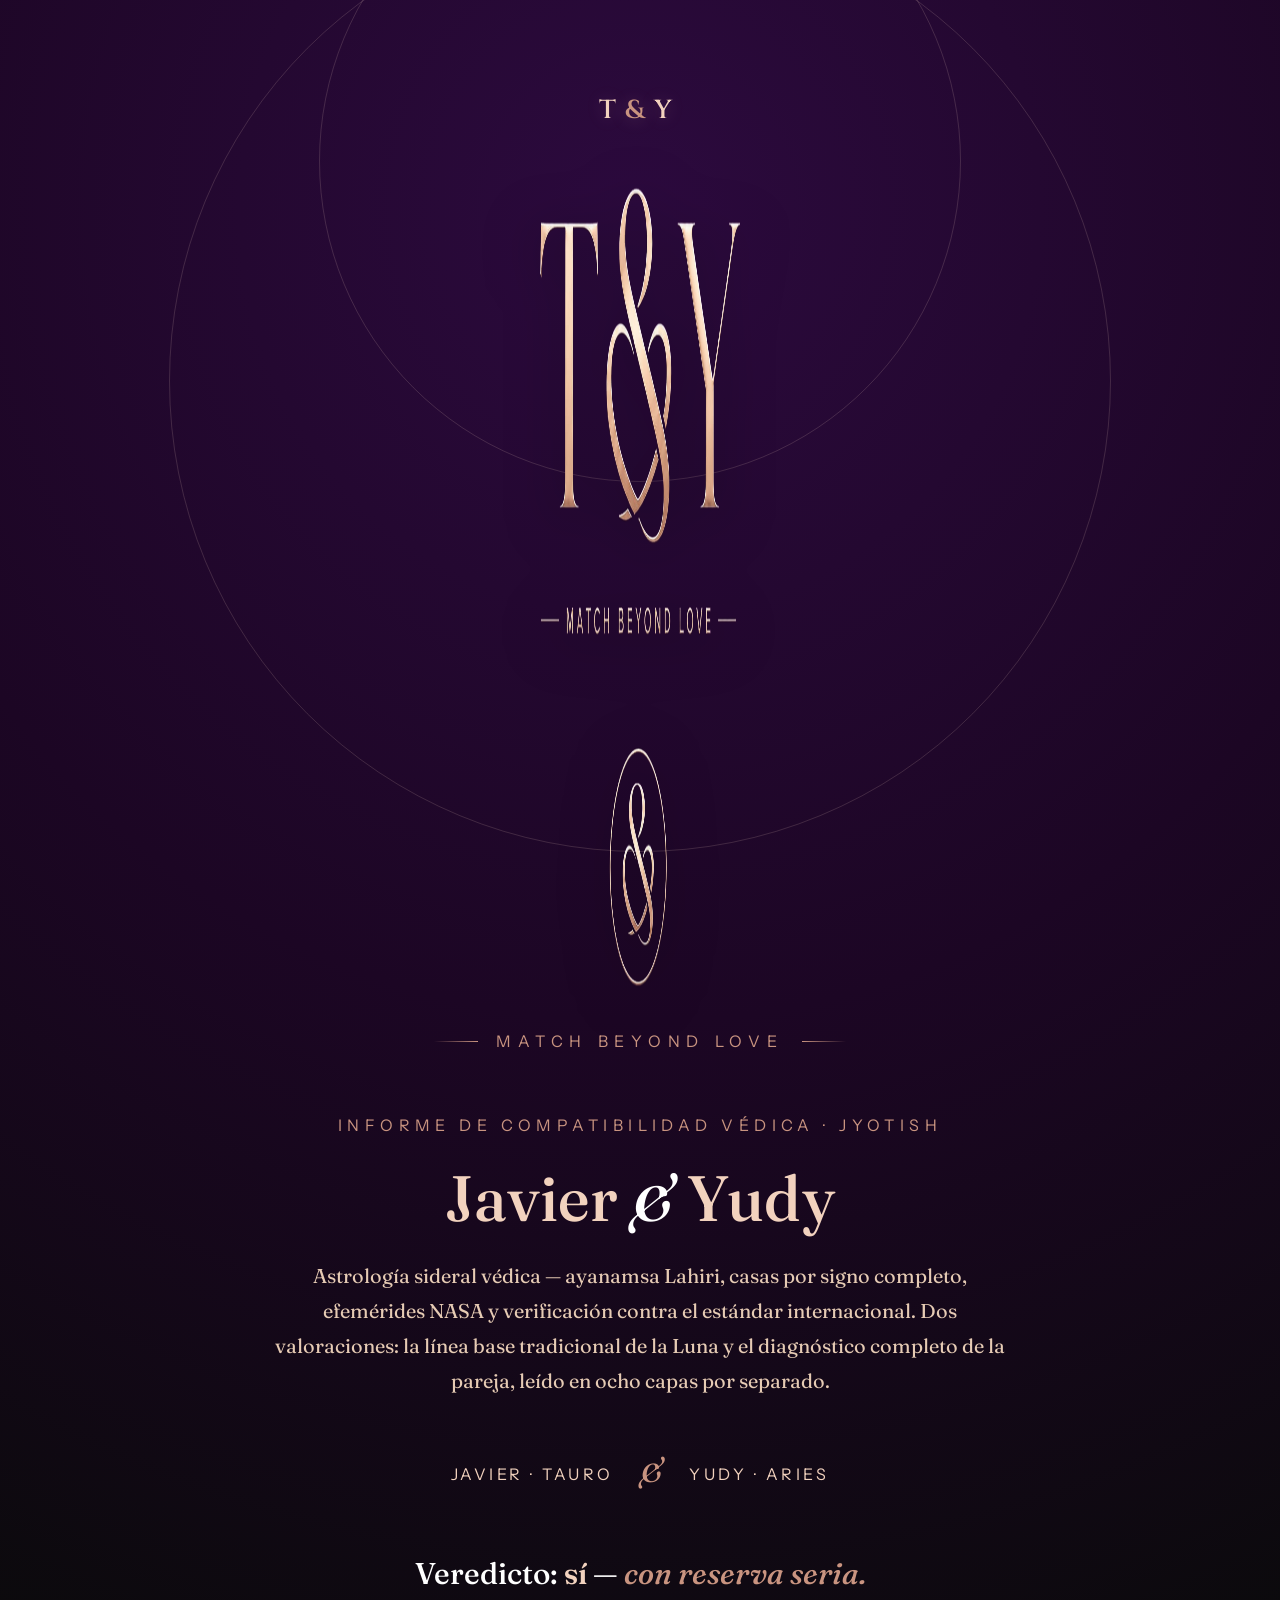
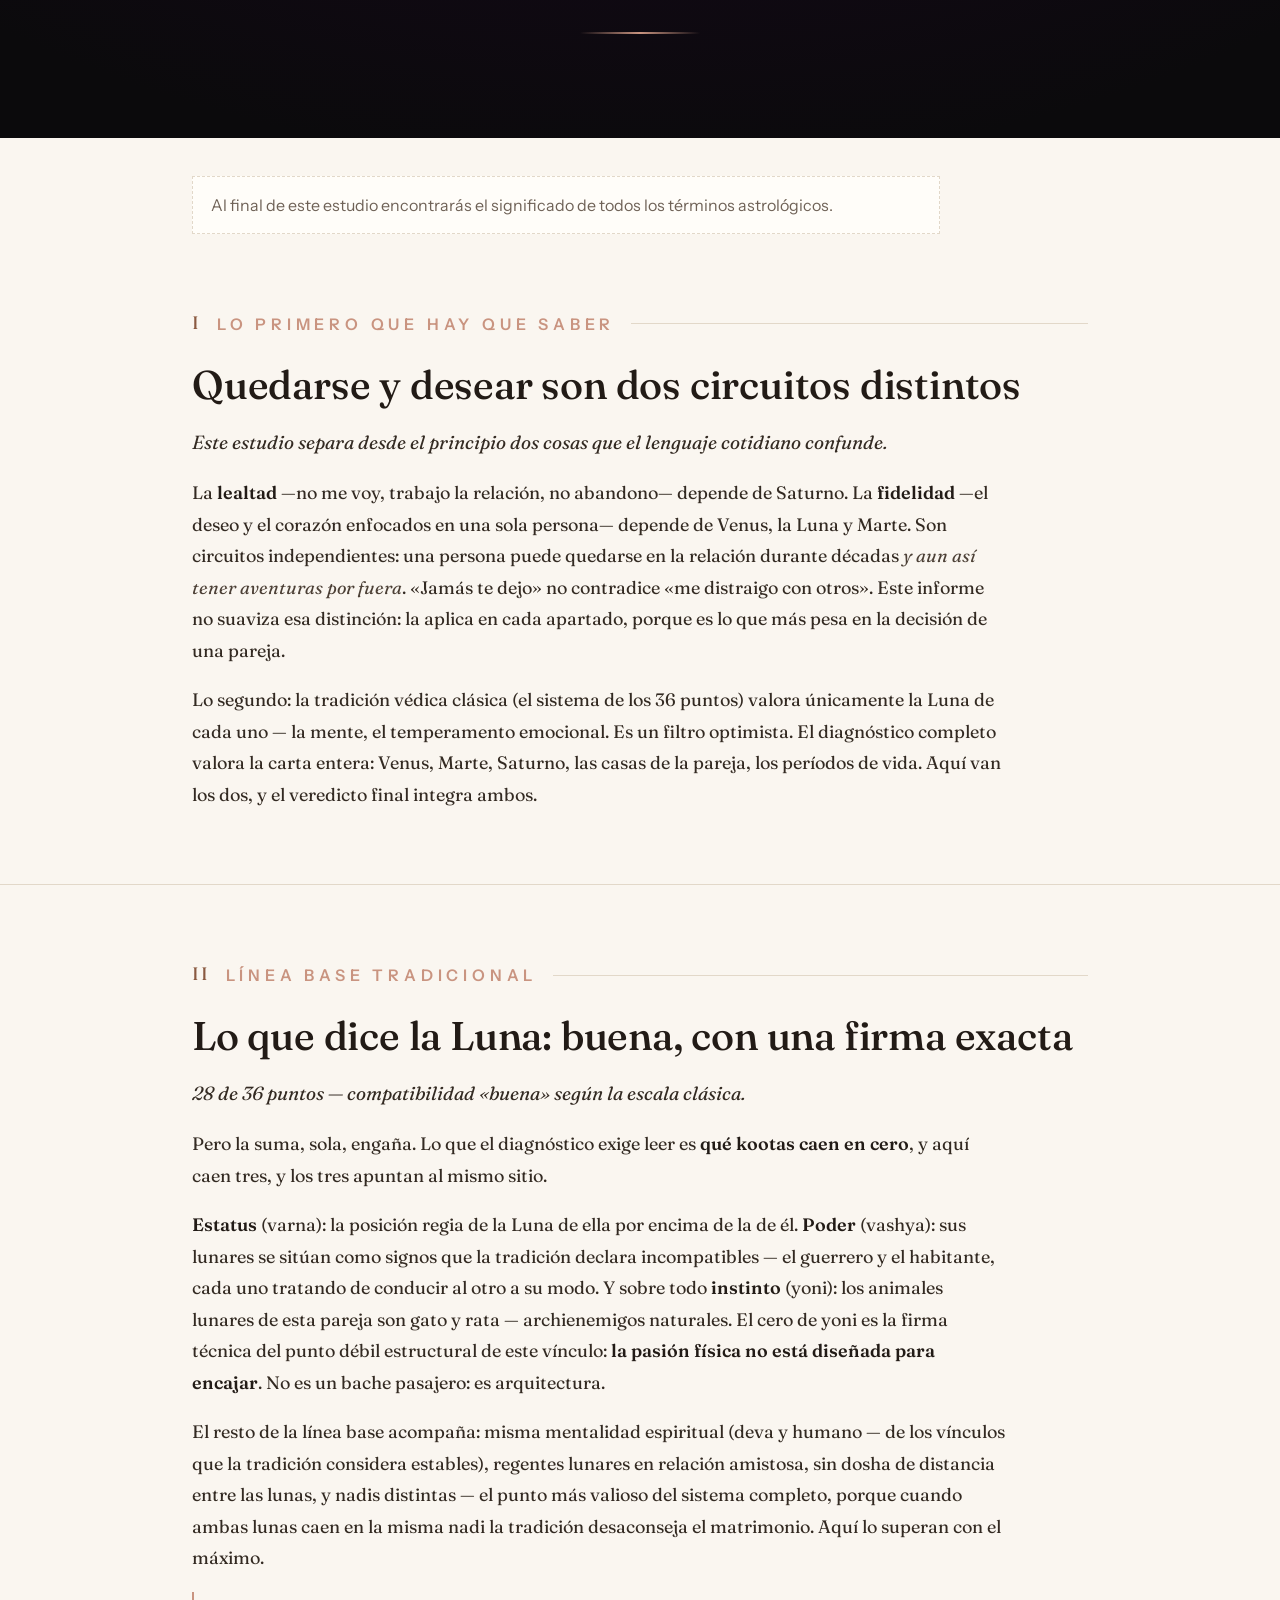
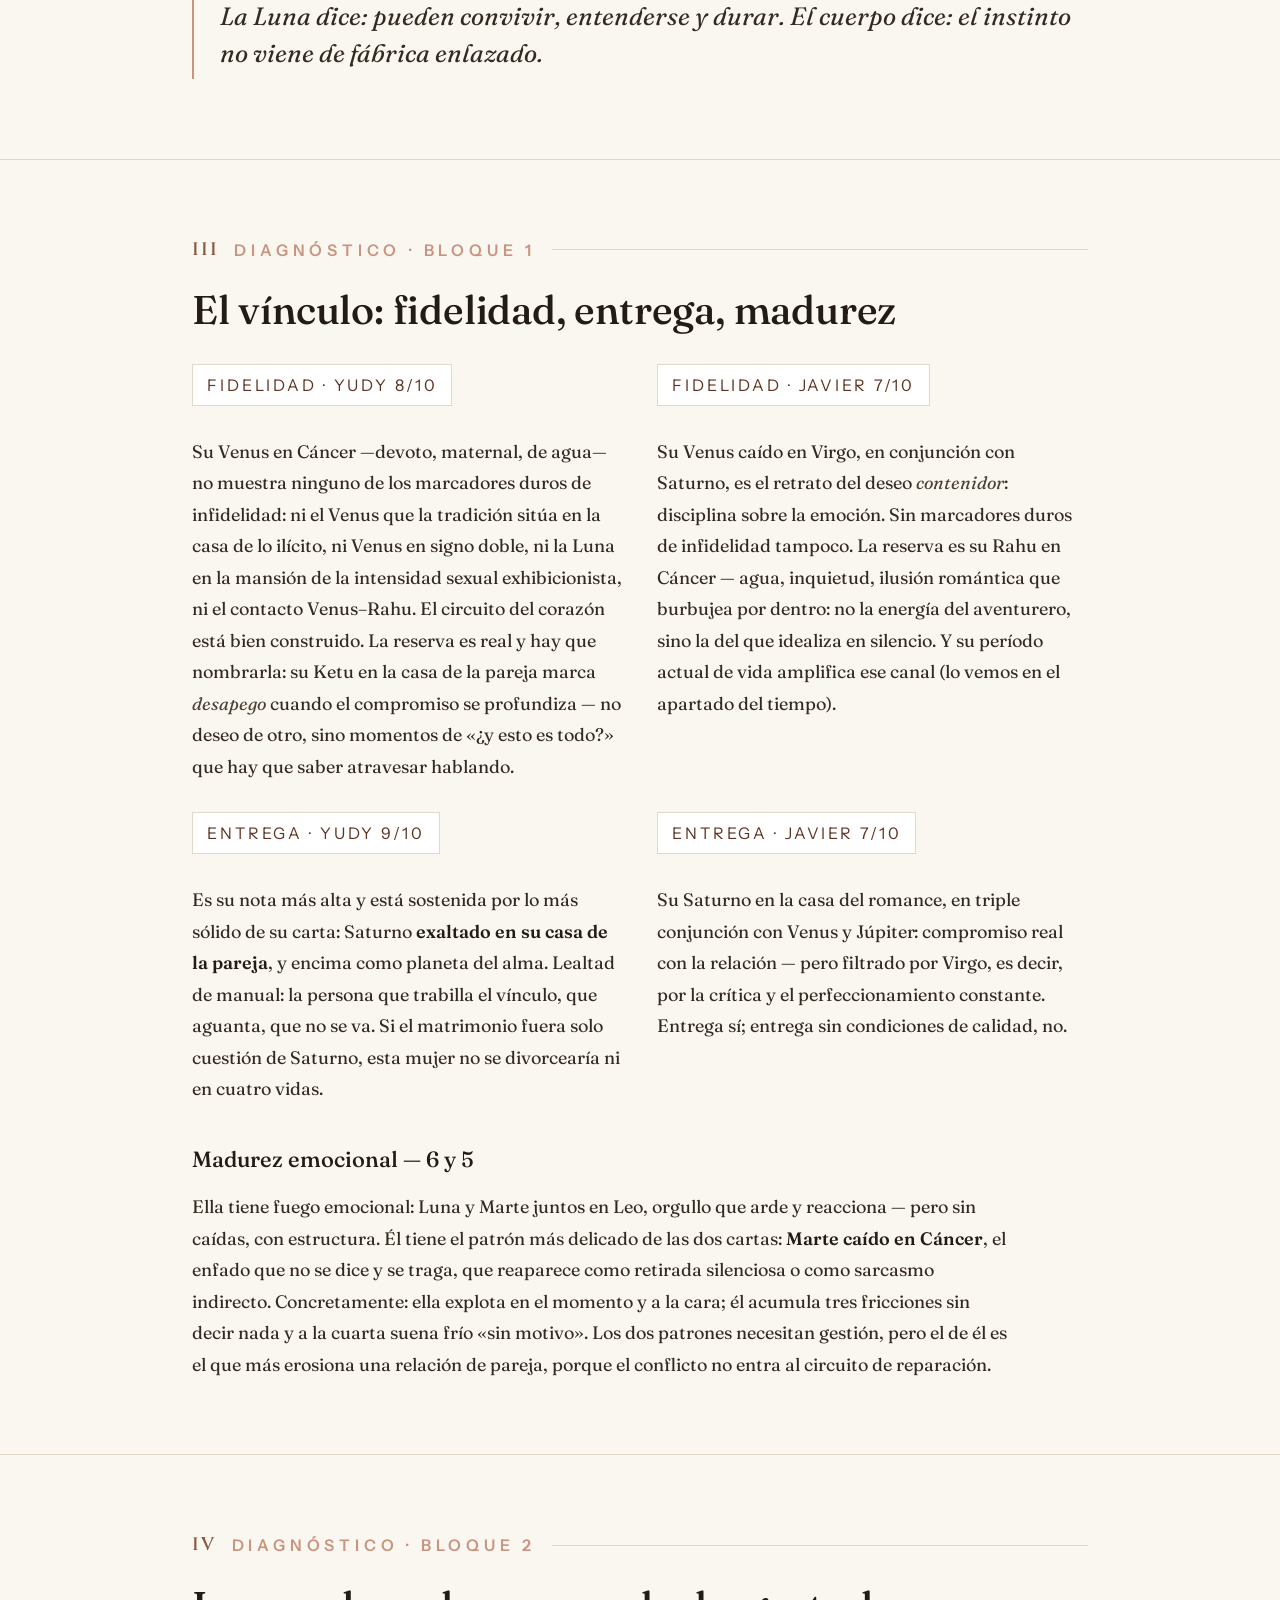
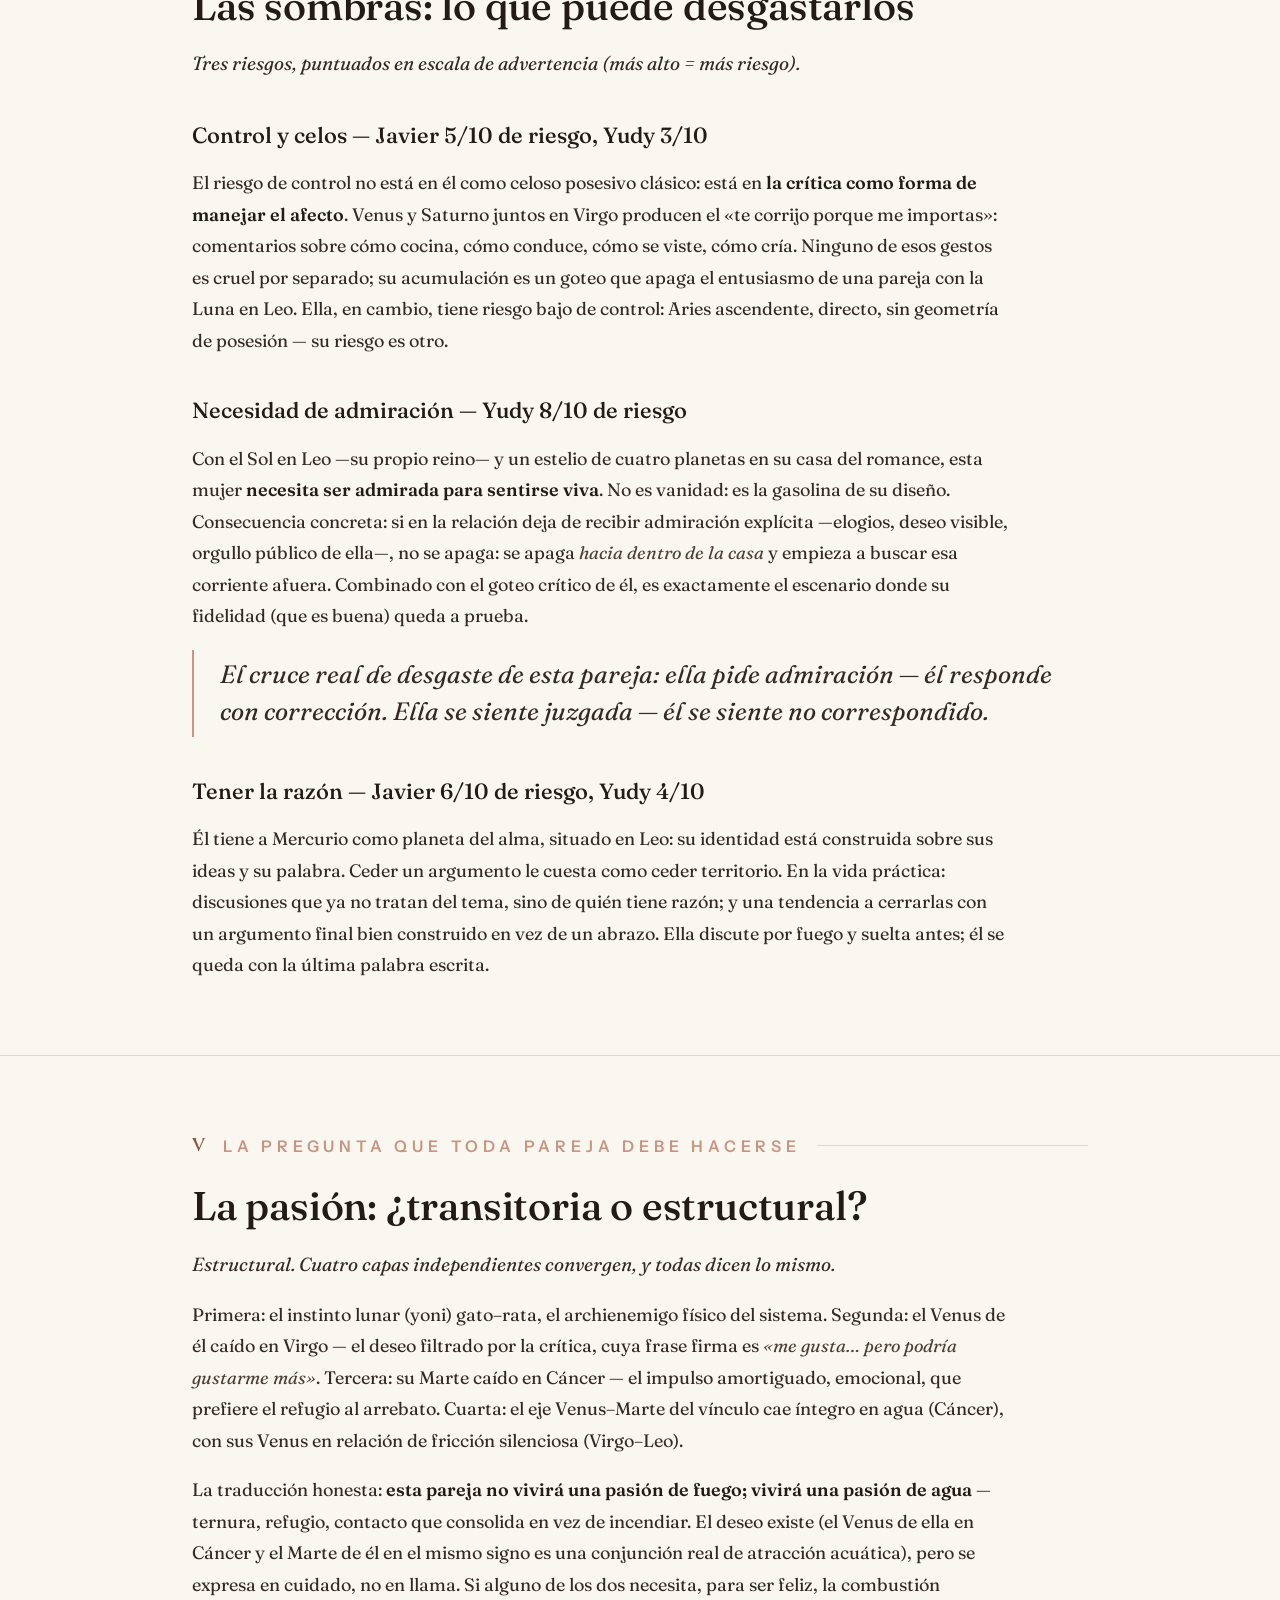
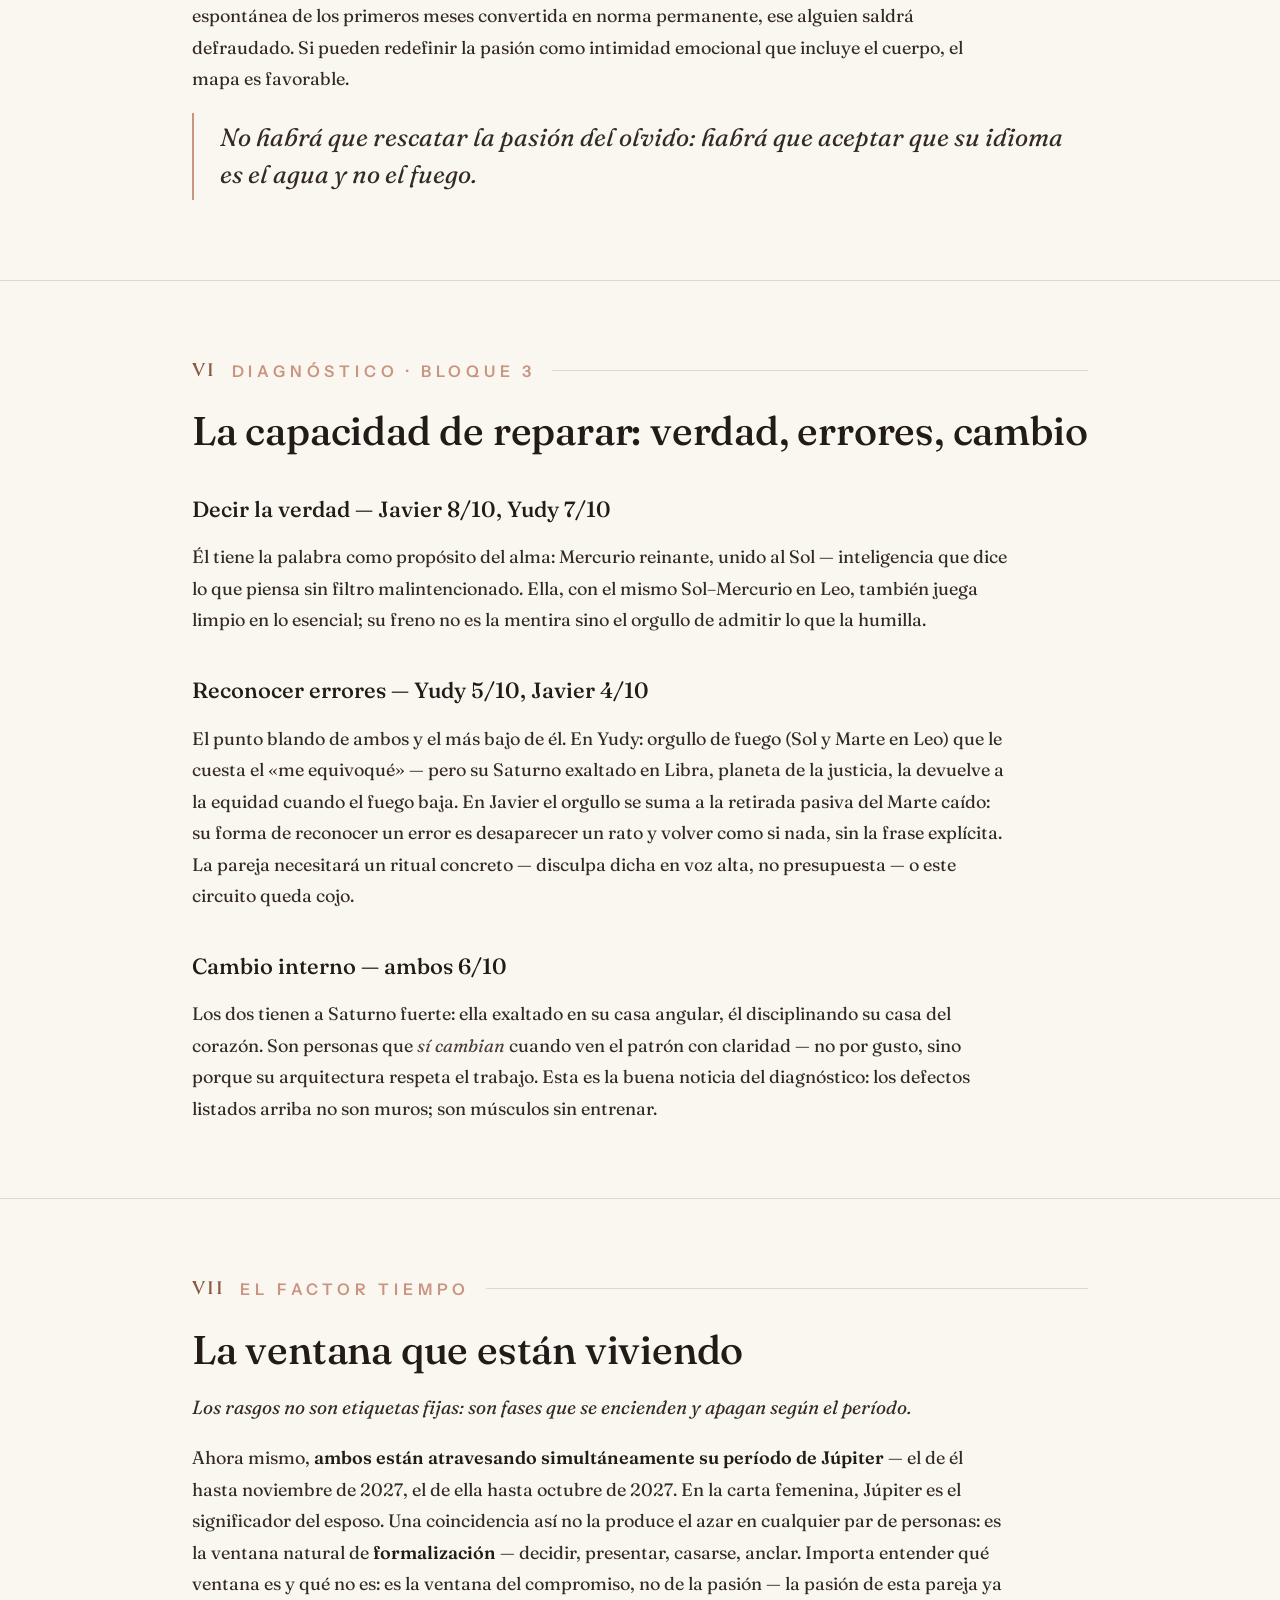
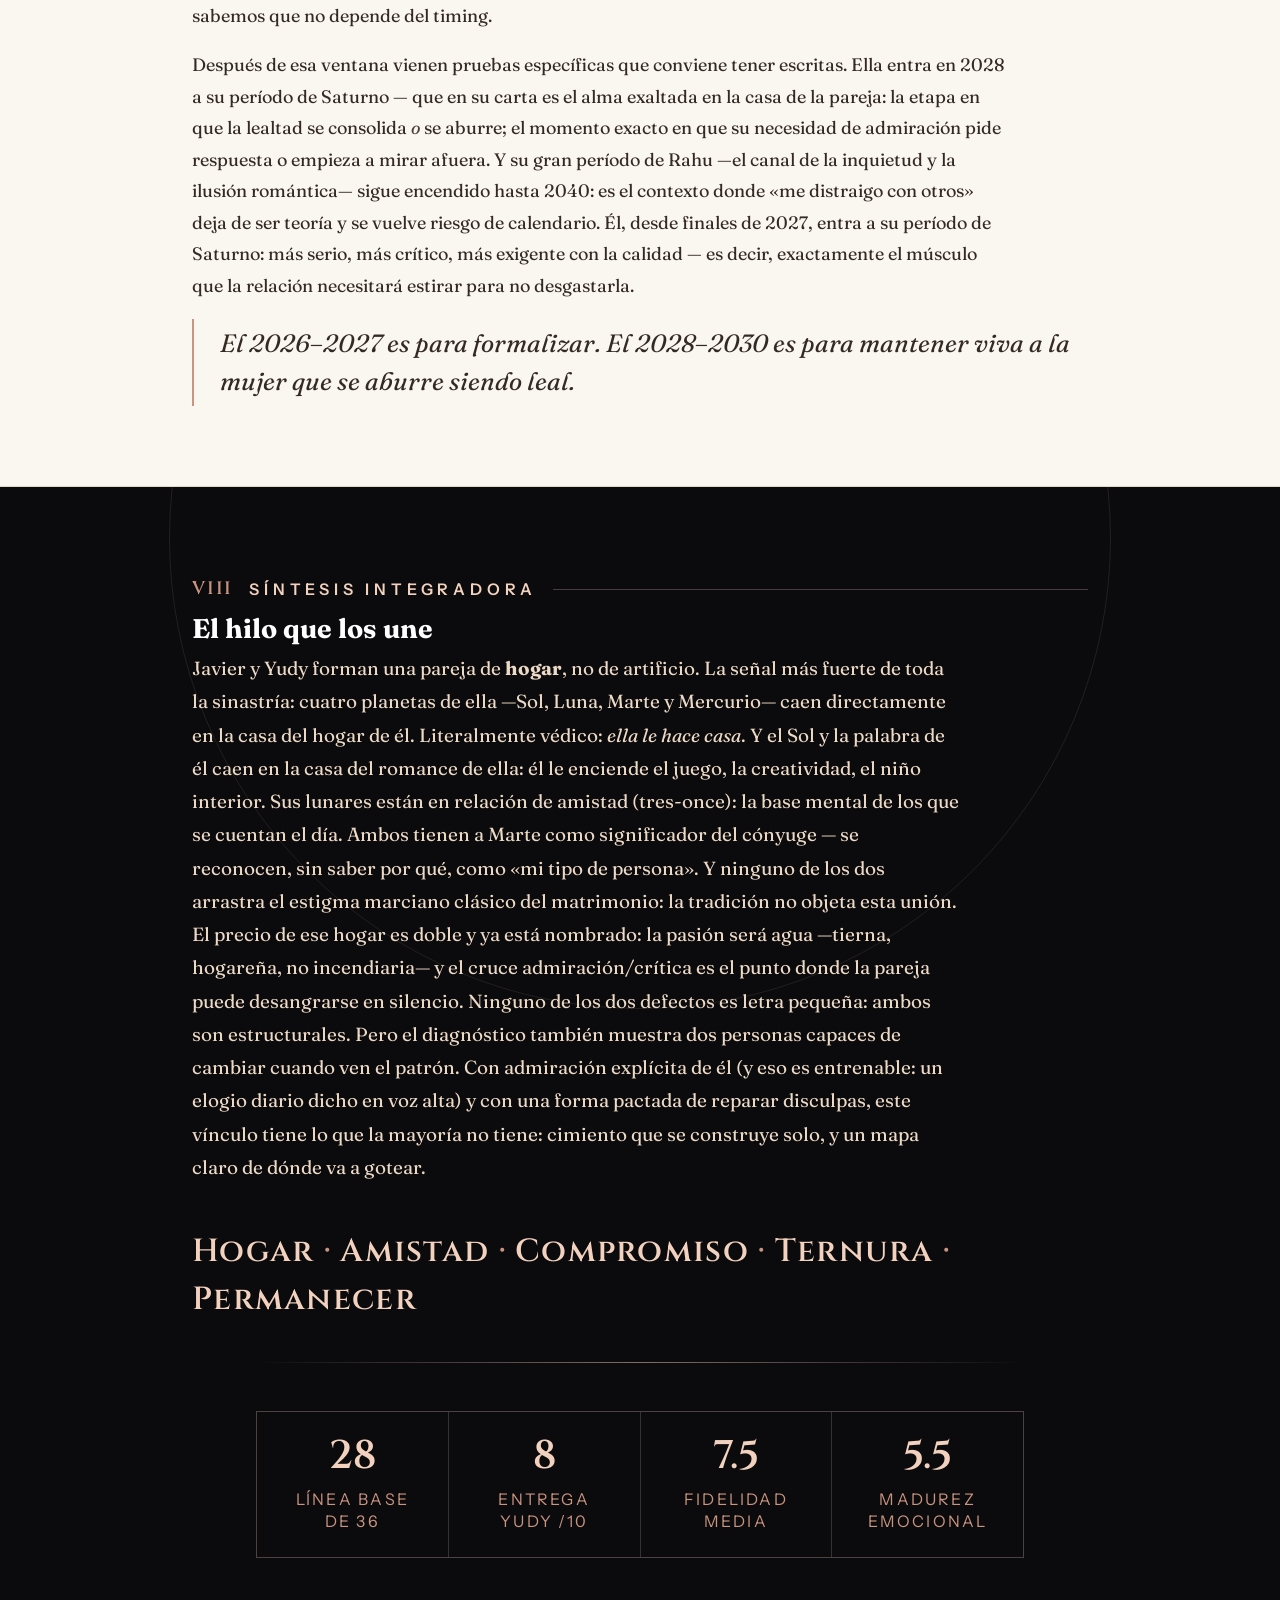
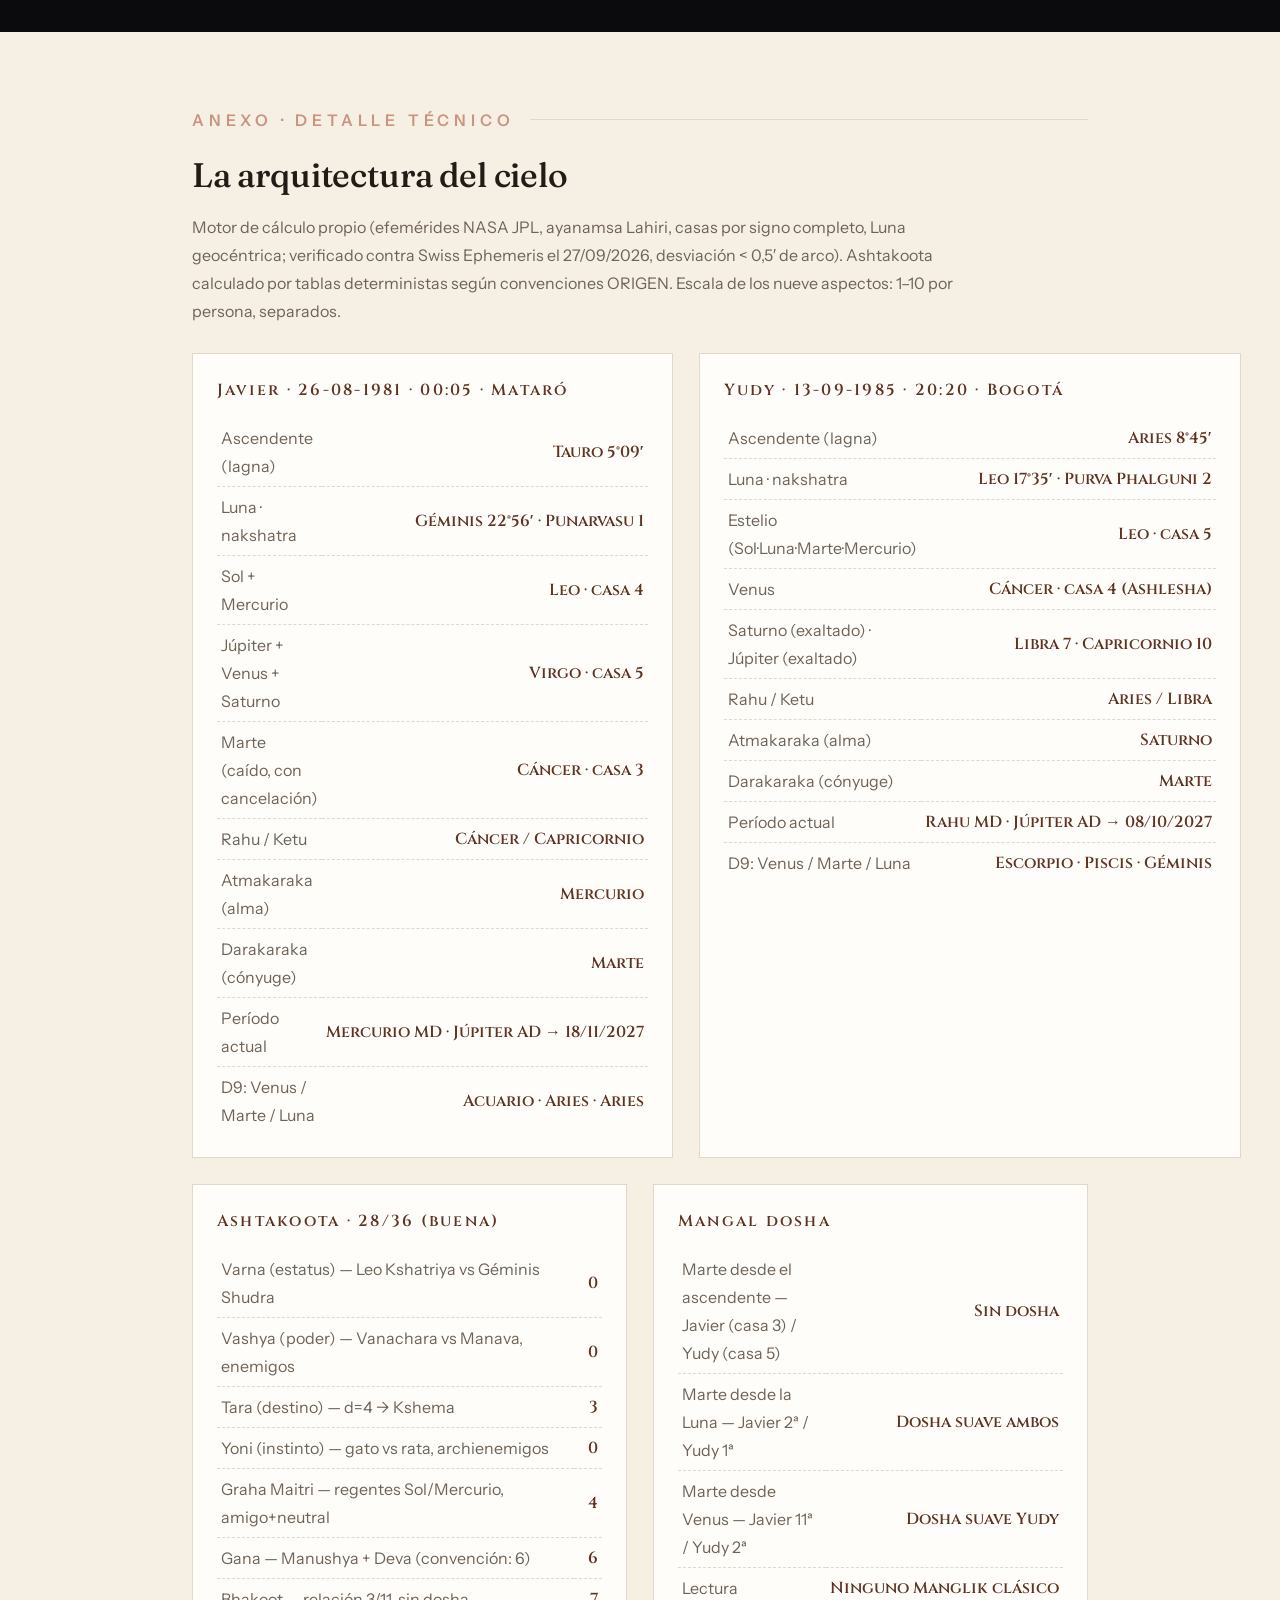
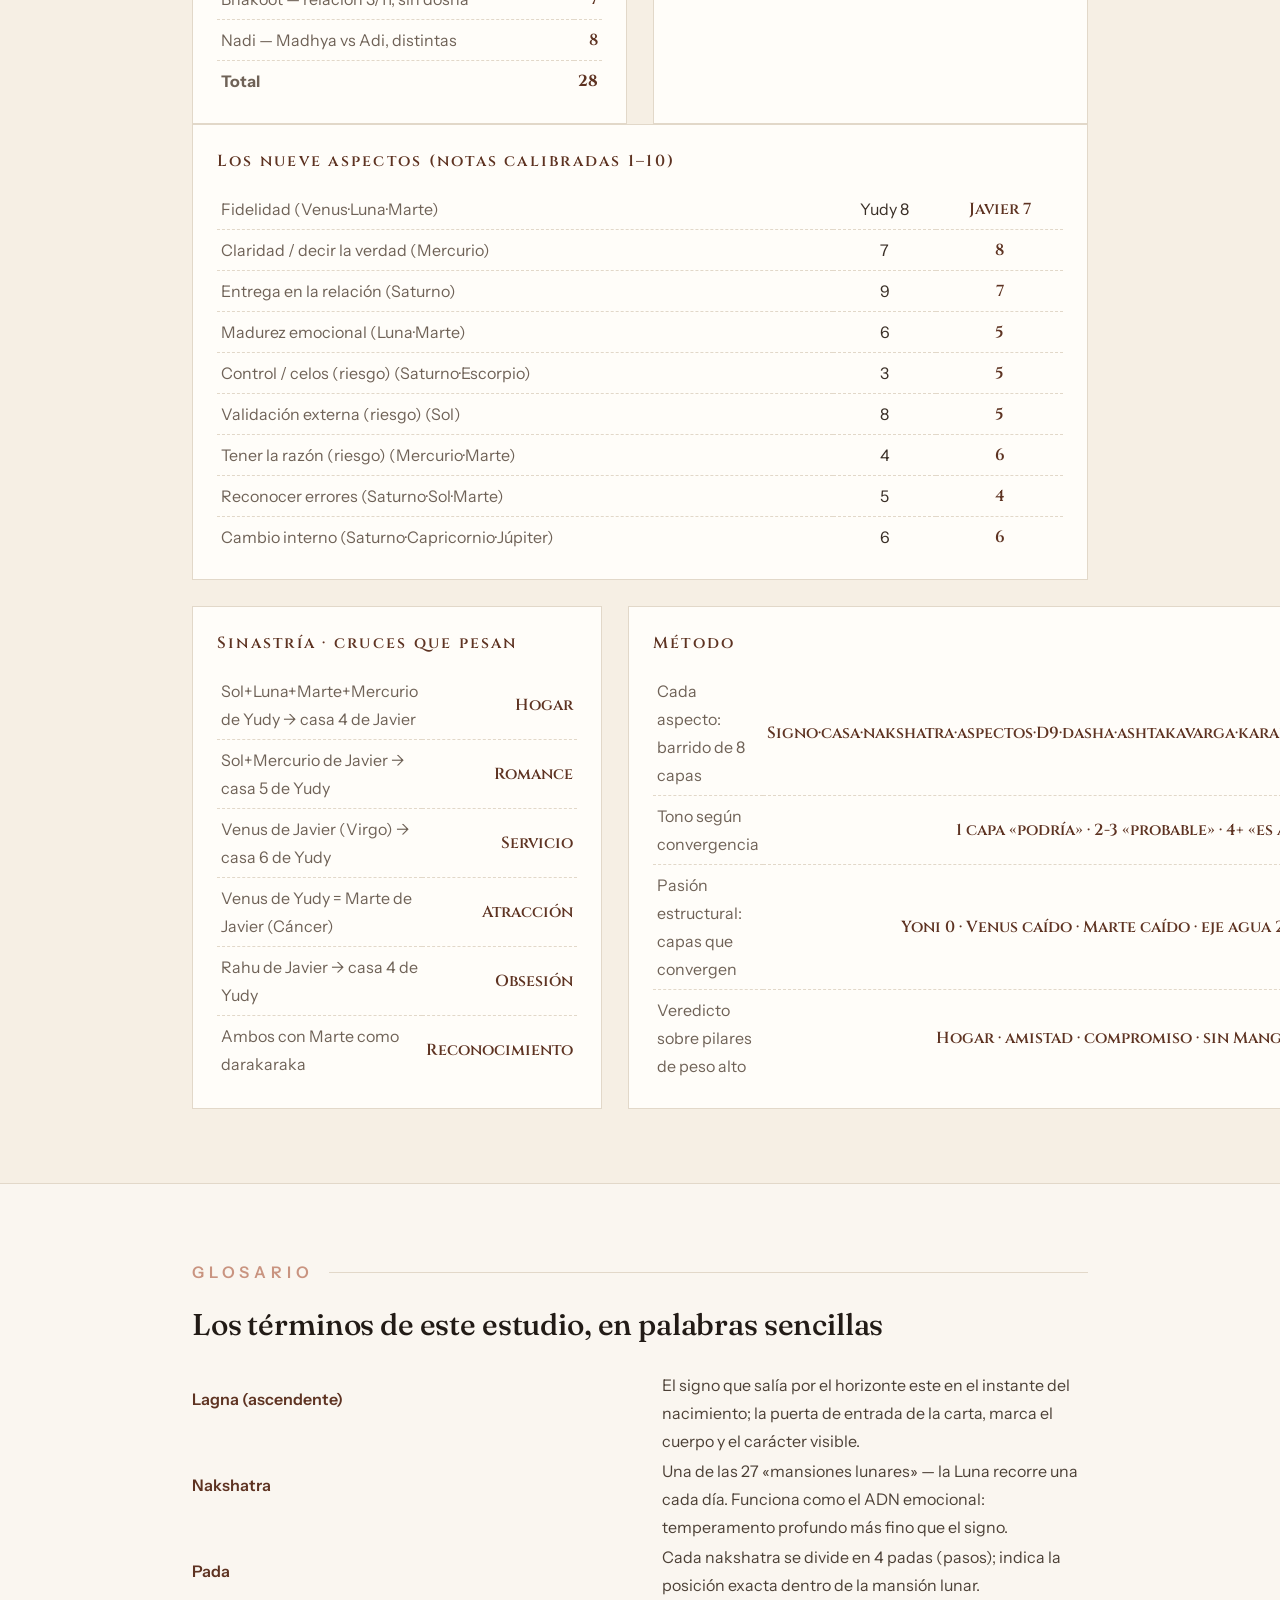
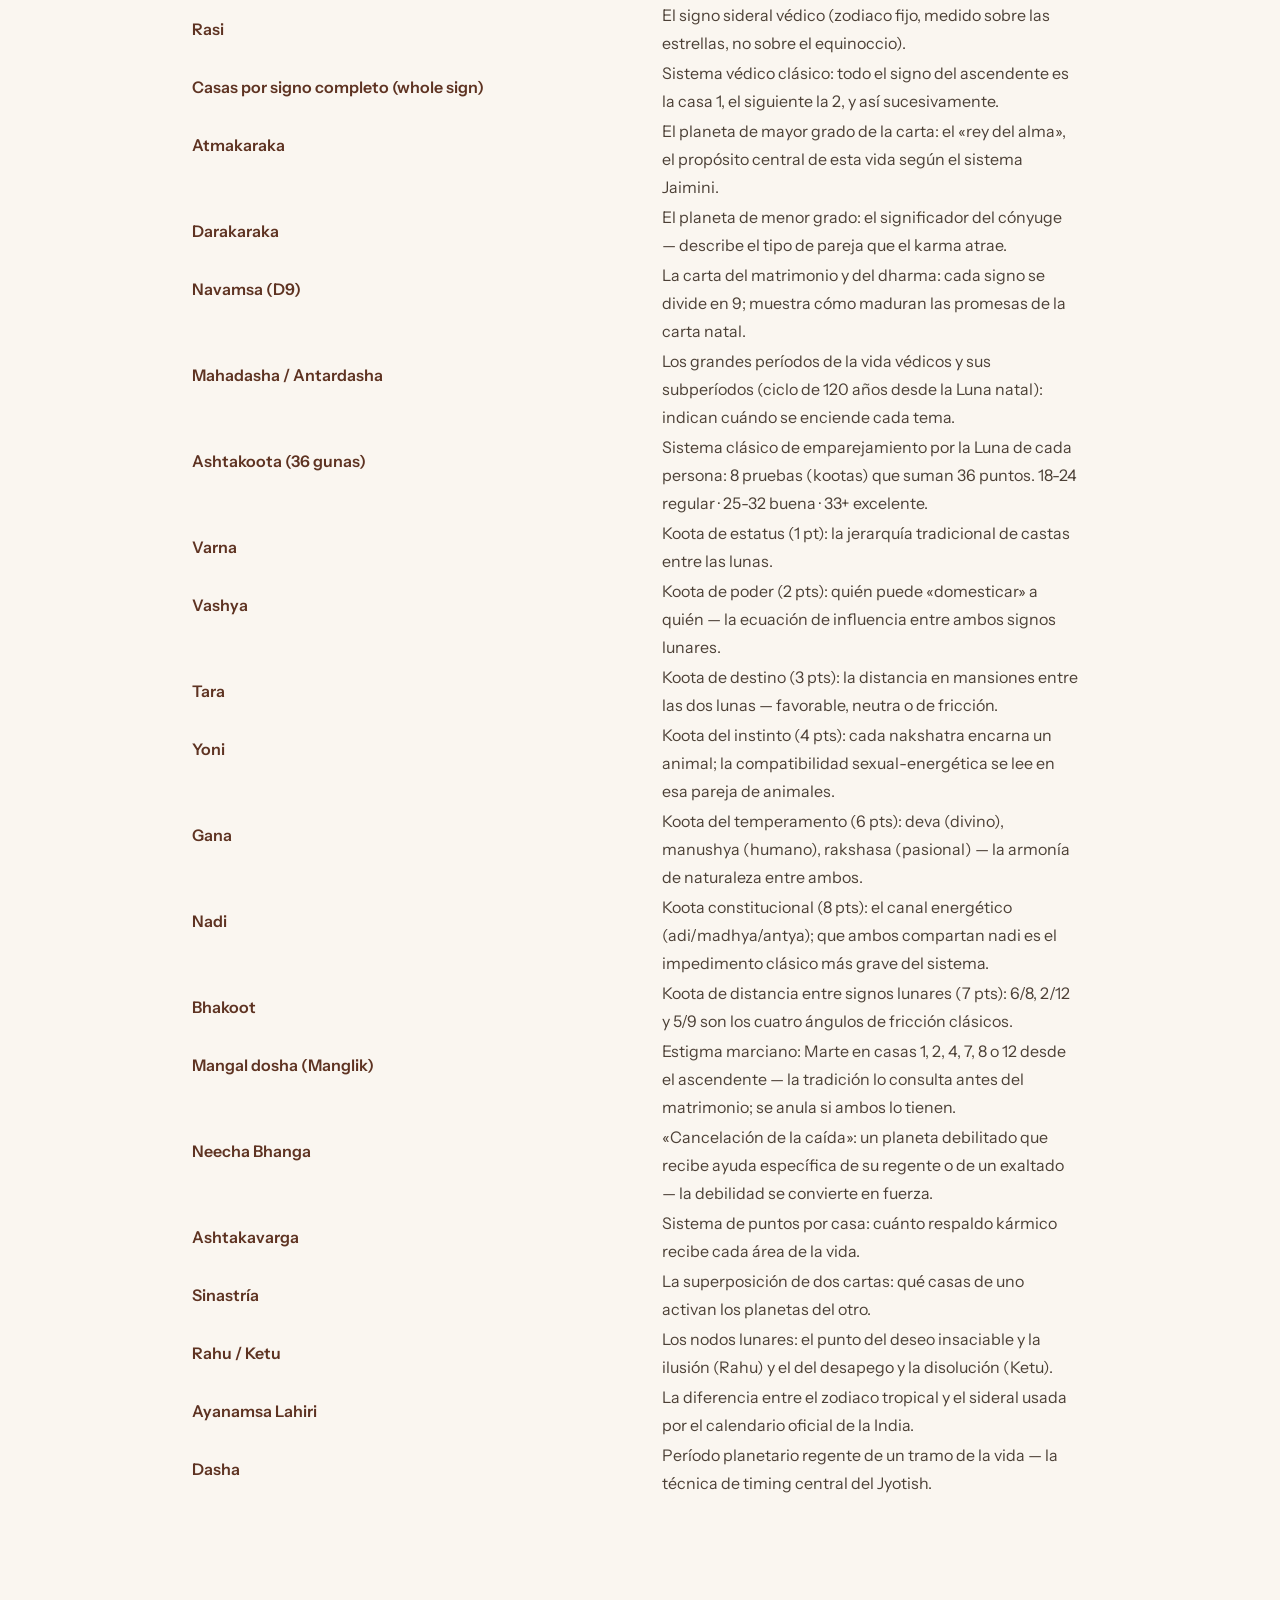
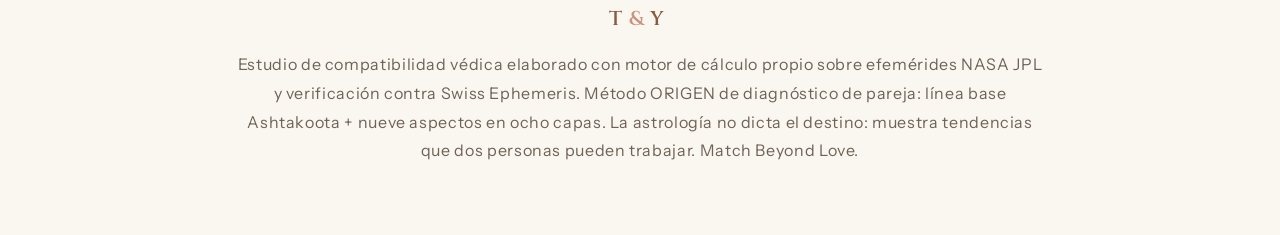
==== astrologia/index.html @ fa4f5f57 "Informe de compatibilidad védica (Jyotish) Javier & Yudy — patrón informe de pareja, ciruela" ====
<!DOCTYPE html>
<html lang="es">
<head>
<meta charset="UTF-8">
<meta name="viewport" content="width=device-width, initial-scale=1.0">
<title>T&Y — Compatibilidad védica · Javier & Yudy</title>
<meta name="description" content="Estudio de compatibilidad de pareja por astrología védica (Jyotish): Ashtakoota, nueve aspectos del vínculo, sinastría y períodos. Javier & Yudy.">
<meta property="og:title" content="T&Y — Compatibilidad védica · Javier & Yudy">
<meta property="og:description" content="Línea base védica 28/36. Diagnóstico completo de nueve aspectos, sinastría y timing de dashas.">
<meta property="og:image" content="https://clubdesarrollohumano.github.io/ty-landing/og-mujeres.png">
<meta property="twitter:card" content="summary_large_image">
<link rel="icon" href="../favicon-64.png">
<link rel="preconnect" href="https://fonts.googleapis.com">
<link rel="preconnect" href="https://fonts.gstatic.com" crossorigin>
<link href="https://fonts.googleapis.com/css2?family=Cinzel:wght@400;500;600;700&family=Fraunces:ital,opsz,wght@0,9..144,300;0,9..144,400;0,9..144,500;0,9..144,600;1,9..144,400;1,9..144,500&family=Instrument+Sans:wght@400;500;600&display=swap" rel="stylesheet">
<style>
:root{
  --plum:#2C0A3E; --plum-light:#4A0E5C; --noir:#0B0A0C;
  --champagne:#F2D2BE; --rose:#C99480; --bronze:#8A5A41; --copper:#5E3322;
  --ink:#221b16; --muted:#6f6257; --card:#fffdf9; --bg:#faf6f0;
  --line:#e2d8c9;
  --display:"Cinzel",serif; --serif:"Fraunces",Georgia,serif; --sans:"Instrument Sans",sans-serif;
}
*{margin:0;padding:0;box-sizing:border-box}
html{scroll-behavior:smooth}
body{background:var(--bg);color:var(--ink);font-family:var(--serif);font-size:18px;line-height:1.75;-webkit-font-smoothing:antialiased}
a{color:inherit}
.wrap{max-width:960px;margin:0 auto;padding:0 32px}
::selection{background:var(--rose);color:#fff}

/* ── hero ciruela ── */
.plum-hero{position:relative;color:var(--champagne);overflow:hidden;
  background:radial-gradient(ellipse 120% 90% at 50% 12%, var(--plum) 0%, #1c0624 52%, var(--noir) 100%);
  padding:88px 0 104px;text-align:center}
.plum-hero::before,.plum-hero::after{content:"";position:absolute;border-radius:50%;border:1px solid rgba(242,210,190,.16);pointer-events:none}
.plum-hero::before{width:640px;height:640px;left:50%;top:-160px;transform:translateX(-50%)}
.plum-hero::after{width:940px;height:940px;left:50%;top:-90px;transform:translateX(-50%)}
.brand{font-family:var(--display);font-size:26px;letter-spacing:.34em;font-weight:600;color:var(--champagne);text-shadow:0 1px 18px rgba(242,210,190,.22)}
.brand .amp{color:var(--rose)}
.logo-wrap{position:relative;width:min(210px,60vw);margin:34px auto 0;display:block}
.logo-wrap .hero-logo{width:100%;filter:drop-shadow(0 10px 26px rgba(0,0,0,.5));animation:logoFloat 6.5s ease-in-out infinite}
.logo-wrap .sheen{position:absolute;inset:0;pointer-events:none;
  -webkit-mask-image:url("ty-logo-ciruela.png");mask-image:url("ty-logo-ciruela.png");
  -webkit-mask-size:100% auto;mask-size:100% auto;-webkit-mask-repeat:no-repeat;mask-repeat:no-repeat;
  -webkit-mask-position:center;mask-position:center;
  background:linear-gradient(115deg,transparent 32%,rgba(255,255,255,0) 40%,rgba(255,244,230,.85) 49%,rgba(255,255,255,0) 58%,transparent 68%);
  background-size:250% 100%;background-repeat:no-repeat;background-position:-160% 0;
  mix-blend-mode:screen;animation:logoSheen 7s ease-in-out 1.2s infinite}
@keyframes logoFloat{0%,100%{transform:translateY(0)}50%{transform:translateY(-9px)}}
@keyframes logoSheen{0%{background-position:-170% 0}55%{background-position:170% 0}100%{background-position:170% 0}}
@media (prefers-reduced-motion:reduce){.logo-wrap .hero-logo,.logo-wrap .sheen{animation:none}.logo-wrap .sheen{background:none}}
.tagline{display:inline-flex;align-items:center;gap:18px;margin-top:14px}
.tagline .filete{width:44px;height:1px;background:linear-gradient(90deg,transparent,var(--rose))}
.tagline .filete.r{background:linear-gradient(90deg,var(--rose),transparent)}
.tagline span{font-family:var(--sans);font-size:16px;letter-spacing:.42em;color:var(--rose);text-transform:uppercase}
.kicker{margin-top:56px;font-family:var(--sans);font-size:16px;letter-spacing:.34em;text-transform:uppercase;color:var(--rose)}
.plum-hero h1{font-family:var(--serif);font-weight:500;font-size:clamp(40px,7vw,64px);line-height:1.08;margin-top:24px;letter-spacing:.005em;color:var(--champagne)}
.plum-hero h1 em{font-style:italic;color:#fff}
.plum-hero .lead{margin:26px auto 0;max-width:58ch;font-size:20px;color:#e6cbb4;font-family:var(--serif)}
.rule-hero{width:120px;height:2px;margin:32px auto 0;background:linear-gradient(90deg,transparent,var(--rose),transparent)}
.pair-badge{display:inline-flex;align-items:center;gap:26px;margin-top:46px}
.pair-badge .p{font-family:var(--sans);font-size:16px;letter-spacing:.22em;color:var(--champagne);text-transform:uppercase}
.pair-badge .heart{font-family:var(--serif);font-style:italic;font-size:34px;color:var(--rose);transform:translateY(-3px)}
.verdict-hero{margin-top:44px;font-family:var(--serif);font-size:clamp(22px,3.2vw,30px);font-weight:500;color:#fff}
.verdict-hero strong{font-weight:600;color:var(--champagne)}
.verdict-hero .res{font-style:italic;color:var(--rose)}

/* ── secciones editoriales ── */
main{padding:0 0 30px}
.section{padding:74px 0;border-bottom:1px solid var(--line)}
.sec-eyebrow{font-family:var(--sans);font-size:16px;letter-spacing:.3em;text-transform:uppercase;color:var(--rose);font-weight:600;display:flex;align-items:center;gap:16px}
.sec-eyebrow .roman{font-family:var(--display);font-size:18px;color:var(--bronze);letter-spacing:.1em}
.sec-eyebrow::after{content:"";flex:1;height:1px;background:var(--line)}
.section h2{font-family:var(--serif);font-weight:500;font-size:clamp(28px,4vw,40px);line-height:1.16;margin-top:22px;letter-spacing:-.005em}
.section h3{font-family:var(--serif);font-weight:500;font-size:22px;margin-top:40px;line-height:1.3}
.lead-p{margin-top:18px;font-size:19px;color:#4c4036;font-style:italic}
.section p{margin-top:18px;max-width:68ch;color:#332a22}
.section p strong{font-weight:600;color:var(--ink)}
.section p em{color:#4c4036}
.pull{margin:38px 0 6px;padding:6px 0 6px 26px;border-left:2px solid var(--rose);font-style:italic;font-size:clamp(20px,2.6vw,25px);line-height:1.5;color:var(--bronze);max-width:60ch}
.two-col{display:grid;grid-template-columns:1fr 1fr;gap:34px;margin-top:30px}
.two-col h3{margin-top:0}
.mini-tag{display:inline-block;font-family:var(--sans);font-size:16px;letter-spacing:.18em;text-transform:uppercase;color:var(--copper);border:1px solid var(--line);padding:6px 14px;margin-bottom:12px;background:#fff}
.glosa-note{margin-top:26px;font-family:var(--sans);font-size:16px;color:var(--muted);border:1px dashed var(--line);padding:14px 18px;background:#fffdf9;max-width:68ch}

/* ── síntesis ── */
.sintesis{background:var(--noir);color:var(--champagne);padding:86px 0 74px;border-bottom:none;position:relative;overflow:hidden}
.sintesis::after{content:"";position:absolute;width:940px;height:940px;border-radius:50%;border:1px solid rgba(242,210,190,.1);left:50%;top:-420px;transform:translateX(-50%);pointer-events:none}
.sintesis .sec-eyebrow{color:var(--champagne)}
.sintesis .sec-eyebrow::after{background:rgba(242,210,190,.25)}
.sintesis .sec-eyebrow .roman{color:var(--rose)}
.sintesis h2{color:#fff}
.sintesis p{color:#ecd9c6;max-width:64ch;font-size:19px}
.sintesis .big-chain{margin-top:44px;font-family:var(--display);font-size:clamp(20px,3.4vw,32px);font-weight:600;letter-spacing:.04em;color:var(--champagne);line-height:1.5}
.sintesis .big-chain span{color:var(--rose)}
.chain-rule{width:100%;max-width:64ch;height:1px;margin:38px auto 0;background:linear-gradient(90deg,transparent,rgba(242,210,190,.5),transparent)}
.score-band{margin-top:48px;display:flex;max-width:64ch;margin-left:auto;margin-right:auto;border:1px solid rgba(242,210,190,.28)}
.score-band>div{flex:1;padding:24px 12px;text-align:center;border-right:1px solid rgba(242,210,190,.2)}
.score-band>div:last-child{border-right:none}
.score-band .s-v{font-family:var(--display);font-size:40px;font-weight:600;color:var(--champagne);line-height:1}
.score-band .s-l{font-family:var(--sans);font-size:16px;letter-spacing:.14em;text-transform:uppercase;color:var(--rose);margin-top:12px;line-height:1.4}

/* ── anexo técnico ── */
.annex{background:#f6efe4}
.annex h2{font-family:var(--serif);font-weight:500;font-size:clamp(26px,3.4vw,34px);margin:22px 0 8px;color:var(--ink)}
.annex .note{font-family:var(--sans);font-size:16px;color:var(--muted);margin-bottom:28px;max-width:72ch}
.grid2{display:grid;grid-template-columns:1fr 1fr;gap:26px;margin-top:26px}
.an-card{border:1px solid var(--line);background:var(--card);padding:22px 24px}
.an-card h4{font-family:var(--display);font-size:16px;letter-spacing:.14em;font-weight:600;color:var(--copper);margin-bottom:14px}
.an-card table{width:100%;border-collapse:collapse;font-family:var(--sans);font-size:16px}
.an-card td{padding:6px 4px;border-bottom:1px dashed var(--line);color:#3a2f27}
.an-card td:last-child{text-align:right;font-family:var(--display);font-weight:600;color:var(--copper);white-space:nowrap}
.an-card tr:last-child td{border-bottom:none}
.an-card td.row{text-align:left;color:var(--muted)}
.an-card td.c{text-align:center}
.an-card.couple{max-width:calc(50% - 13px)}
@media (max-width:760px){.grid2{grid-template-columns:1fr}.an-card.couple{max-width:none}.two-col{grid-template-columns:1fr}}
.mono-note{margin-top:38px;font-family:var(--sans);font-size:16px;color:var(--muted);max-width:74ch;line-height:1.7}

/* ── glosario ── */
.glosario{display:grid;grid-template-columns:1fr 1fr;gap:0 44px;margin-top:26px}
@media (max-width:760px){.glosario{grid-template-columns:1fr}}
.glosario dt{font-family:var(--sans);font-weight:600;font-size:16px;color:var(--copper);margin-top:16px}
.glosario dd{font-family:var(--sans);font-size:16px;color:#4c4036;margin-top:2px;padding-right:10px}

/* ── footer ── */
.footer{border-top:none;padding:54px 0 70px;background:var(--bg);text-align:center}
.footer .brand{color:var(--bronze);font-size:20px;text-shadow:none}
.footer .foot-line{font-family:var(--sans);font-size:16px;color:var(--muted);letter-spacing:.04em;margin-top:14px;max-width:74ch;line-height:1.8;margin-left:auto;margin-right:auto}
</style>
</head>
<body>

<!-- ============ PORTADA ============ -->
<header class="plum-hero">
  <div class="wrap">
    <div class="brand">T<span class="amp">&amp;</span>Y</div>
    <div class="logo-wrap">
      <img class="hero-logo" src="ty-logo-ciruela.png" alt="T&amp;Y · Match Beyond Love" width="842" height="836">
      <div class="sheen"></div>
    </div>
    <div class="tagline"><span class="filete"></span><span>Match Beyond Love</span><span class="filete r"></span></div>
    <div class="kicker">Informe de compatibilidad védica · Jyotish</div>
    <h1>Javier <em>&amp;</em> Yudy</h1>
    <p class="lead">Astrología sideral védica — ayanamsa Lahiri, casas por signo completo, efemérides NASA y verificación contra el estándar internacional. Dos valoraciones: la línea base tradicional de la Luna y el diagnóstico completo de la pareja, leído en ocho capas por separado.</p>
    <div class="pair-badge">
      <span class="p">Javier · Tauro</span>
      <span class="heart">&amp;</span>
      <span class="p">Yudy · Aries</span>
    </div>
    <div class="verdict-hero">Veredicto: <strong>sí</strong> — <span class="res">con reserva seria.</span></div>
    <div class="rule-hero"></div>
  </div>
</header>

<main>
<div class="wrap">
  <p class="glosa-note" style="margin-top:38px">Al final de este estudio encontrarás el significado de todos los términos astrológicos.</p>
</div>

<!-- ============ I · PRINCIPIO CERO ============ -->
<section class="section">
  <div class="wrap">
    <div class="sec-eyebrow"><span class="roman">I</span> Lo primero que hay que saber</div>
    <h2>Quedarse y desear son dos circuitos distintos</h2>
    <p class="lead-p">Este estudio separa desde el principio dos cosas que el lenguaje cotidiano confunde.</p>
    <p>La <strong>lealtad</strong> —no me voy, trabajo la relación, no abandono— depende de Saturno. La <strong>fidelidad</strong> —el deseo y el corazón enfocados en una sola persona— depende de Venus, la Luna y Marte. Son circuitos independientes: una persona puede quedarse en la relación durante décadas <em>y aun así tener aventuras por fuera</em>. «Jamás te dejo» no contradice «me distraigo con otros». Este informe no suaviza esa distinción: la aplica en cada apartado, porque es lo que más pesa en la decisión de una pareja.</p>
    <p>Lo segundo: la tradición védica clásica (el sistema de los 36 puntos) valora únicamente la Luna de cada uno — la mente, el temperamento emocional. Es un filtro optimista. El diagnóstico completo valora la carta entera: Venus, Marte, Saturno, las casas de la pareja, los períodos de vida. Aquí van los dos, y el veredicto final integra ambos.</p>
  </div>
</section>

<!-- ============ II · EL VEREDICTO DE LA TRADICIÓN ============ -->
<section class="section">
  <div class="wrap">
    <div class="sec-eyebrow"><span class="roman">II</span> Línea base tradicional</div>
    <h2>Lo que dice la Luna: buena, con una firma exacta</h2>
    <p class="lead-p">28 de 36 puntos — compatibilidad «buena» según la escala clásica.</p>
    <p>Pero la suma, sola, engaña. Lo que el diagnóstico exige leer es <strong>qué kootas caen en cero</strong>, y aquí caen tres, y los tres apuntan al mismo sitio.</p>
    <p><strong>Estatus</strong> (varna): la posición regia de la Luna de ella por encima de la de él. <strong>Poder</strong> (vashya): sus lunares se sitúan como signos que la tradición declara incompatibles — el guerrero y el habitante, cada uno tratando de conducir al otro a su modo. Y sobre todo <strong>instinto</strong> (yoni): los animales lunares de esta pareja son gato y rata — archienemigos naturales. El cero de yoni es la firma técnica del punto débil estructural de este vínculo: <strong>la pasión física no está diseñada para encajar</strong>. No es un bache pasajero: es arquitectura.</p>
    <p>El resto de la línea base acompaña: misma mentalidad espiritual (deva y humano — de los vínculos que la tradición considera estables), regentes lunares en relación amistosa, sin dosha de distancia entre las lunas, y nadis distintas — el punto más valioso del sistema completo, porque cuando ambas lunas caen en la misma nadi la tradición desaconseja el matrimonio. Aquí lo superan con el máximo.</p>
    <p class="pull">La Luna dice: pueden convivir, entenderse y durar. El cuerpo dice: el instinto no viene de fábrica enlazado.</p>
  </div>
</section>

<!-- ============ III · EL VÍNCULO ============ -->
<section class="section">
  <div class="wrap">
    <div class="sec-eyebrow"><span class="roman">III</span> Diagnóstico · Bloque 1</div>
    <h2>El vínculo: fidelidad, entrega, madurez</h2>
    <div class="two-col">
      <div>
        <span class="mini-tag">Fidelidad · Yudy 8/10</span>
        <p>Su Venus en Cáncer —devoto, maternal, de agua— no muestra ninguno de los marcadores duros de infidelidad: ni el Venus que la tradición sitúa en la casa de lo ilícito, ni Venus en signo doble, ni la Luna en la mansión de la intensidad sexual exhibicionista, ni el contacto Venus–Rahu. El circuito del corazón está bien construido. La reserva es real y hay que nombrarla: su Ketu en la casa de la pareja marca <em>desapego</em> cuando el compromiso se profundiza — no deseo de otro, sino momentos de «¿y esto es todo?» que hay que saber atravesar hablando.</p>
      </div>
      <div>
        <span class="mini-tag">Fidelidad · Javier 7/10</span>
        <p>Su Venus caído en Virgo, en conjunción con Saturno, es el retrato del deseo <em>contenidor</em>: disciplina sobre la emoción. Sin marcadores duros de infidelidad tampoco. La reserva es su Rahu en Cáncer — agua, inquietud, ilusión romántica que burbujea por dentro: no la energía del aventurero, sino la del que idealiza en silencio. Y su período actual de vida amplifica ese canal (lo vemos en el apartado del tiempo).</p>
      </div>
    </div>
    <div class="two-col">
      <div>
        <span class="mini-tag">Entrega · Yudy 9/10</span>
        <p>Es su nota más alta y está sostenida por lo más sólido de su carta: Saturno <strong>exaltado en su casa de la pareja</strong>, y encima como planeta del alma. Lealtad de manual: la persona que trabilla el vínculo, que aguanta, que no se va. Si el matrimonio fuera solo cuestión de Saturno, esta mujer no se divorcearía ni en cuatro vidas.</p>
      </div>
      <div>
        <span class="mini-tag">Entrega · Javier 7/10</span>
        <p>Su Saturno en la casa del romance, en triple conjunción con Venus y Júpiter: compromiso real con la relación — pero filtrado por Virgo, es decir, por la crítica y el perfeccionamiento constante. Entrega sí; entrega sin condiciones de calidad, no.</p>
      </div>
    </div>
    <h3>Madurez emocional — 6 y 5</h3>
    <p>Ella tiene fuego emocional: Luna y Marte juntos en Leo, orgullo que arde y reacciona — pero sin caídas, con estructura. Él tiene el patrón más delicado de las dos cartas: <strong>Marte caído en Cáncer</strong>, el enfado que no se dice y se traga, que reaparece como retirada silenciosa o como sarcasmo indirecto. Concretamente: ella explota en el momento y a la cara; él acumula tres fricciones sin decir nada y a la cuarta suena frío «sin motivo». Los dos patrones necesitan gestión, pero el de él es el que más erosiona una relación de pareja, porque el conflicto no entra al circuito de reparación.</p>
  </div>
</section>

<!-- ============ IV · LAS SOMBRAS ============ -->
<section class="section">
  <div class="wrap">
    <div class="sec-eyebrow"><span class="roman">IV</span> Diagnóstico · Bloque 2</div>
    <h2>Las sombras: lo que puede desgastarlos</h2>
    <p class="lead-p">Tres riesgos, puntuados en escala de advertencia (más alto = más riesgo).</p>
    <h3>Control y celos — Javier 5/10 de riesgo, Yudy 3/10</h3>
    <p>El riesgo de control no está en él como celoso posesivo clásico: está en <strong>la crítica como forma de manejar el afecto</strong>. Venus y Saturno juntos en Virgo producen el «te corrijo porque me importas»: comentarios sobre cómo cocina, cómo conduce, cómo se viste, cómo cría. Ninguno de esos gestos es cruel por separado; su acumulación es un goteo que apaga el entusiasmo de una pareja con la Luna en Leo. Ella, en cambio, tiene riesgo bajo de control: Aries ascendente, directo, sin geometría de posesión — su riesgo es otro.</p>
    <h3>Necesidad de admiración — Yudy 8/10 de riesgo</h3>
    <p>Con el Sol en Leo —su propio reino— y un estelio de cuatro planetas en su casa del romance, esta mujer <strong>necesita ser admirada para sentirse viva</strong>. No es vanidad: es la gasolina de su diseño. Consecuencia concreta: si en la relación deja de recibir admiración explícita —elogios, deseo visible, orgullo público de ella—, no se apaga: se apaga <em>hacia dentro de la casa</em> y empieza a buscar esa corriente afuera. Combinado con el goteo crítico de él, es exactamente el escenario donde su fidelidad (que es buena) queda a prueba.</p>
    <p class="pull">El cruce real de desgaste de esta pareja: ella pide admiración — él responde con corrección. Ella se siente juzgada — él se siente no correspondido.</p>
    <h3>Tener la razón — Javier 6/10 de riesgo, Yudy 4/10</h3>
    <p>Él tiene a Mercurio como planeta del alma, situado en Leo: su identidad está construida sobre sus ideas y su palabra. Ceder un argumento le cuesta como ceder territorio. En la vida práctica: discusiones que ya no tratan del tema, sino de quién tiene razón; y una tendencia a cerrarlas con un argumento final bien construido en vez de un abrazo. Ella discute por fuego y suelta antes; él se queda con la última palabra escrita.</p>
  </div>
</section>

<!-- ============ V · LA PASIÓN ============ -->
<section class="section">
  <div class="wrap">
    <div class="sec-eyebrow"><span class="roman">V</span> La pregunta que toda pareja debe hacerse</div>
    <h2>La pasión: ¿transitoria o estructural?</h2>
    <p class="lead-p">Estructural. Cuatro capas independientes convergen, y todas dicen lo mismo.</p>
    <p>Primera: el instinto lunar (yoni) gato–rata, el archienemigo físico del sistema. Segunda: el Venus de él caído en Virgo — el deseo filtrado por la crítica, cuya frase firma es <em>«me gusta… pero podría gustarme más»</em>. Tercera: su Marte caído en Cáncer — el impulso amortiguado, emocional, que prefiere el refugio al arrebato. Cuarta: el eje Venus–Marte del vínculo cae íntegro en agua (Cáncer), con sus Venus en relación de fricción silenciosa (Virgo–Leo).</p>
    <p>La traducción honesta: <strong>esta pareja no vivirá una pasión de fuego; vivirá una pasión de agua</strong> — ternura, refugio, contacto que consolida en vez de incendiar. El deseo existe (el Venus de ella en Cáncer y el Marte de él en el mismo signo es una conjunción real de atracción acuática), pero se expresa en cuidado, no en llama. Si alguno de los dos necesita, para ser feliz, la combustión espontánea de los primeros meses convertida en norma permanente, ese alguien saldrá defraudado. Si pueden redefinir la pasión como intimidad emocional que incluye el cuerpo, el mapa es favorable.</p>
    <p class="pull">No habrá que rescatar la pasión del olvido: habrá que aceptar que su idioma es el agua y no el fuego.</p>
  </div>
</section>

<!-- ============ VI · LA REPARACIÓN ============ -->
<section class="section">
  <div class="wrap">
    <div class="sec-eyebrow"><span class="roman">VI</span> Diagnóstico · Bloque 3</div>
    <h2>La capacidad de reparar: verdad, errores, cambio</h2>
    <h3>Decir la verdad — Javier 8/10, Yudy 7/10</h3>
    <p>Él tiene la palabra como propósito del alma: Mercurio reinante, unido al Sol — inteligencia que dice lo que piensa sin filtro malintencionado. Ella, con el mismo Sol–Mercurio en Leo, también juega limpio en lo esencial; su freno no es la mentira sino el orgullo de admitir lo que la humilla.</p>
    <h3>Reconocer errores — Yudy 5/10, Javier 4/10</h3>
    <p>El punto blando de ambos y el más bajo de él. En Yudy: orgullo de fuego (Sol y Marte en Leo) que le cuesta el «me equivoqué» — pero su Saturno exaltado en Libra, planeta de la justicia, la devuelve a la equidad cuando el fuego baja. En Javier el orgullo se suma a la retirada pasiva del Marte caído: su forma de reconocer un error es desaparecer un rato y volver como si nada, sin la frase explícita. La pareja necesitará un ritual concreto — disculpa dicha en voz alta, no presupuesta — o este circuito queda cojo.</p>
    <h3>Cambio interno — ambos 6/10</h3>
    <p>Los dos tienen a Saturno fuerte: ella exaltado en su casa angular, él disciplinando su casa del corazón. Son personas que <em>sí cambian</em> cuando ven el patrón con claridad — no por gusto, sino porque su arquitectura respeta el trabajo. Esta es la buena noticia del diagnóstico: los defectos listados arriba no son muros; son músculos sin entrenar.</p>
  </div>
</section>

<!-- ============ VII · EL TIEMPO ============ -->
<section class="section">
  <div class="wrap">
    <div class="sec-eyebrow"><span class="roman">VII</span> El factor tiempo</div>
    <h2>La ventana que están viviendo</h2>
    <p class="lead-p">Los rasgos no son etiquetas fijas: son fases que se encienden y apagan según el período.</p>
    <p>Ahora mismo, <strong>ambos están atravesando simultáneamente su período de Júpiter</strong> — el de él hasta noviembre de 2027, el de ella hasta octubre de 2027. En la carta femenina, Júpiter es el significador del esposo. Una coincidencia así no la produce el azar en cualquier par de personas: es la ventana natural de <strong>formalización</strong> — decidir, presentar, casarse, anclar. Importa entender qué ventana es y qué no es: es la ventana del compromiso, no de la pasión — la pasión de esta pareja ya sabemos que no depende del timing.</p>
    <p>Después de esa ventana vienen pruebas específicas que conviene tener escritas. Ella entra en 2028 a su período de Saturno — que en su carta es el alma exaltada en la casa de la pareja: la etapa en que la lealtad se consolida <em>o</em> se aburre; el momento exacto en que su necesidad de admiración pide respuesta o empieza a mirar afuera. Y su gran período de Rahu —el canal de la inquietud y la ilusión romántica— sigue encendido hasta 2040: es el contexto donde «me distraigo con otros» deja de ser teoría y se vuelve riesgo de calendario. Él, desde finales de 2027, entra a su período de Saturno: más serio, más crítico, más exigente con la calidad — es decir, exactamente el músculo que la relación necesitará estirar para no desgastarla.</p>
    <p class="pull">El 2026–2027 es para formalizar. El 2028–2030 es para mantener viva a la mujer que se aburre siendo leal.</p>
  </div>
</section>

<!-- ============ SÍNTESIS ============ -->
<section class="sintesis">
  <div class="wrap">
    <div class="sec-eyebrow"><span class="roman">VIII</span> Síntesis integradora</div>
    <h2>El hilo que los une</h2>
    <p>Javier y Yudy forman una pareja de <strong>hogar</strong>, no de artificio. La señal más fuerte de toda la sinastría: cuatro planetas de ella —Sol, Luna, Marte y Mercurio— caen directamente en la casa del hogar de él. Literalmente védico: <em>ella le hace casa</em>. Y el Sol y la palabra de él caen en la casa del romance de ella: él le enciende el juego, la creatividad, el niño interior. Sus lunares están en relación de amistad (tres-once): la base mental de los que se cuentan el día. Ambos tienen a Marte como significador del cónyuge — se reconocen, sin saber por qué, como «mi tipo de persona». Y ninguno de los dos arrastra el estigma marciano clásico del matrimonio: la tradición no objeta esta unión.</p>
    <p>El precio de ese hogar es doble y ya está nombrado: la pasión será agua —tierna, hogareña, no incendiaria— y el cruce admiración/crítica es el punto donde la pareja puede desangrarse en silencio. Ninguno de los dos defectos es letra pequeña: ambos son estructurales. Pero el diagnóstico también muestra dos personas capaces de cambiar cuando ven el patrón. Con admiración explícita de él (y eso es entrenable: un elogio diario dicho en voz alta) y con una forma pactada de reparar disculpas, este vínculo tiene lo que la mayoría no tiene: cimiento que se construye solo, y un mapa claro de dónde va a gotear.</p>
    <div class="big-chain">Hogar <span>·</span> Amistad <span>·</span> Compromiso <span>·</span> Ternura <span>·</span> Permanecer</div>
    <div class="chain-rule"></div>
    <div class="score-band">
      <div><div class="s-v">28</div><div class="s-l">Línea base<br>de 36</div></div>
      <div><div class="s-v">8</div><div class="s-l">Entrega<br>Yudy /10</div></div>
      <div><div class="s-v">7.5</div><div class="s-l">Fidelidad<br>media</div></div>
      <div><div class="s-v">5.5</div><div class="s-l">Madurez<br>emocional</div></div>
    </div>
  </div>
</section>

<!-- ============ ANEXO ============ -->
<section class="section annex">
  <div class="wrap">
    <div class="sec-eyebrow">Anexo · Detalle técnico</div>
    <h2>La arquitectura del cielo</h2>
    <p class="note">Motor de cálculo propio (efemérides NASA JPL, ayanamsa Lahiri, casas por signo completo, Luna geocéntrica; verificado contra Swiss Ephemeris el 27/09/2026, desviación &lt; 0,5′ de arco). Ashtakoota calculado por tablas deterministas según convenciones ORIGEN. Escala de los nueve aspectos: 1–10 por persona, separados.</p>

    <div class="grid2">
      <div class="an-card">
        <h4>Javier · 26-08-1981 · 00:05 · Mataró</h4>
        <table>
          <tr><td class="row">Ascendente (lagna)</td><td>Tauro 5°09′</td></tr>
          <tr><td class="row">Luna · nakshatra</td><td>Géminis 22°56′ · Punarvasu 1</td></tr>
          <tr><td class="row">Sol + Mercurio</td><td>Leo · casa 4</td></tr>
          <tr><td class="row">Júpiter + Venus + Saturno</td><td>Virgo · casa 5</td></tr>
          <tr><td class="row">Marte (caído, con cancelación)</td><td>Cáncer · casa 3</td></tr>
          <tr><td class="row">Rahu / Ketu</td><td>Cáncer / Capricornio</td></tr>
          <tr><td class="row">Atmakaraka (alma)</td><td>Mercurio</td></tr>
          <tr><td class="row">Darakaraka (cónyuge)</td><td>Marte</td></tr>
          <tr><td class="row">Período actual</td><td>Mercurio MD · Júpiter AD → 18/11/2027</td></tr>
          <tr><td class="row">D9: Venus / Marte / Luna</td><td>Acuario · Aries · Aries</td></tr>
        </table>
      </div>
      <div class="an-card">
        <h4>Yudy · 13-09-1985 · 20:20 · Bogotá</h4>
        <table>
          <tr><td class="row">Ascendente (lagna)</td><td>Aries 8°45′</td></tr>
          <tr><td class="row">Luna · nakshatra</td><td>Leo 17°35′ · Purva Phalguni 2</td></tr>
          <tr><td class="row">Estelio (Sol·Luna·Marte·Mercurio)</td><td>Leo · casa 5</td></tr>
          <tr><td class="row">Venus</td><td>Cáncer · casa 4 (Ashlesha)</td></tr>
          <tr><td class="row">Saturno (exaltado) · Júpiter (exaltado)</td><td>Libra 7 · Capricornio 10</td></tr>
          <tr><td class="row">Rahu / Ketu</td><td>Aries / Libra</td></tr>
          <tr><td class="row">Atmakaraka (alma)</td><td>Saturno</td></tr>
          <tr><td class="row">Darakaraka (cónyuge)</td><td>Marte</td></tr>
          <tr><td class="row">Período actual</td><td>Rahu MD · Júpiter AD → 08/10/2027</td></tr>
          <tr><td class="row">D9: Venus / Marte / Luna</td><td>Escorpio · Piscis · Géminis</td></tr>
        </table>
      </div>
    </div>

    <div class="grid2">
      <div class="an-card">
        <h4>Ashtakoota · 28/36 (buena)</h4>
        <table>
          <tr><td class="row">Varna (estatus) — Leo Kshatriya vs Géminis Shudra</td><td>0</td></tr>
          <tr><td class="row">Vashya (poder) — Vanachara vs Manava, enemigos</td><td>0</td></tr>
          <tr><td class="row">Tara (destino) — d=4 → Kshema</td><td>3</td></tr>
          <tr><td class="row">Yoni (instinto) — gato vs rata, archienemigos</td><td>0</td></tr>
          <tr><td class="row">Graha Maitri — regentes Sol/Mercurio, amigo+neutral</td><td>4</td></tr>
          <tr><td class="row">Gana — Manushya + Deva (convención: 6)</td><td>6</td></tr>
          <tr><td class="row">Bhakoot — relación 3/11, sin dosha</td><td>7</td></tr>
          <tr><td class="row">Nadi — Madhya vs Adi, distintas</td><td>8</td></tr>
          <tr><td class="row"><strong>Total</strong></td><td><strong>28</strong></td></tr>
        </table>
      </div>
      <div class="an-card">
        <h4>Mangal dosha</h4>
        <table>
          <tr><td class="row">Marte desde el ascendente — Javier (casa 3) / Yudy (casa 5)</td><td>Sin dosha</td></tr>
          <tr><td class="row">Marte desde la Luna — Javier 2ª / Yudy 1ª</td><td>Dosha suave ambos</td></tr>
          <tr><td class="row">Marte desde Venus — Javier 11ª / Yudy 2ª</td><td>Dosha suave Yudy</td></tr>
          <tr><td class="row">Lectura</td><td>Ninguno Manglik clásico</td></tr>
        </table>
      </div>
    </div>

    <div class="an-card couple" style="max-width:100%">
      <h4>Los nueve aspectos (notas calibradas 1–10)</h4>
      <table>
        <tr><td class="row">Fidelidad (Venus·Luna·Marte)</td><td class="c">Yudy 8</td><td class="c">Javier 7</td></tr>
        <tr><td class="row">Claridad / decir la verdad (Mercurio)</td><td class="c">7</td><td class="c">8</td></tr>
        <tr><td class="row">Entrega en la relación (Saturno)</td><td class="c">9</td><td class="c">7</td></tr>
        <tr><td class="row">Madurez emocional (Luna·Marte)</td><td class="c">6</td><td class="c">5</td></tr>
        <tr><td class="row">Control / celos (riesgo) (Saturno·Escorpio)</td><td class="c">3</td><td class="c">5</td></tr>
        <tr><td class="row">Validación externa (riesgo) (Sol)</td><td class="c">8</td><td class="c">5</td></tr>
        <tr><td class="row">Tener la razón (riesgo) (Mercurio·Marte)</td><td class="c">4</td><td class="c">6</td></tr>
        <tr><td class="row">Reconocer errores (Saturno·Sol·Marte)</td><td class="c">5</td><td class="c">4</td></tr>
        <tr><td class="row">Cambio interno (Saturno·Capricornio·Júpiter)</td><td class="c">6</td><td class="c">6</td></tr>
      </table>
    </div>

    <div class="grid2">
      <div class="an-card">
        <h4>Sinastría · cruces que pesan</h4>
        <table>
          <tr><td class="row">Sol+Luna+Marte+Mercurio de Yudy → casa 4 de Javier</td><td>Hogar</td></tr>
          <tr><td class="row">Sol+Mercurio de Javier → casa 5 de Yudy</td><td>Romance</td></tr>
          <tr><td class="row">Venus de Javier (Virgo) → casa 6 de Yudy</td><td>Servicio</td></tr>
          <tr><td class="row">Venus de Yudy = Marte de Javier (Cáncer)</td><td>Atracción</td></tr>
          <tr><td class="row">Rahu de Javier → casa 4 de Yudy</td><td>Obsesión</td></tr>
          <tr><td class="row">Ambos con Marte como darakaraka</td><td>Reconocimiento</td></tr>
        </table>
      </div>
      <div class="an-card">
        <h4>Método</h4>
        <table>
          <tr><td class="row">Cada aspecto: barrido de 8 capas</td><td>Signo·casa·nakshatra·aspectos·D9·dasha·ashtakavarga·karakas</td></tr>
          <tr><td class="row">Tono según convergencia</td><td>1 capa «podría» · 2-3 «probable» · 4+ «es así»</td></tr>
          <tr><td class="row">Pasión estructural: capas que convergen</td><td>Yoni 0 · Venus caído · Marte caído · eje agua 2/12</td></tr>
          <tr><td class="row">Veredicto sobre pilares de peso alto</td><td>Hogar · amistad · compromiso · sin Manglik</td></tr>
        </table>
      </div>
    </div>
  </div>
</section>

<!-- ============ GLOSARIO ============ -->
<section class="section" style="border-bottom:none;padding-bottom:20px">
  <div class="wrap">
    <div class="sec-eyebrow">Glosario</div>
    <h2 style="font-size:clamp(24px,3vw,30px)">Los términos de este estudio, en palabras sencillas</h2>
    <dl class="glosario">
      <dt>Lagna (ascendente)</dt><dd>El signo que salía por el horizonte este en el instante del nacimiento; la puerta de entrada de la carta, marca el cuerpo y el carácter visible.</dd>
      <dt>Nakshatra</dt><dd>Una de las 27 «mansiones lunares» — la Luna recorre una cada día. Funciona como el ADN emocional: temperamento profundo más fino que el signo.</dd>
      <dt>Pada</dt><dd>Cada nakshatra se divide en 4 padas (pasos); indica la posición exacta dentro de la mansión lunar.</dd>
      <dt>Rasi</dt><dd>El signo sideral védico (zodiaco fijo, medido sobre las estrellas, no sobre el equinoccio).</dd>
      <dt>Casas por signo completo (whole sign)</dt><dd>Sistema védico clásico: todo el signo del ascendente es la casa 1, el siguiente la 2, y así sucesivamente.</dd>
      <dt>Atmakaraka</dt><dd>El planeta de mayor grado de la carta: el «rey del alma», el propósito central de esta vida según el sistema Jaimini.</dd>
      <dt>Darakaraka</dt><dd>El planeta de menor grado: el significador del cónyuge — describe el tipo de pareja que el karma atrae.</dd>
      <dt>Navamsa (D9)</dt><dd>La carta del matrimonio y del dharma: cada signo se divide en 9; muestra cómo maduran las promesas de la carta natal.</dd>
      <dt>Mahadasha / Antardasha</dt><dd>Los grandes períodos de la vida védicos y sus subperíodos (ciclo de 120 años desde la Luna natal): indican cuándo se enciende cada tema.</dd>
      <dt>Ashtakoota (36 gunas)</dt><dd>Sistema clásico de emparejamiento por la Luna de cada persona: 8 pruebas (kootas) que suman 36 puntos. 18-24 regular · 25-32 buena · 33+ excelente.</dd>
      <dt>Varna</dt><dd>Koota de estatus (1 pt): la jerarquía tradicional de castas entre las lunas.</dd>
      <dt>Vashya</dt><dd>Koota de poder (2 pts): quién puede «domesticar» a quién — la ecuación de influencia entre ambos signos lunares.</dd>
      <dt>Tara</dt><dd>Koota de destino (3 pts): la distancia en mansiones entre las dos lunas — favorable, neutra o de fricción.</dd>
      <dt>Yoni</dt><dd>Koota del instinto (4 pts): cada nakshatra encarna un animal; la compatibilidad sexual-energética se lee en esa pareja de animales.</dd>
      <dt>Gana</dt><dd>Koota del temperamento (6 pts): deva (divino), manushya (humano), rakshasa (pasional) — la armonía de naturaleza entre ambos.</dd>
      <dt>Nadi</dt><dd>Koota constitucional (8 pts): el canal energético (adi/madhya/antya); que ambos compartan nadi es el impedimento clásico más grave del sistema.</dd>
      <dt>Bhakoot</dt><dd>Koota de distancia entre signos lunares (7 pts): 6/8, 2/12 y 5/9 son los cuatro ángulos de fricción clásicos.</dd>
      <dt>Mangal dosha (Manglik)</dt><dd>Estigma marciano: Marte en casas 1, 2, 4, 7, 8 o 12 desde el ascendente — la tradición lo consulta antes del matrimonio; se anula si ambos lo tienen.</dd>
      <dt>Neecha Bhanga</dt><dd>«Cancelación de la caída»: un planeta debilitado que recibe ayuda específica de su regente o de un exaltado — la debilidad se convierte en fuerza.</dd>
      <dt>Ashtakavarga</dt><dd>Sistema de puntos por casa: cuánto respaldo kármico recibe cada área de la vida.</dd>
      <dt>Sinastría</dt><dd>La superposición de dos cartas: qué casas de uno activan los planetas del otro.</dd>
      <dt>Rahu / Ketu</dt><dd>Los nodos lunares: el punto del deseo insaciable y la ilusión (Rahu) y el del desapego y la disolución (Ketu).</dd>
      <dt>Ayanamsa Lahiri</dt><dd>La diferencia entre el zodiaco tropical y el sideral usada por el calendario oficial de la India.</dd>
      <dt>Dasha</dt><dd>Período planetario regente de un tramo de la vida — la técnica de timing central del Jyotish.</dd>
    </dl>
  </div>
</section>

</main>

<!-- ============ FOOTER ============ -->
<footer class="footer">
  <div class="wrap">
    <div class="brand">T<span class="amp">&amp;</span>Y</div>
    <p class="foot-line">Estudio de compatibilidad védica elaborado con motor de cálculo propio sobre efemérides NASA JPL y verificación contra Swiss Ephemeris. Método ORIGEN de diagnóstico de pareja: línea base Ashtakoota + nueve aspectos en ocho capas. La astrología no dicta el destino: muestra tendencias que dos personas pueden trabajar. Match Beyond Love.</p>
  </div>
</footer>

</body>
</html>
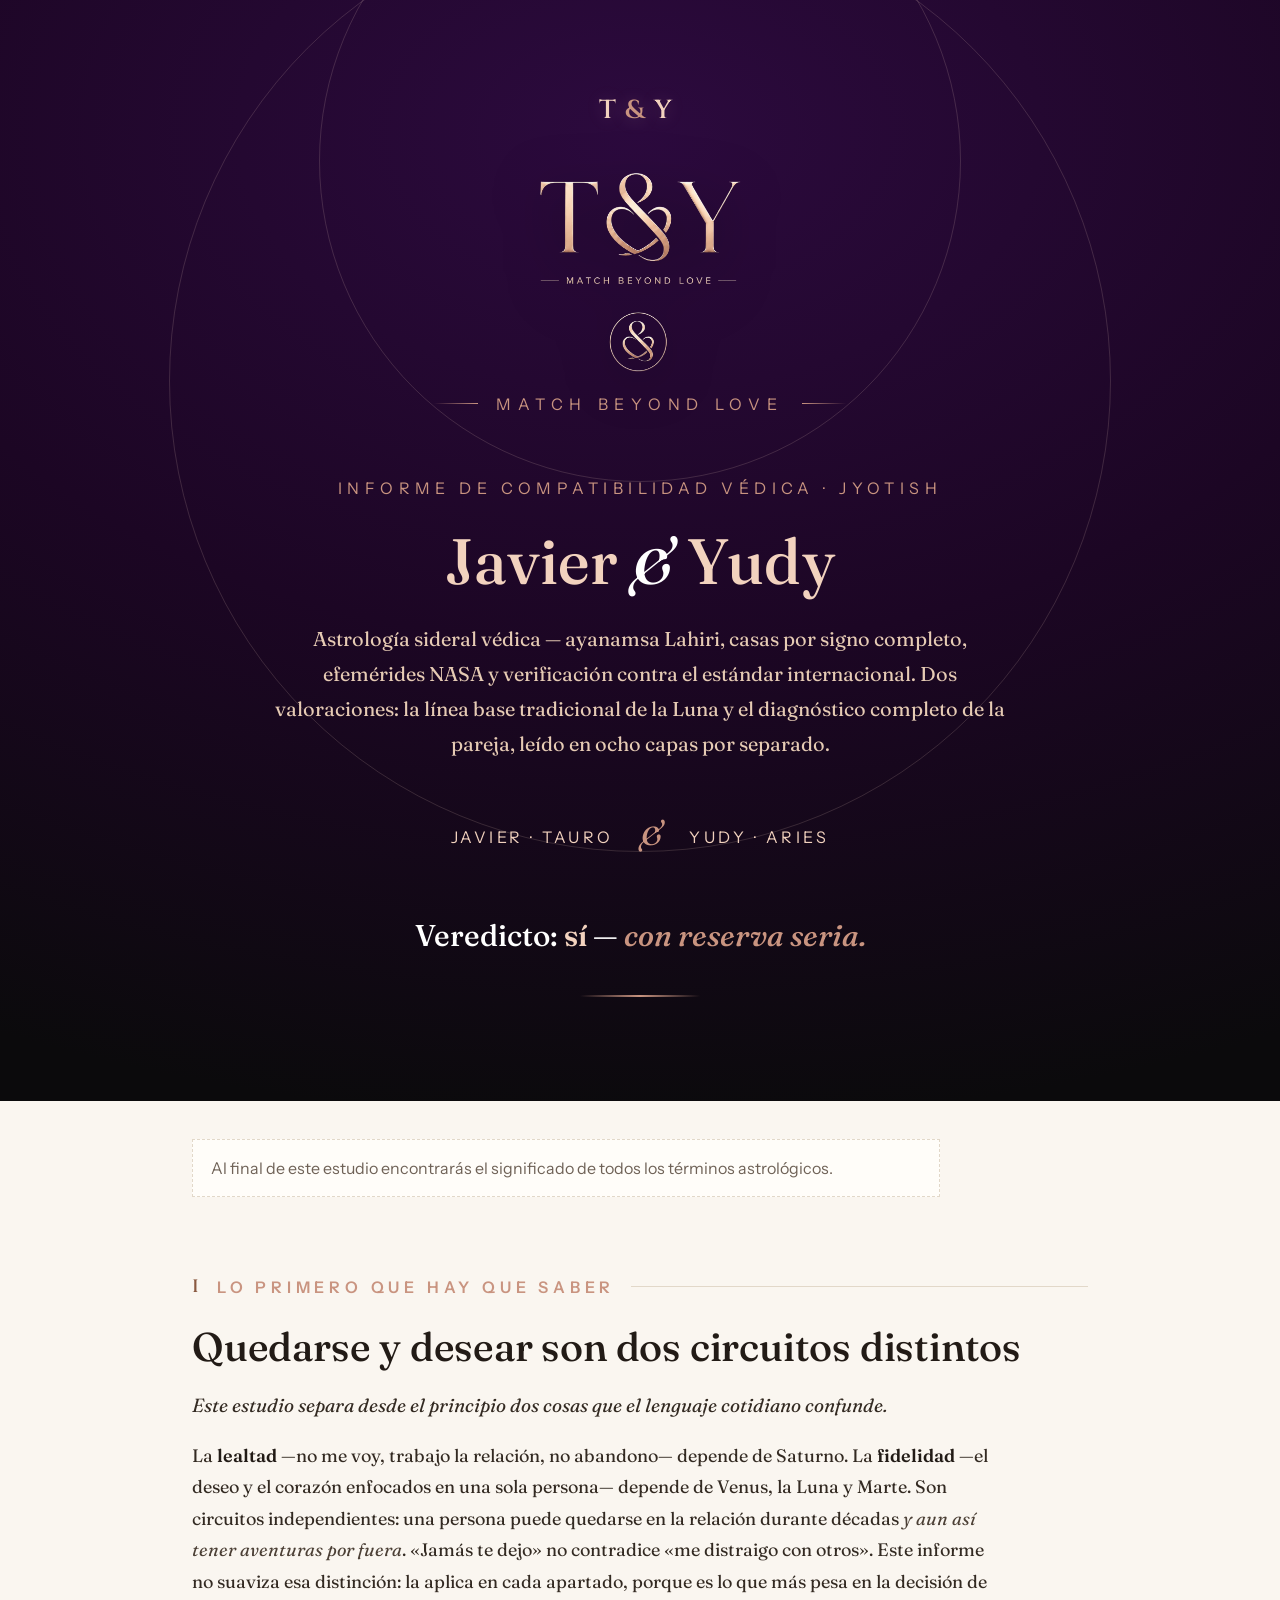
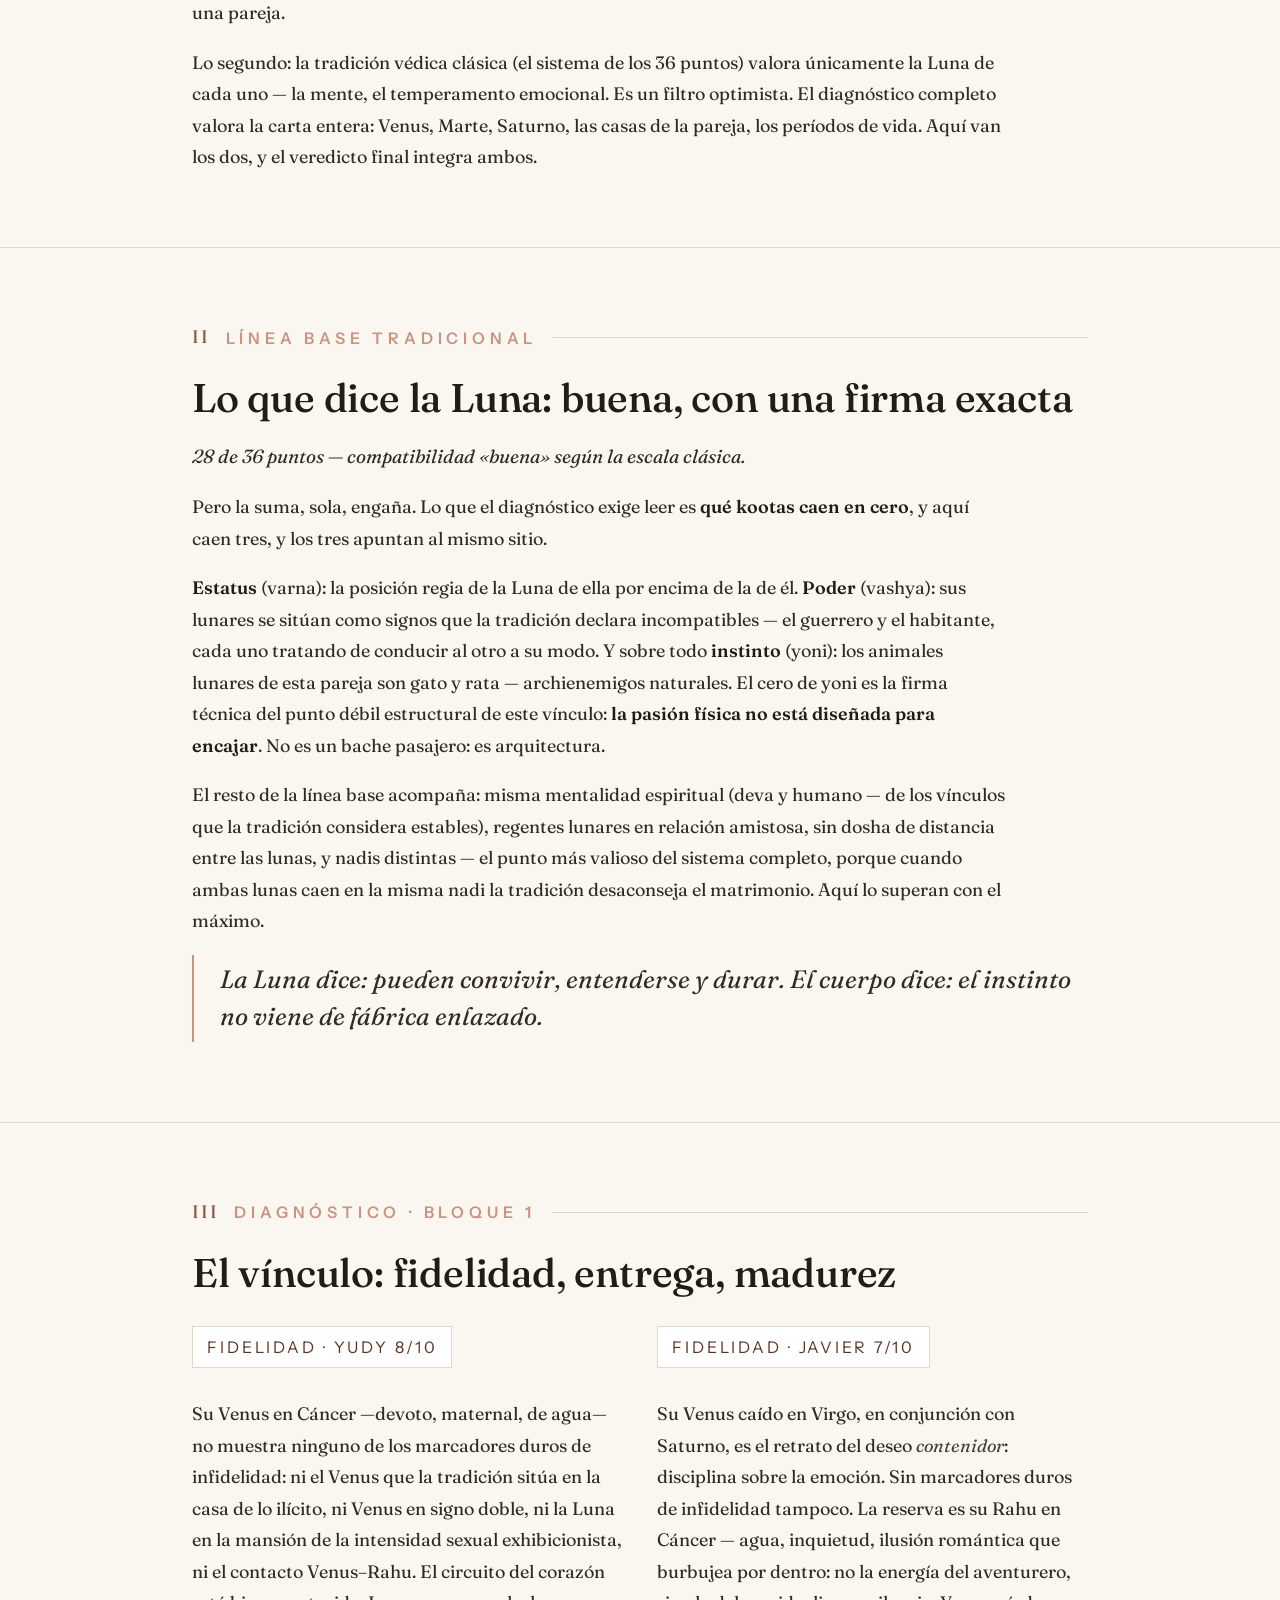
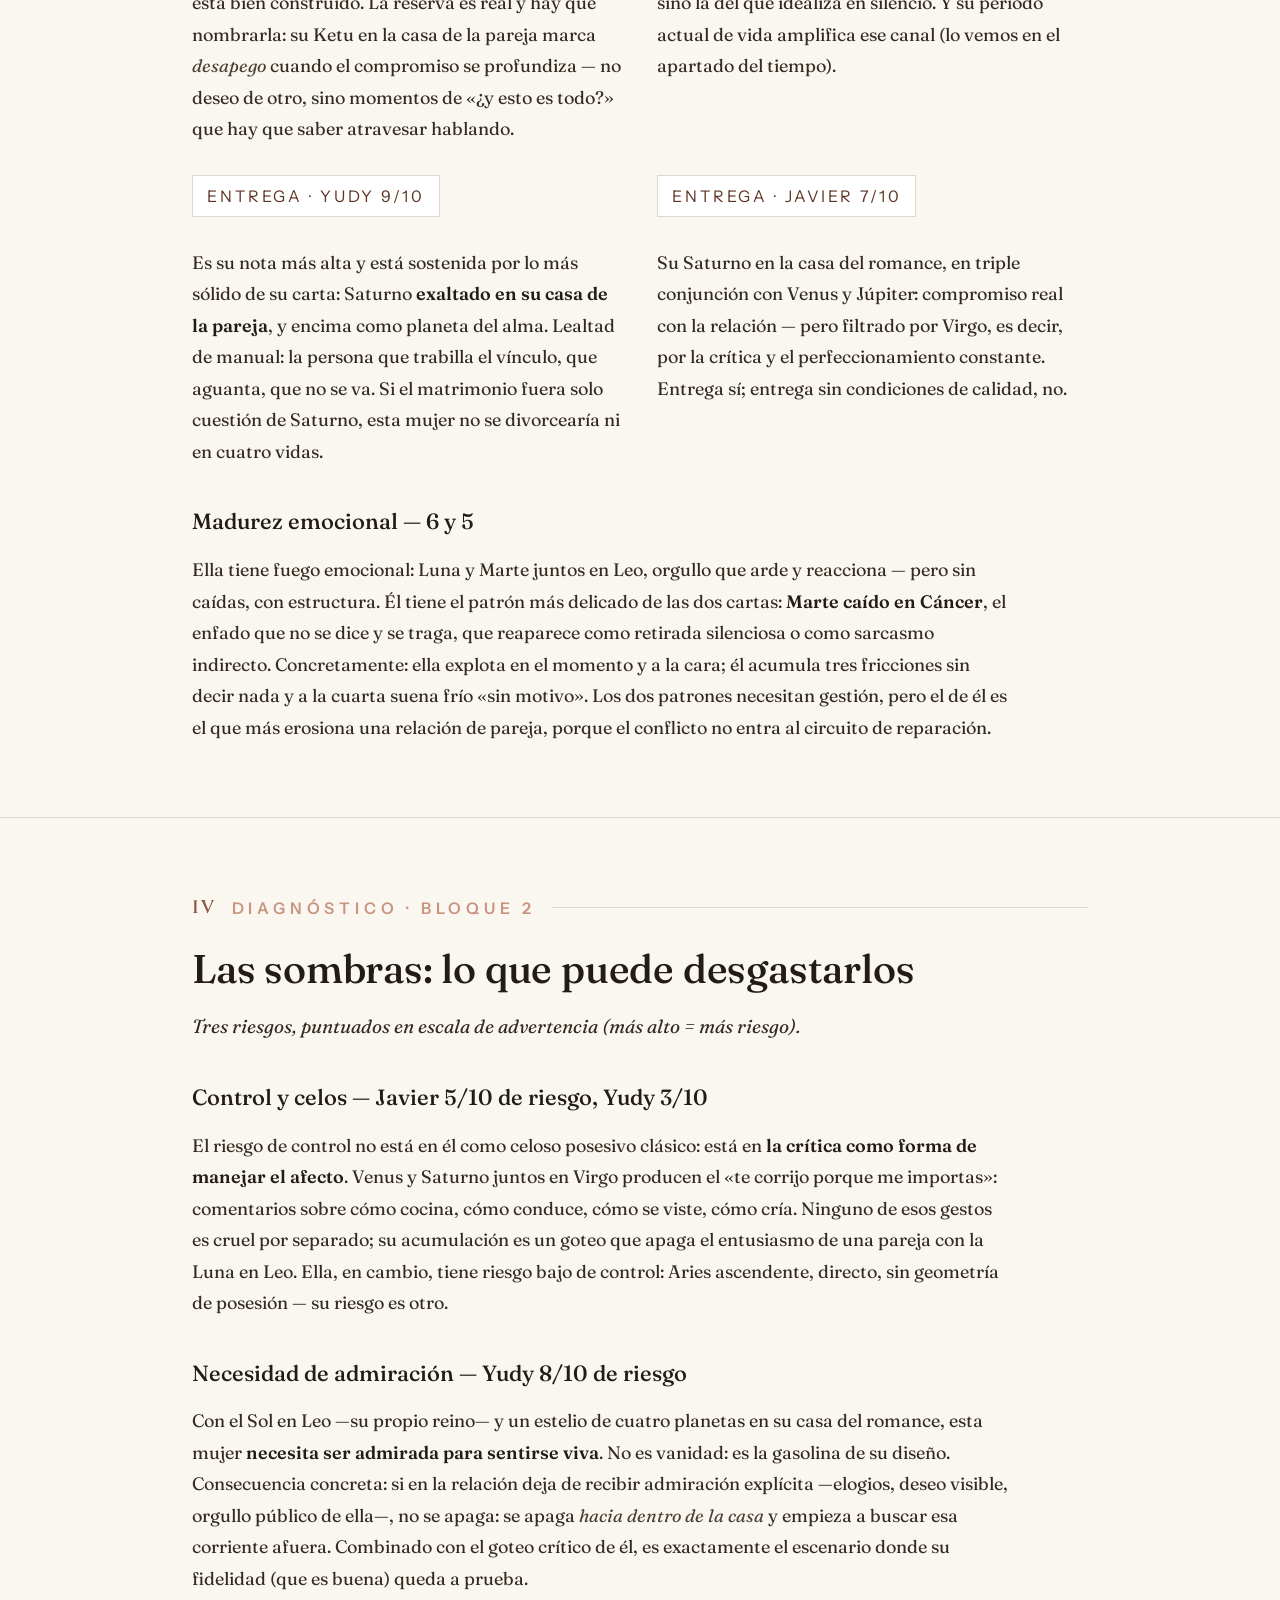
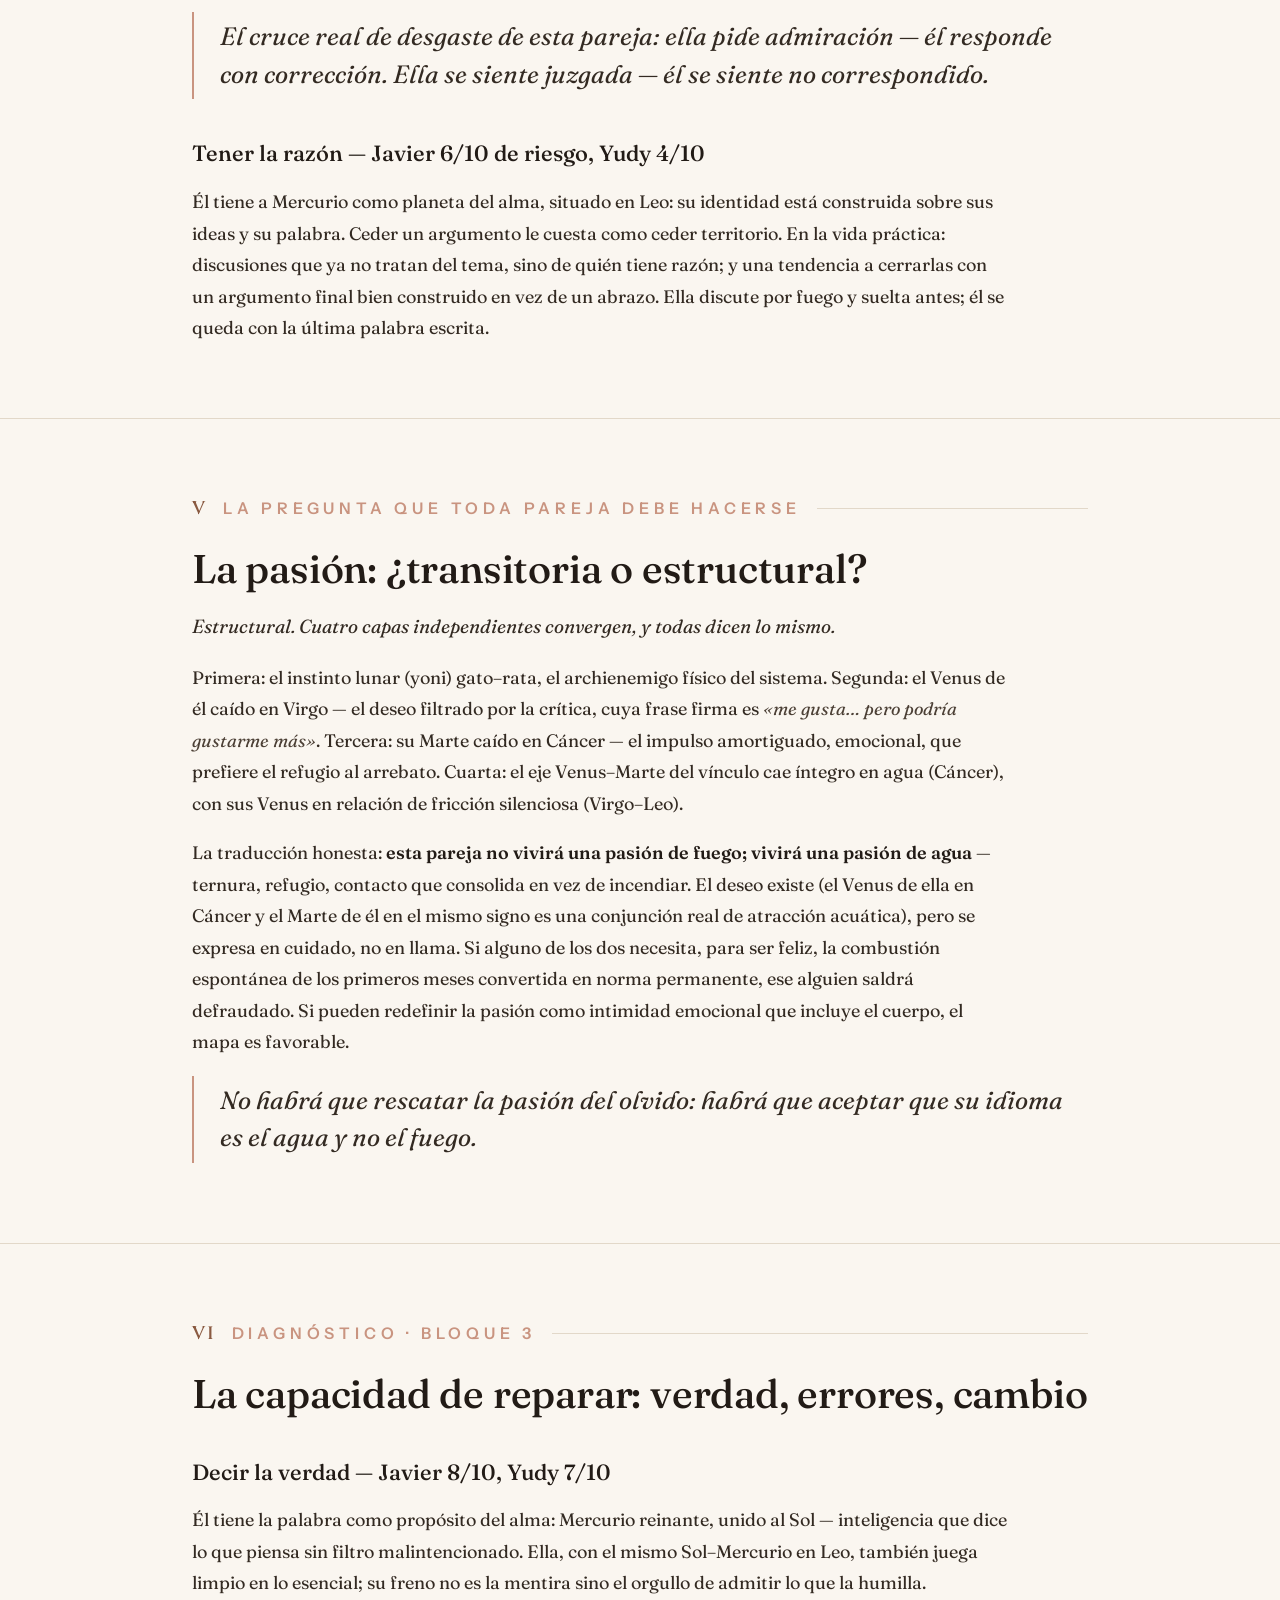
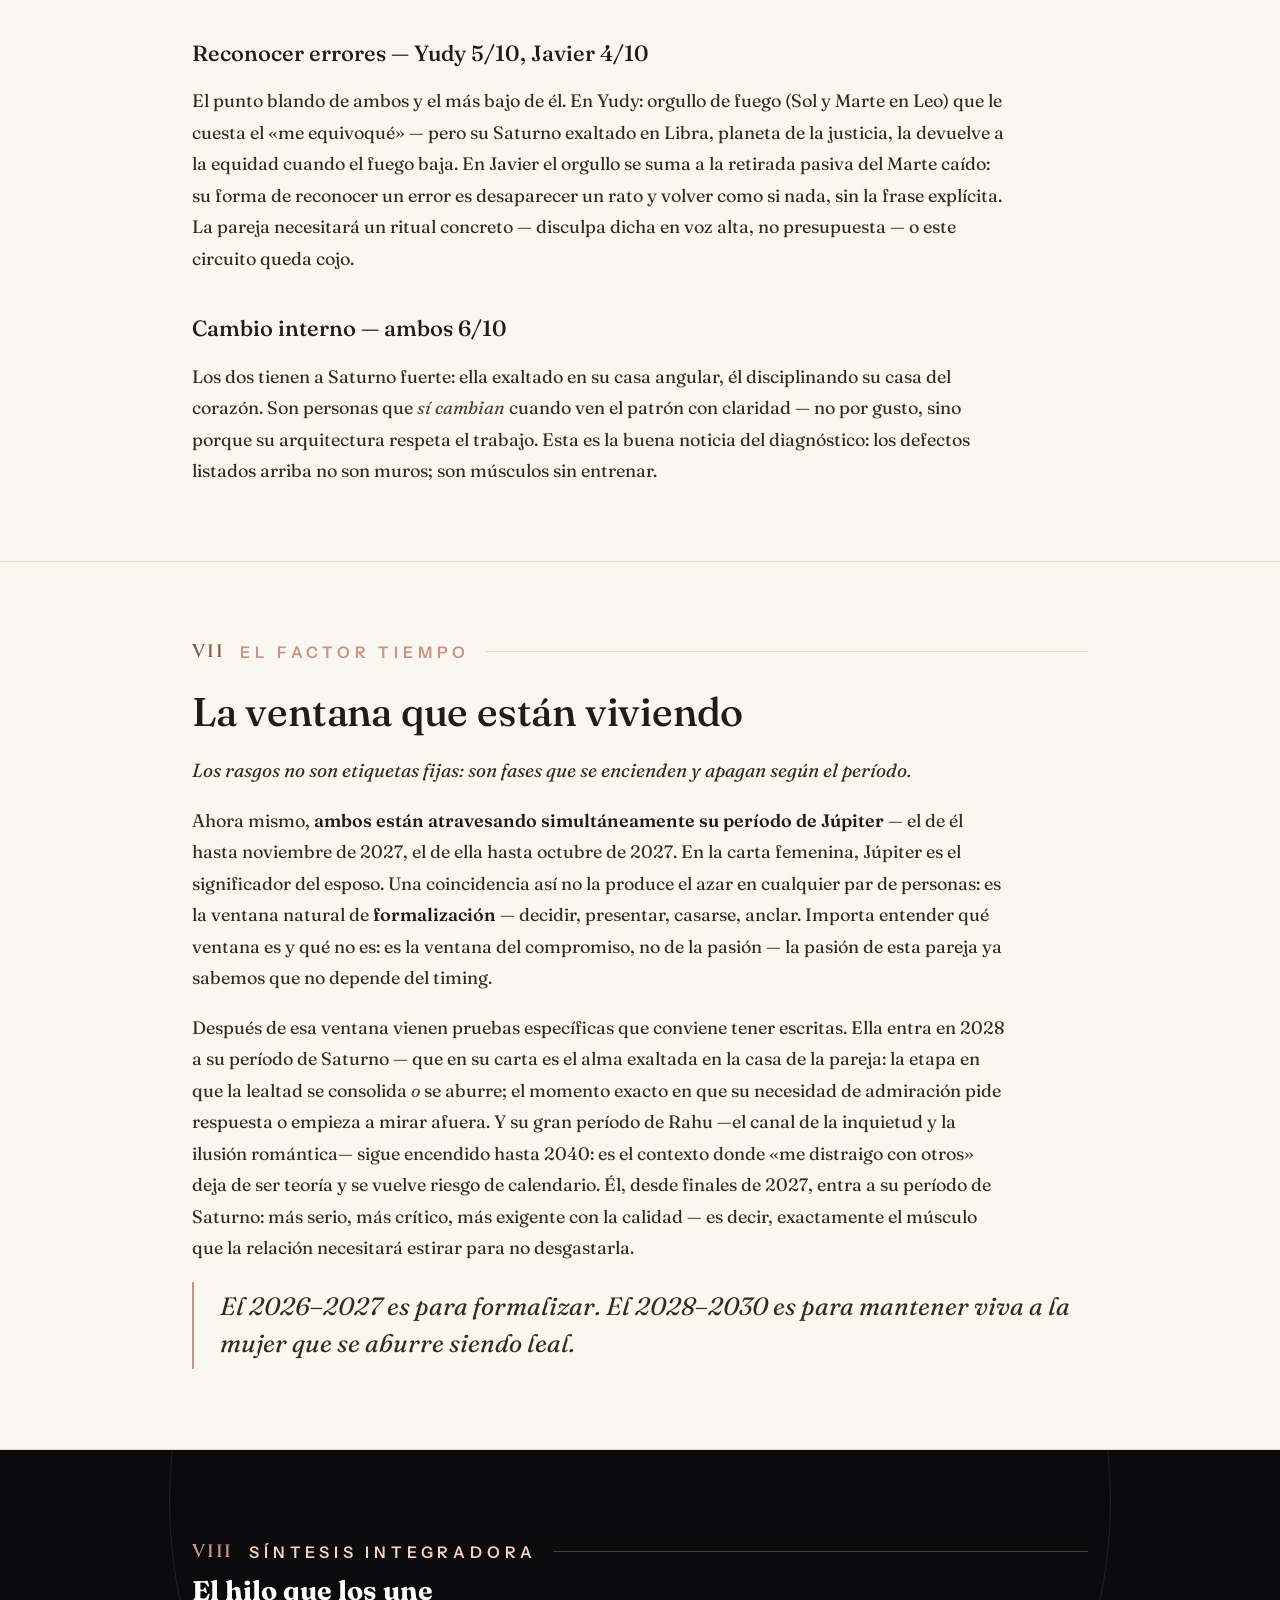
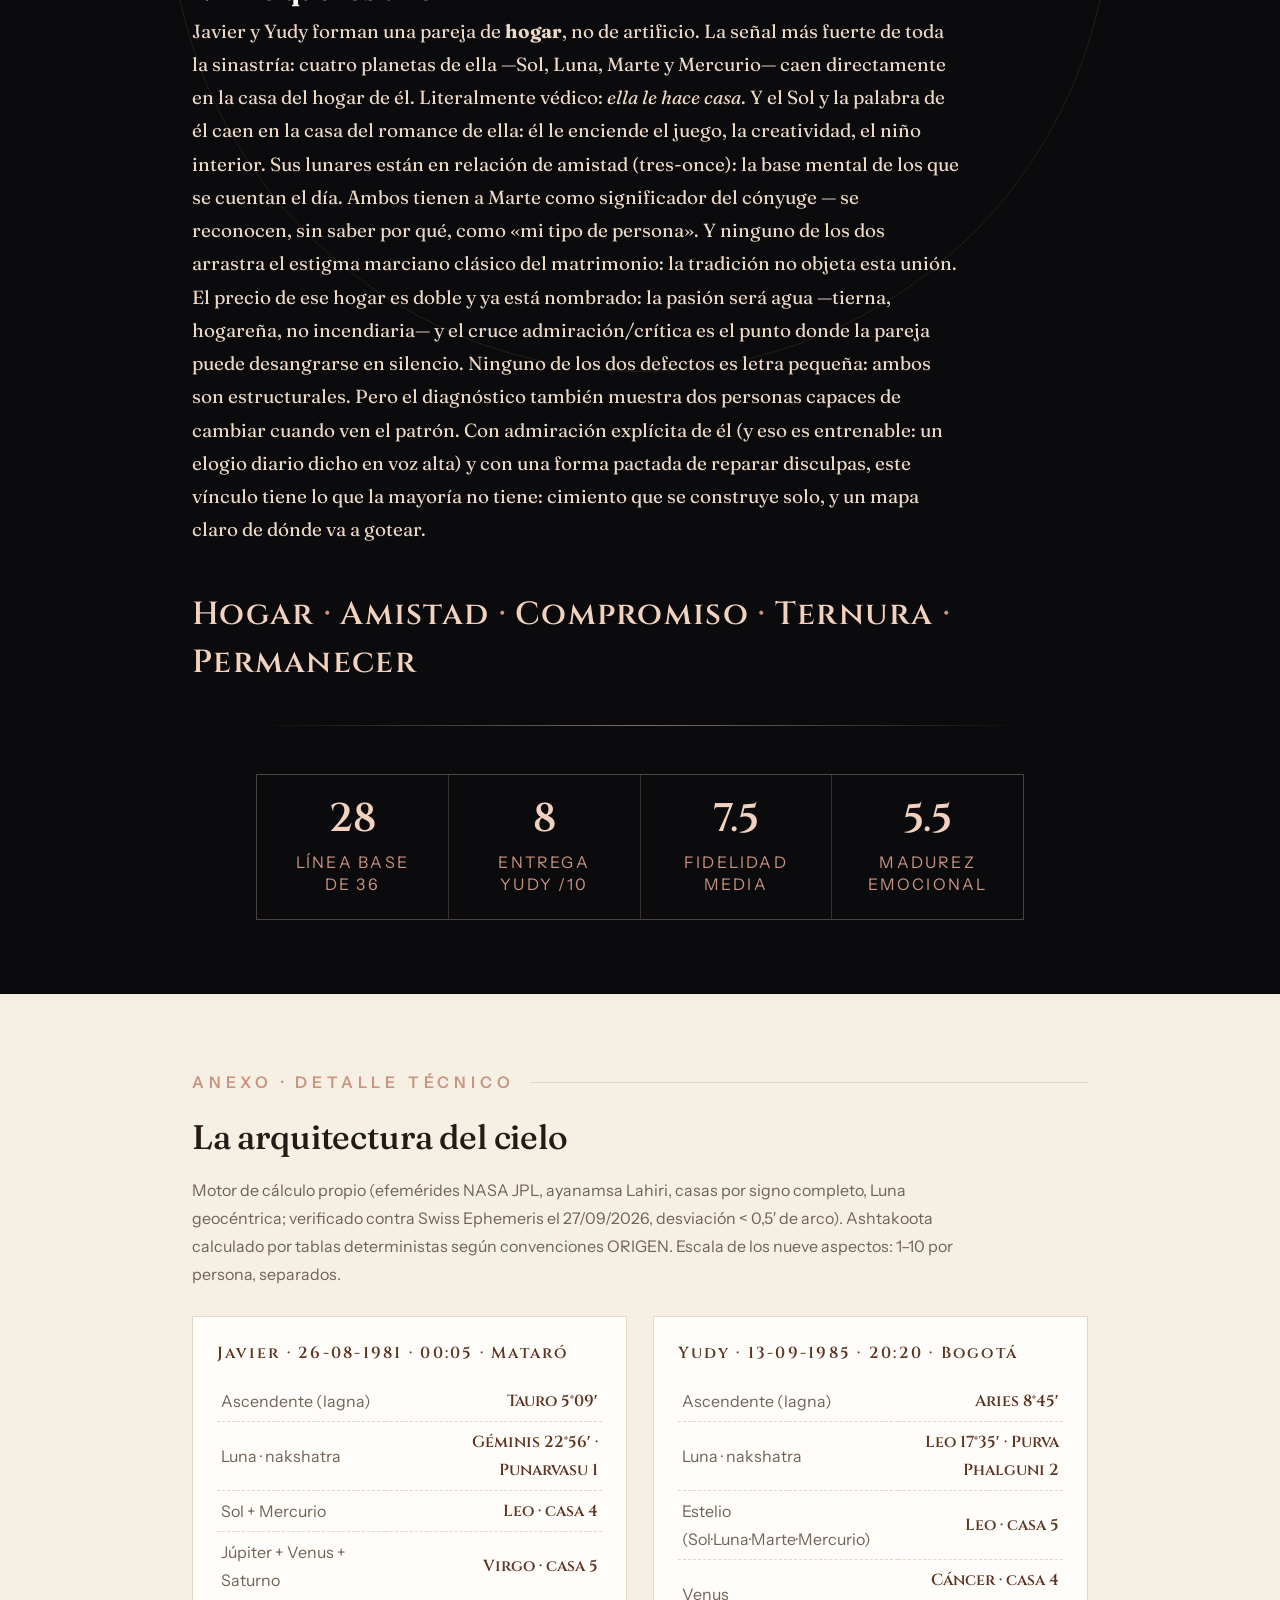
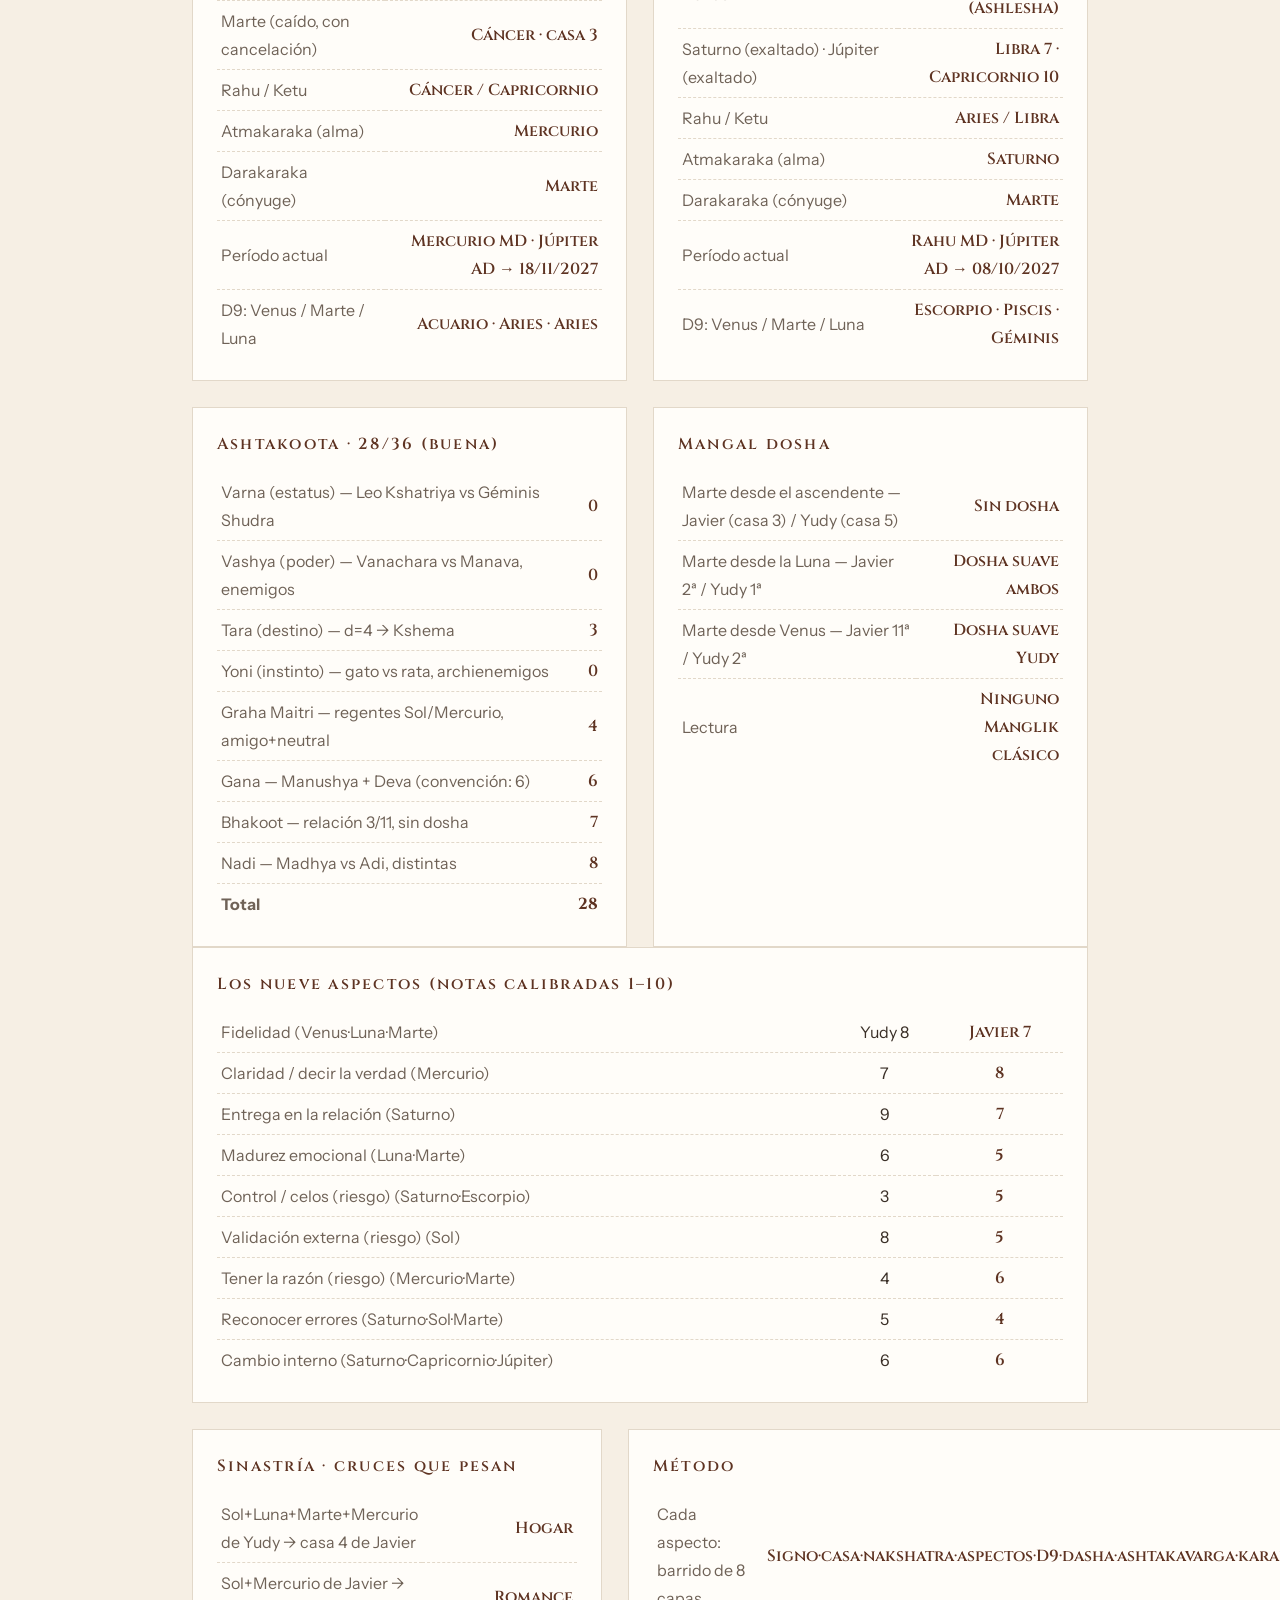
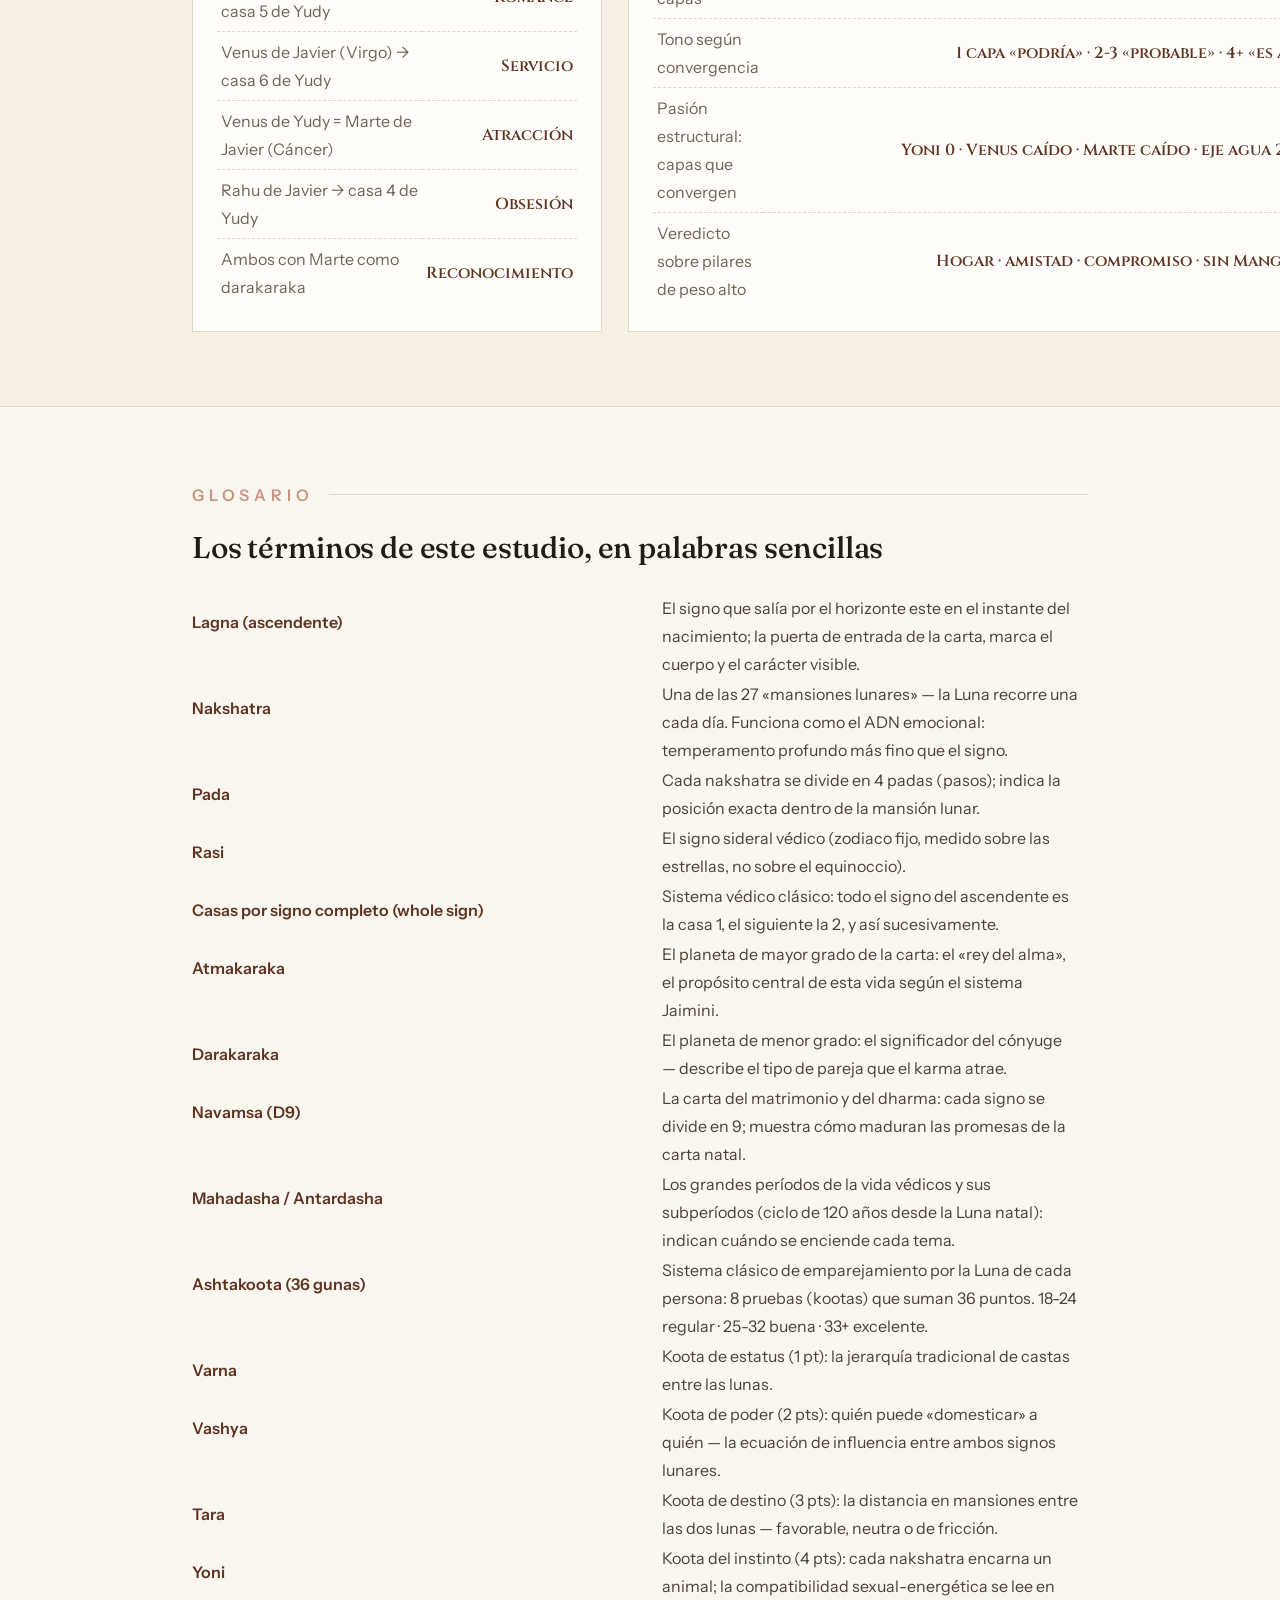
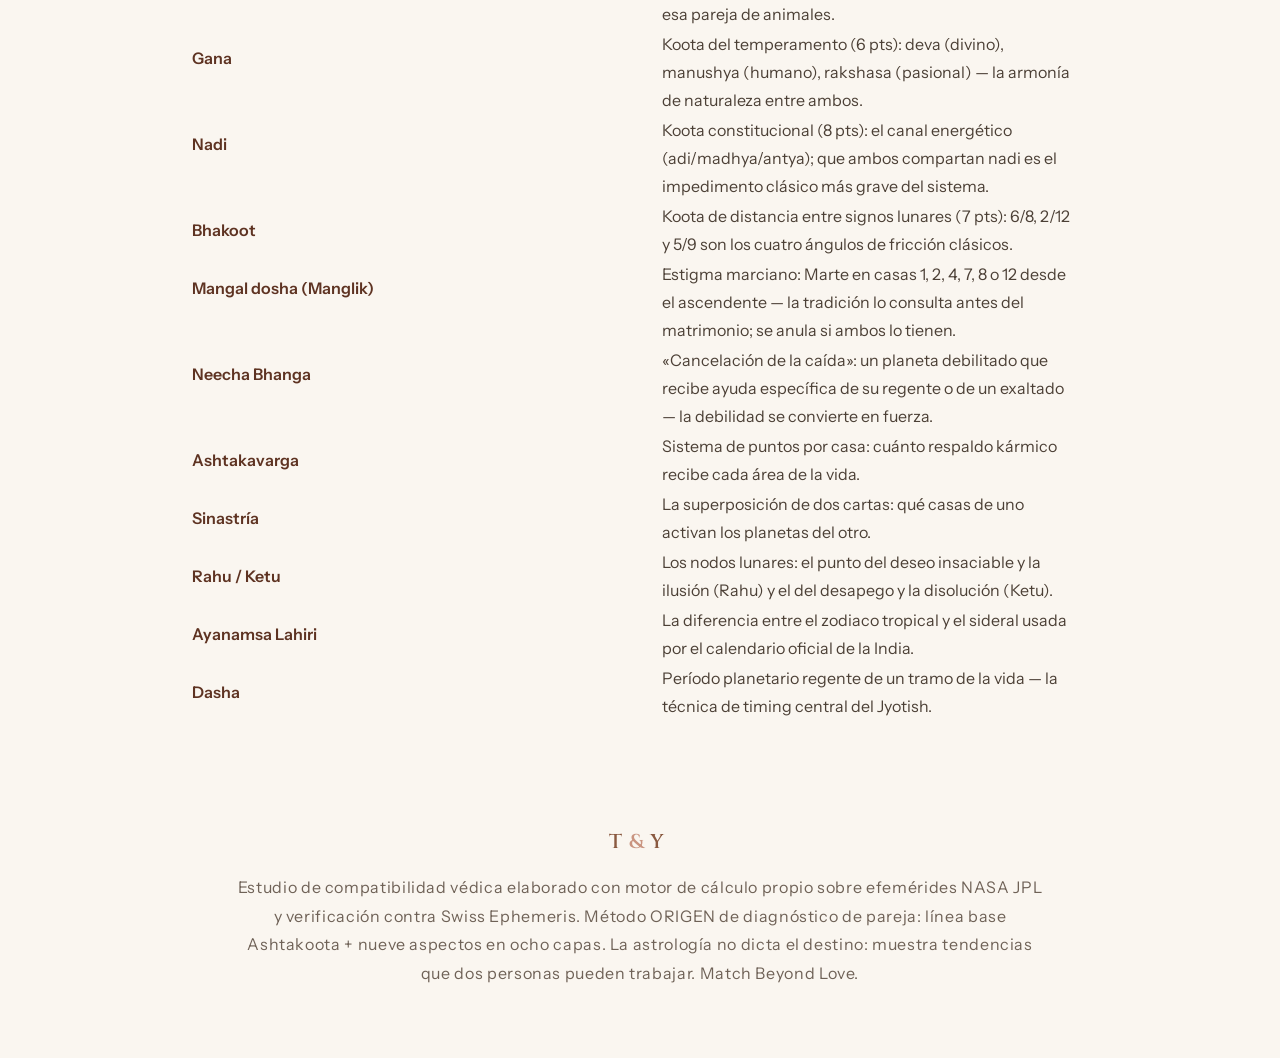
==== commit 720eac70: "Astrología: fix logo deformado (height auto) y overflow por nowrap en anexo" ====
--- a/astrologia/index.html
+++ b/astrologia/index.html
@@ -38,7 +38,7 @@
 .brand{font-family:var(--display);font-size:26px;letter-spacing:.34em;font-weight:600;color:var(--champagne);text-shadow:0 1px 18px rgba(242,210,190,.22)}
 .brand .amp{color:var(--rose)}
 .logo-wrap{position:relative;width:min(210px,60vw);margin:34px auto 0;display:block}
-.logo-wrap .hero-logo{width:100%;filter:drop-shadow(0 10px 26px rgba(0,0,0,.5));animation:logoFloat 6.5s ease-in-out infinite}
+.logo-wrap .hero-logo{width:100%;height:auto;display:block;filter:drop-shadow(0 10px 26px rgba(0,0,0,.5));animation:logoFloat 6.5s ease-in-out infinite}
 .logo-wrap .sheen{position:absolute;inset:0;pointer-events:none;
   -webkit-mask-image:url("ty-logo-ciruela.png");mask-image:url("ty-logo-ciruela.png");
   -webkit-mask-size:100% auto;mask-size:100% auto;-webkit-mask-repeat:no-repeat;mask-repeat:no-repeat;
@@ -109,7 +109,7 @@
 .an-card h4{font-family:var(--display);font-size:16px;letter-spacing:.14em;font-weight:600;color:var(--copper);margin-bottom:14px}
 .an-card table{width:100%;border-collapse:collapse;font-family:var(--sans);font-size:16px}
 .an-card td{padding:6px 4px;border-bottom:1px dashed var(--line);color:#3a2f27}
-.an-card td:last-child{text-align:right;font-family:var(--display);font-weight:600;color:var(--copper);white-space:nowrap}
+.an-card td:last-child{text-align:right;font-family:var(--display);font-weight:600;color:var(--copper)}
 .an-card tr:last-child td{border-bottom:none}
 .an-card td.row{text-align:left;color:var(--muted)}
 .an-card td.c{text-align:center}
@@ -136,7 +136,7 @@
   <div class="wrap">
     <div class="brand">T<span class="amp">&amp;</span>Y</div>
     <div class="logo-wrap">
-      <img class="hero-logo" src="ty-logo-ciruela.png" alt="T&amp;Y · Match Beyond Love" width="842" height="836">
+      <img class="hero-logo" src="ty-logo-ciruela.png" alt="T&amp;Y · Match Beyond Love">
       <div class="sheen"></div>
     </div>
     <div class="tagline"><span class="filete"></span><span>Match Beyond Love</span><span class="filete r"></span></div>
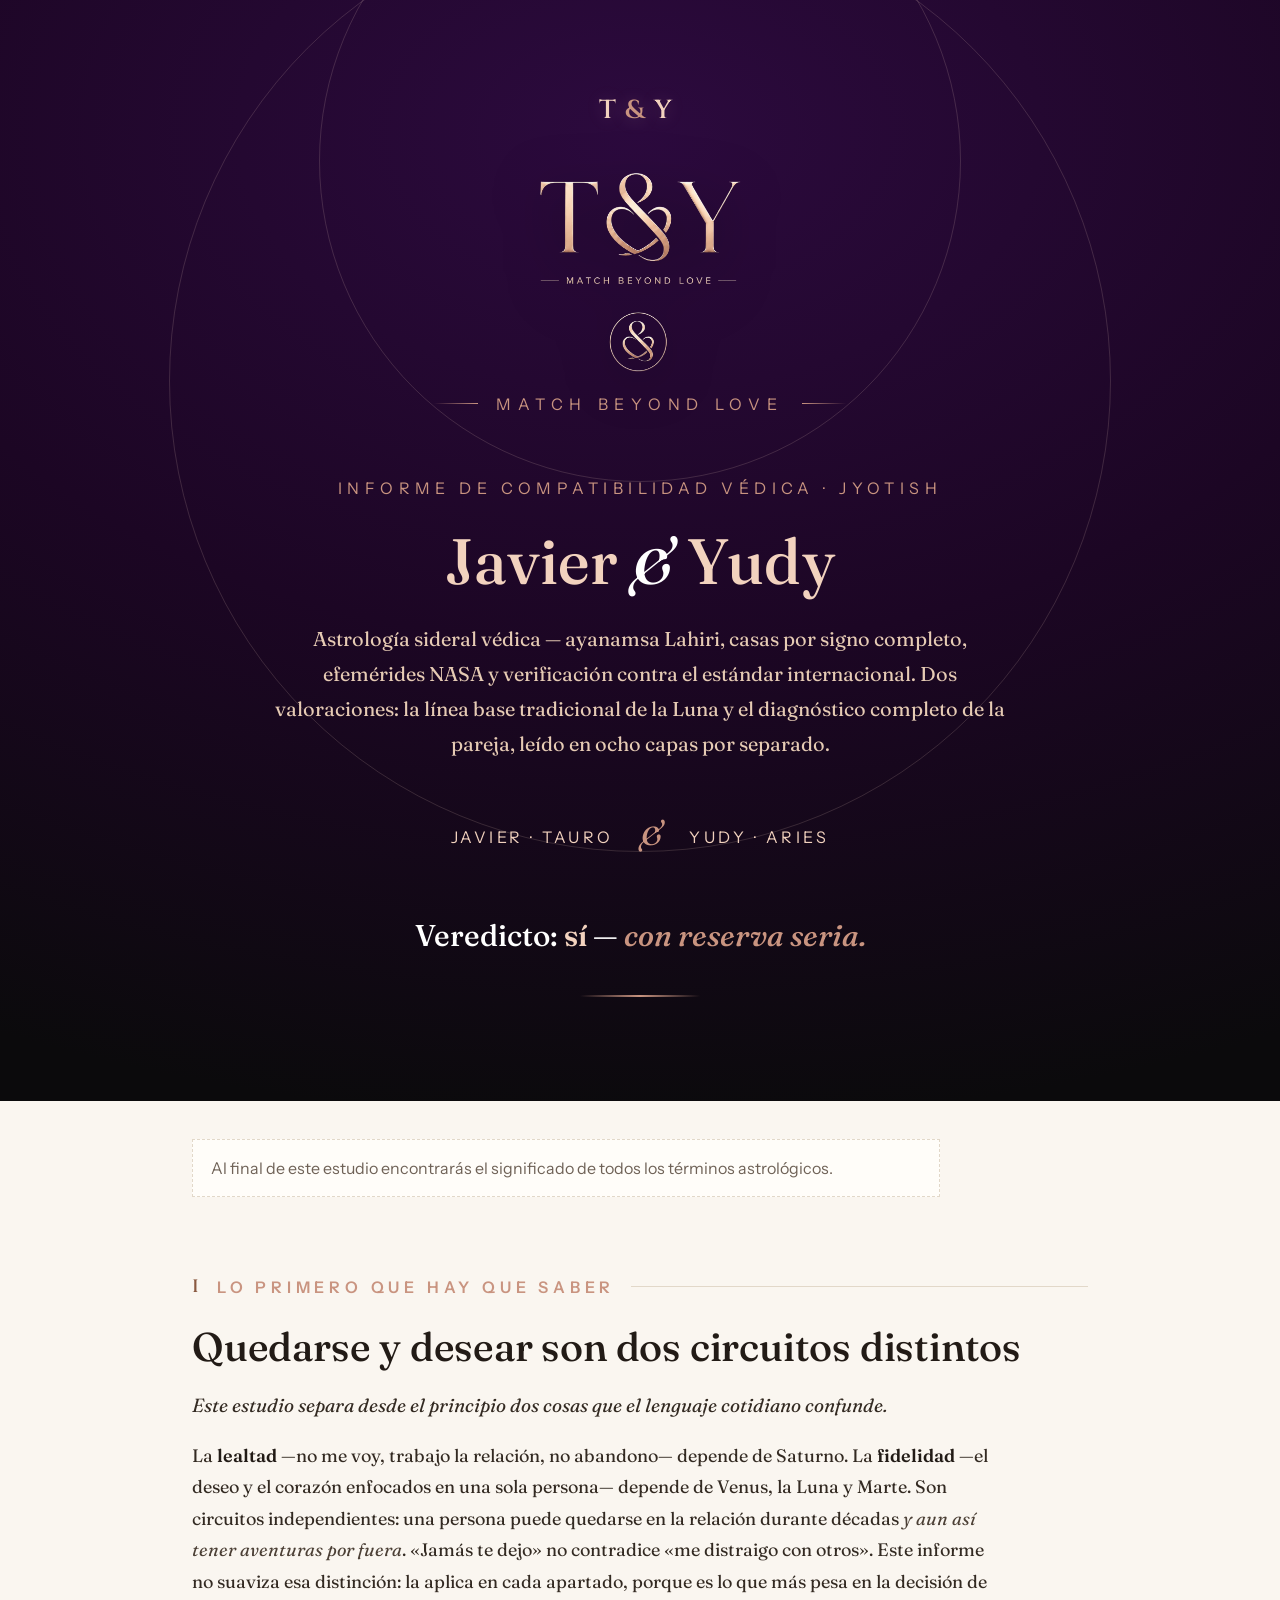
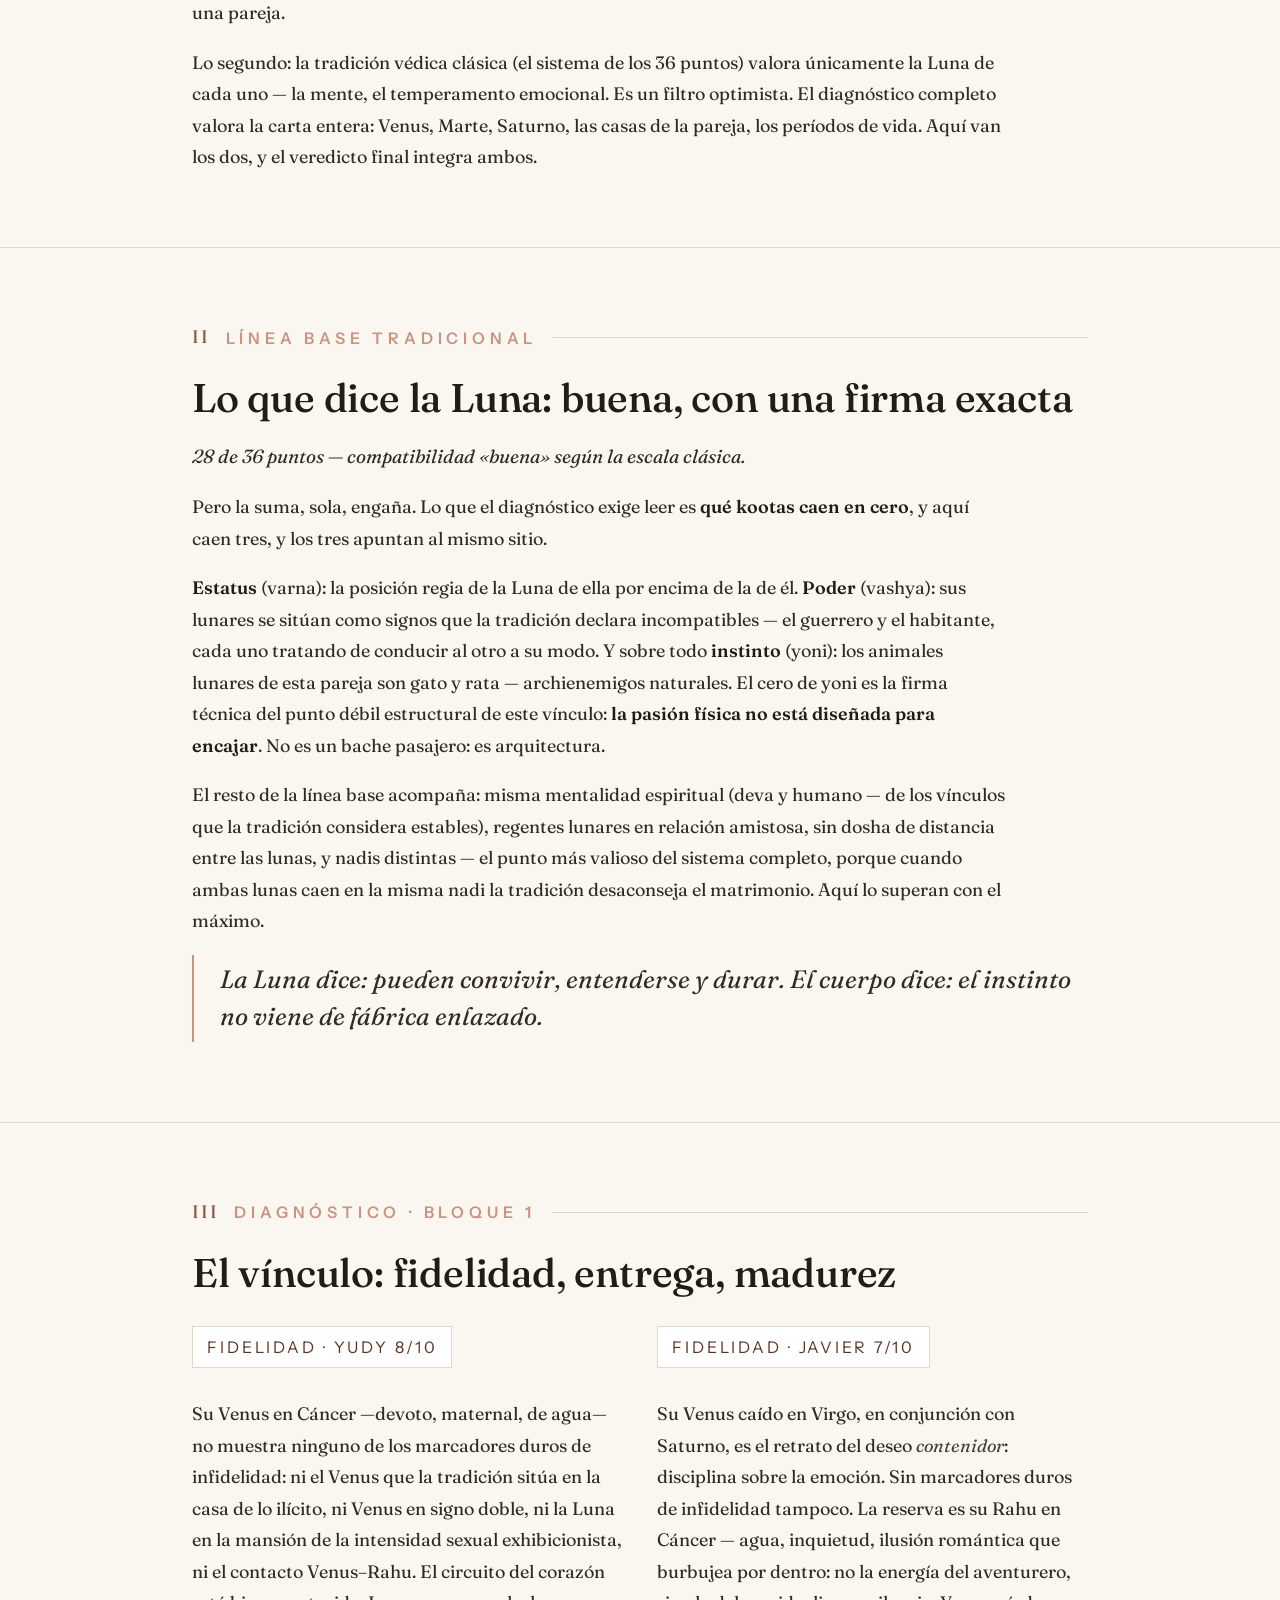
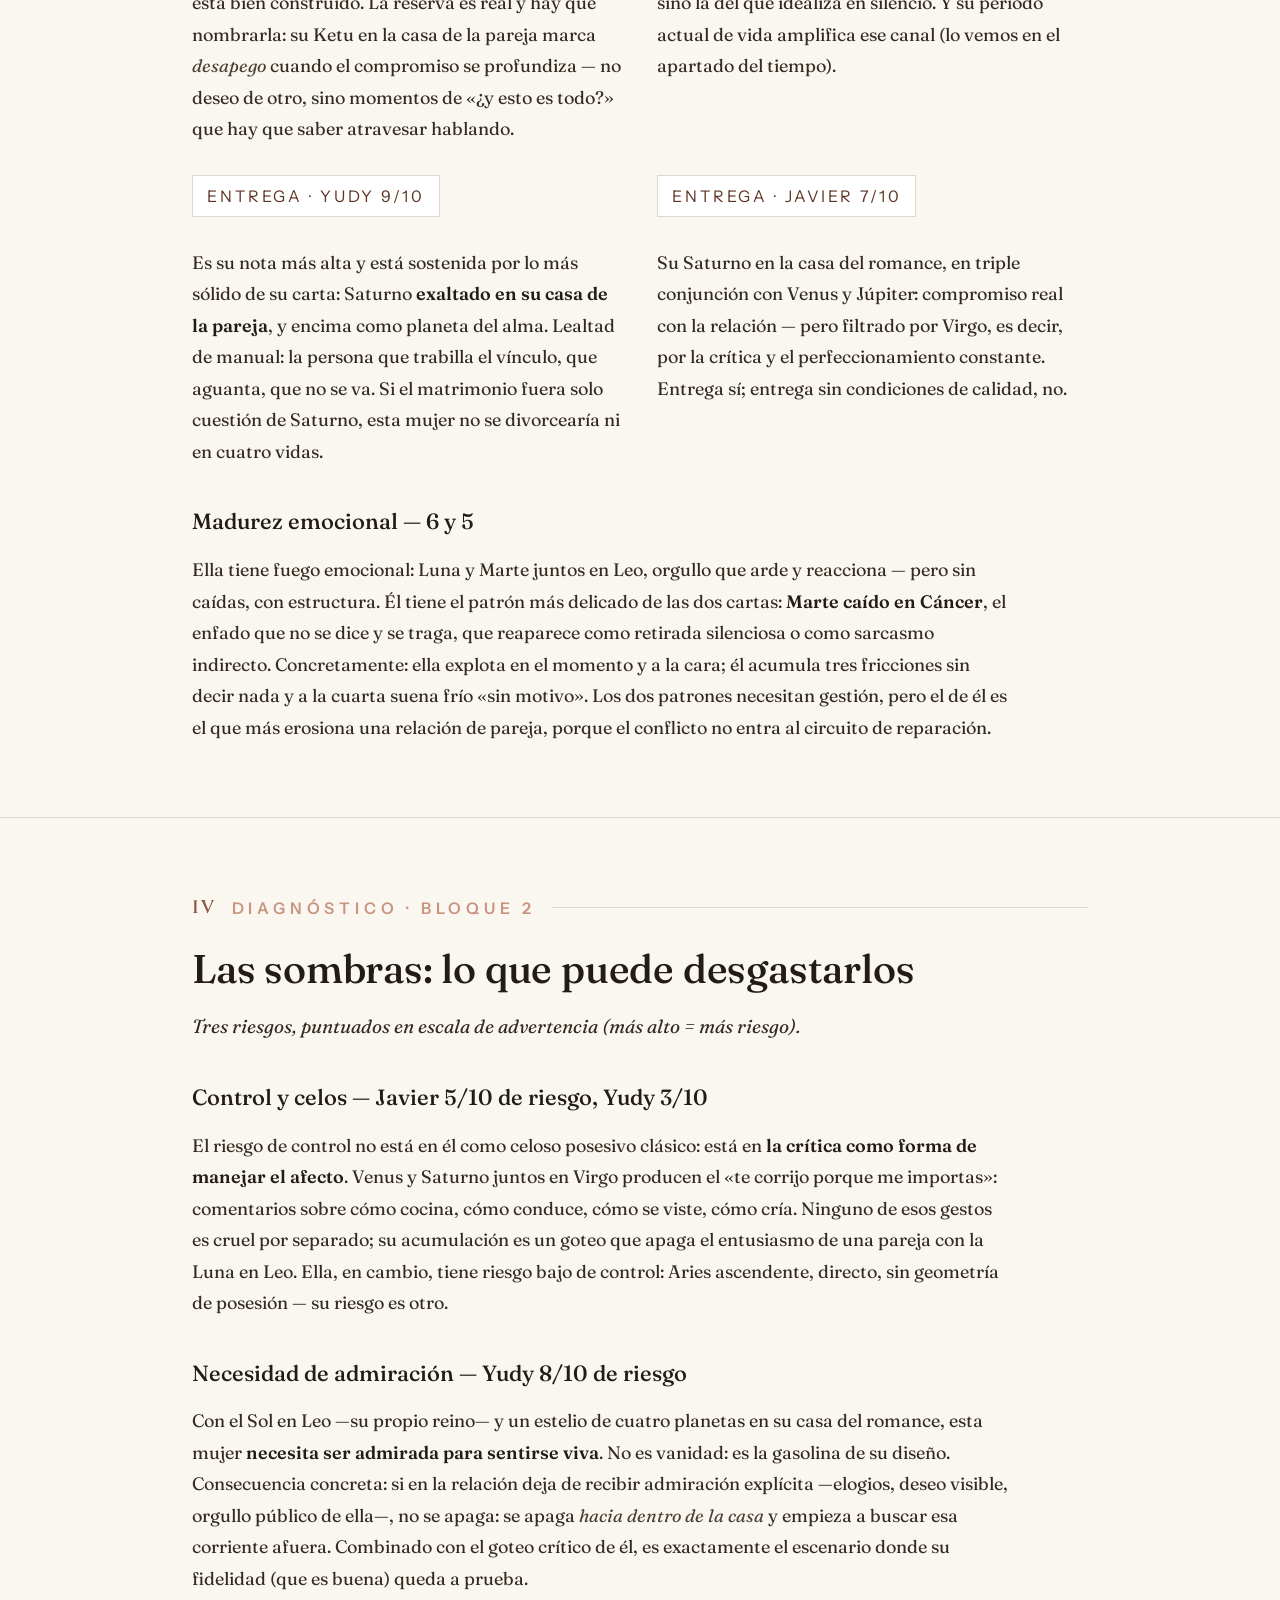
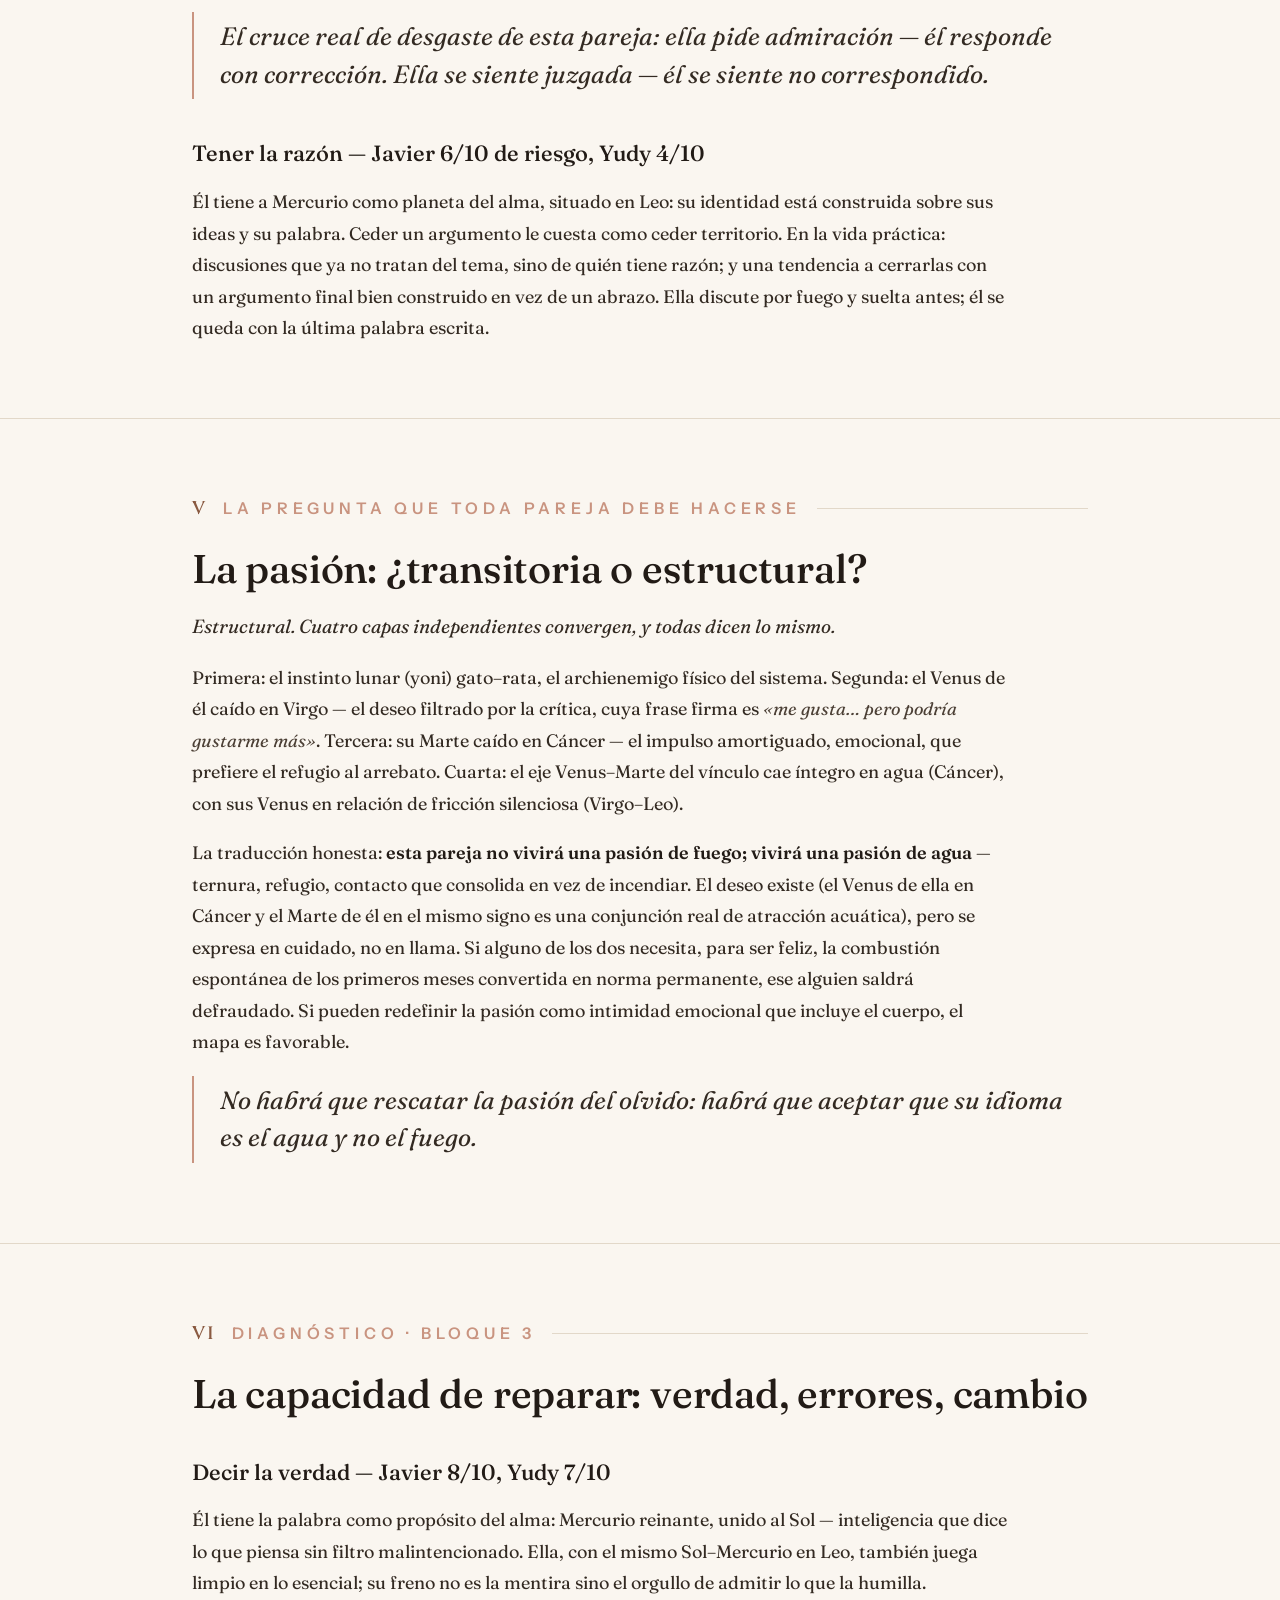
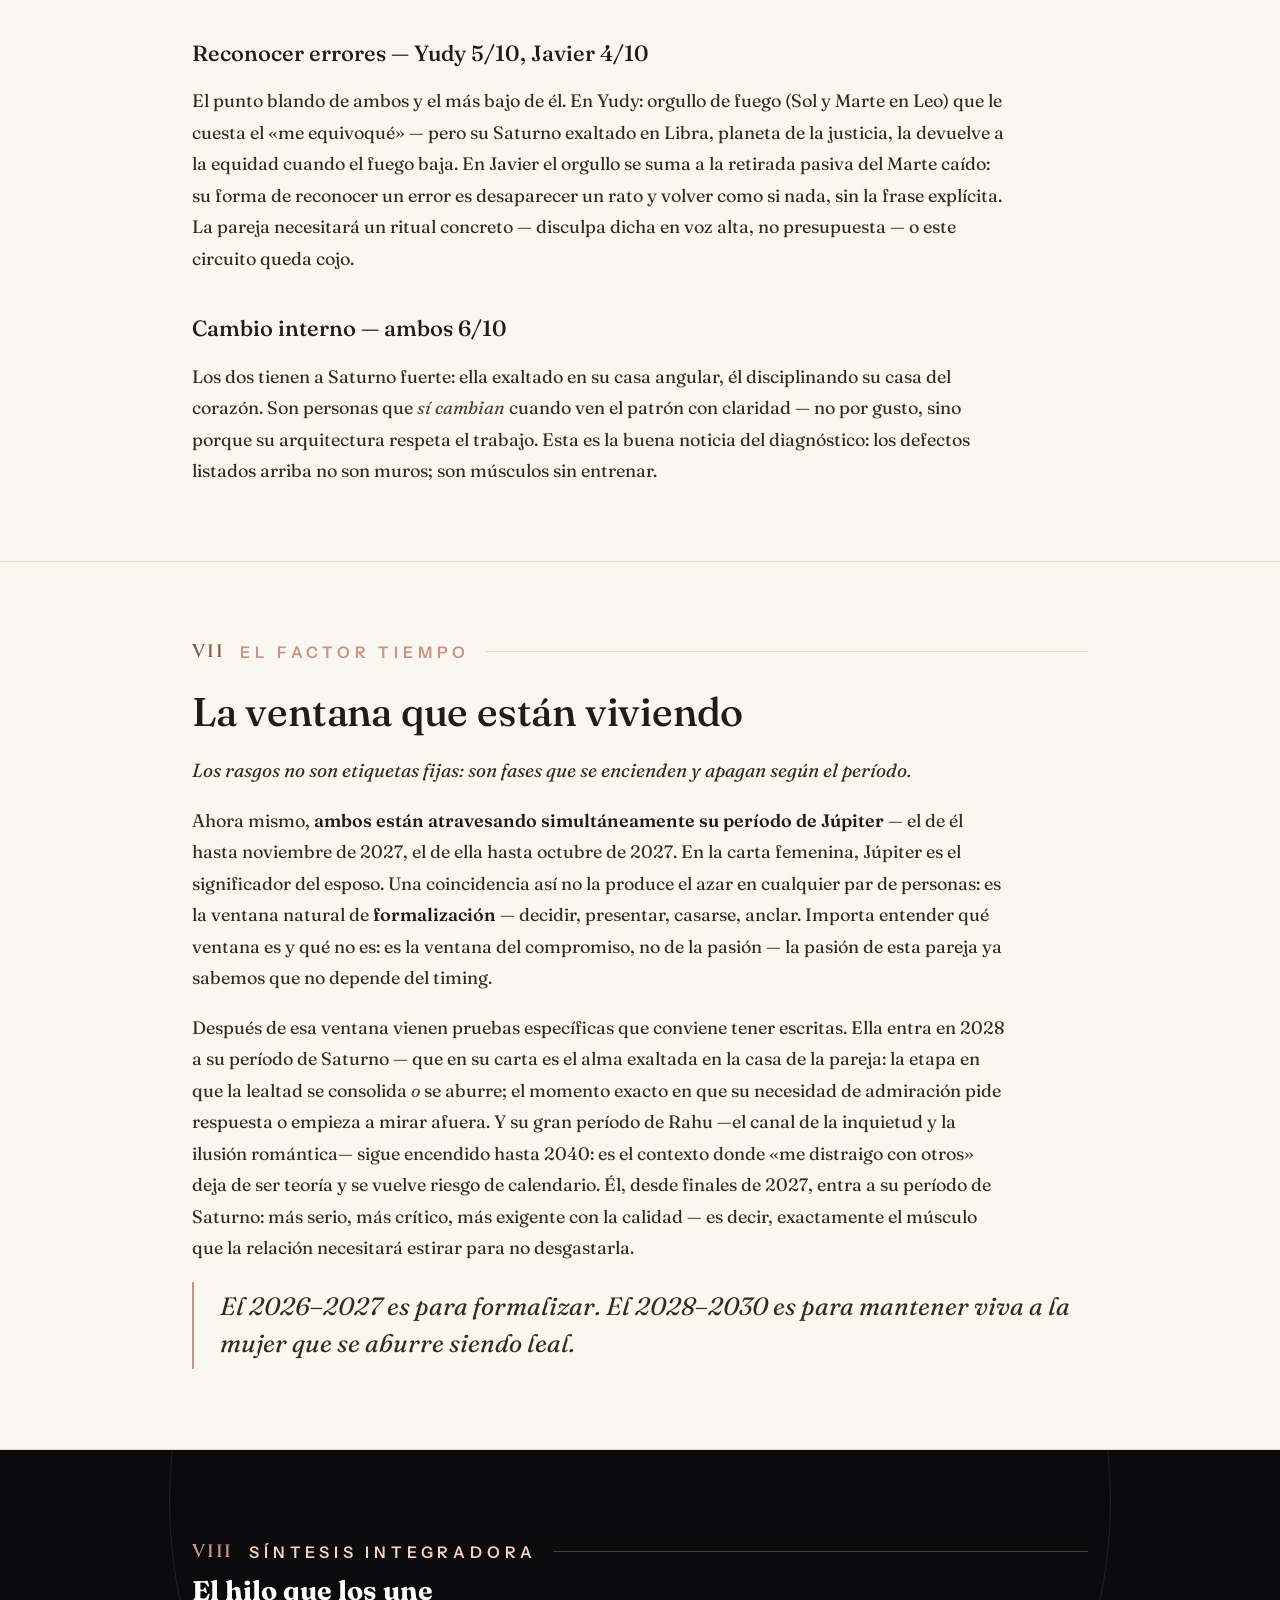
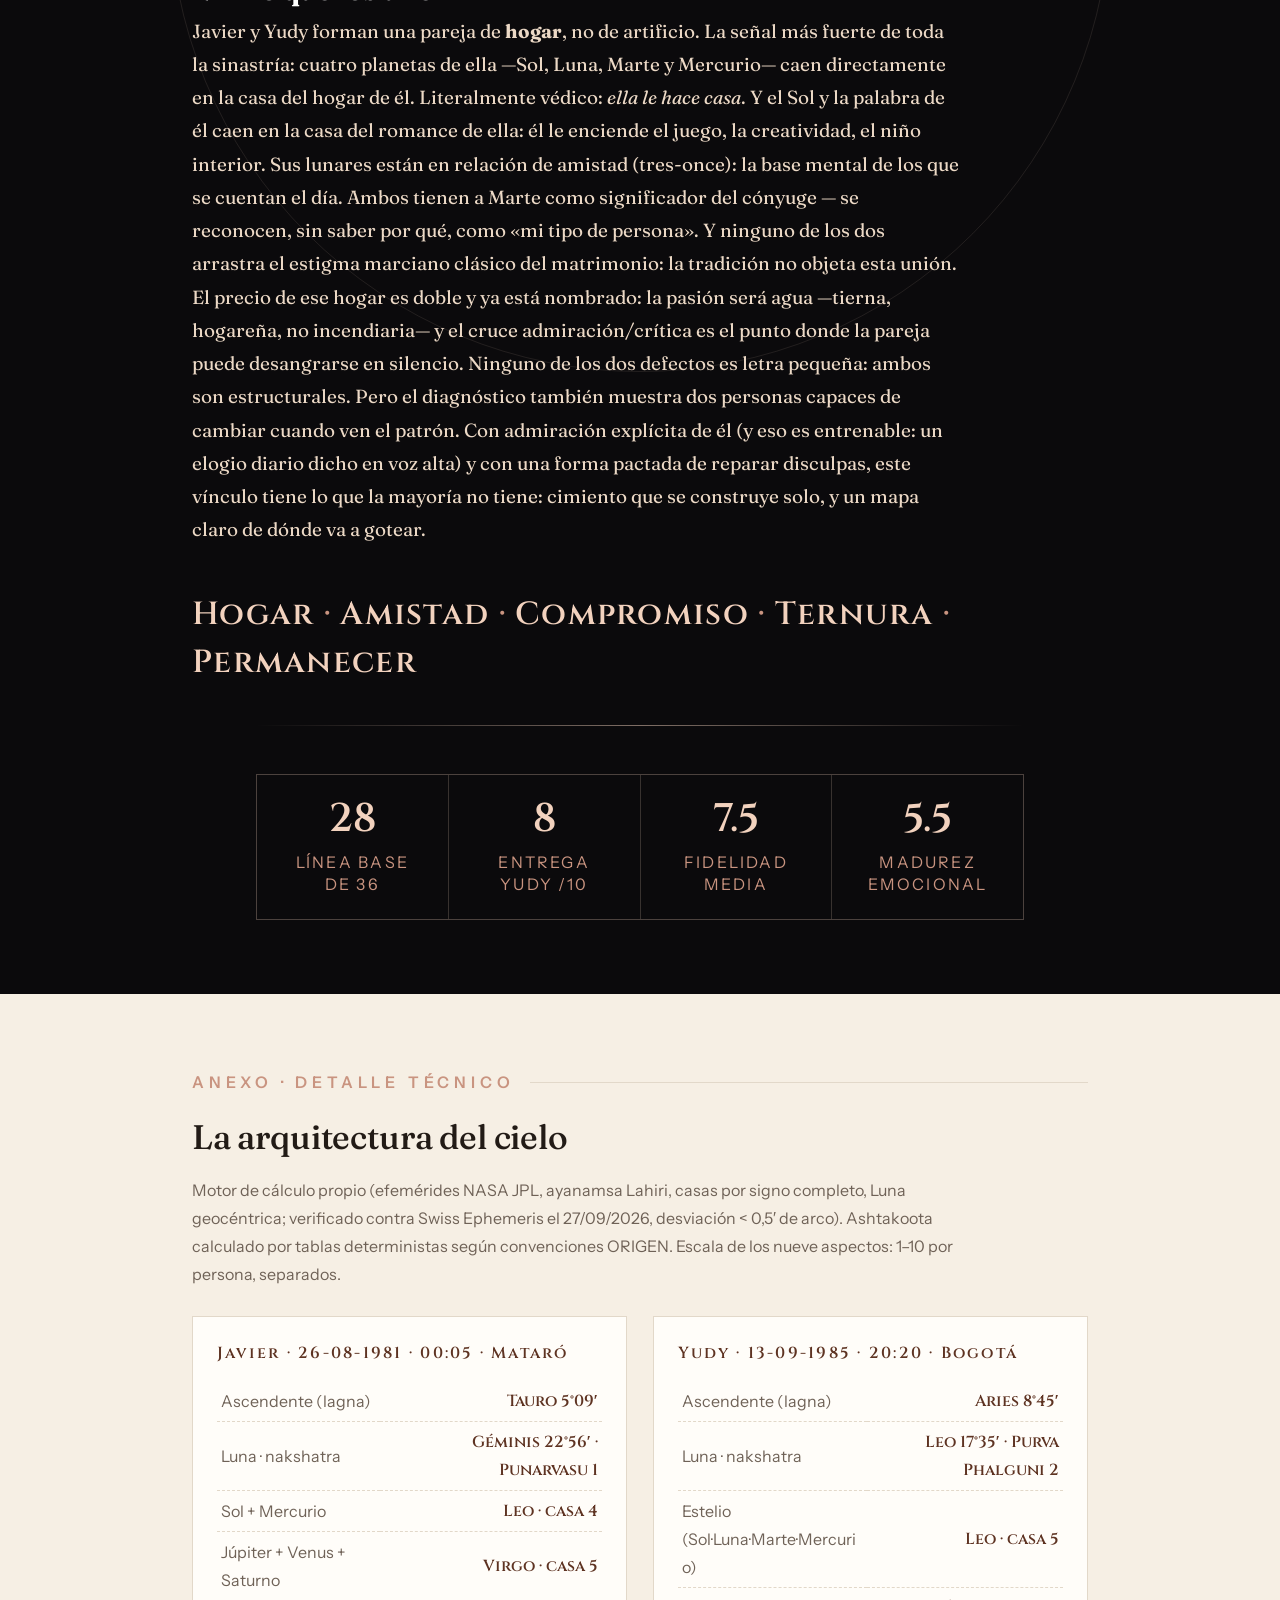
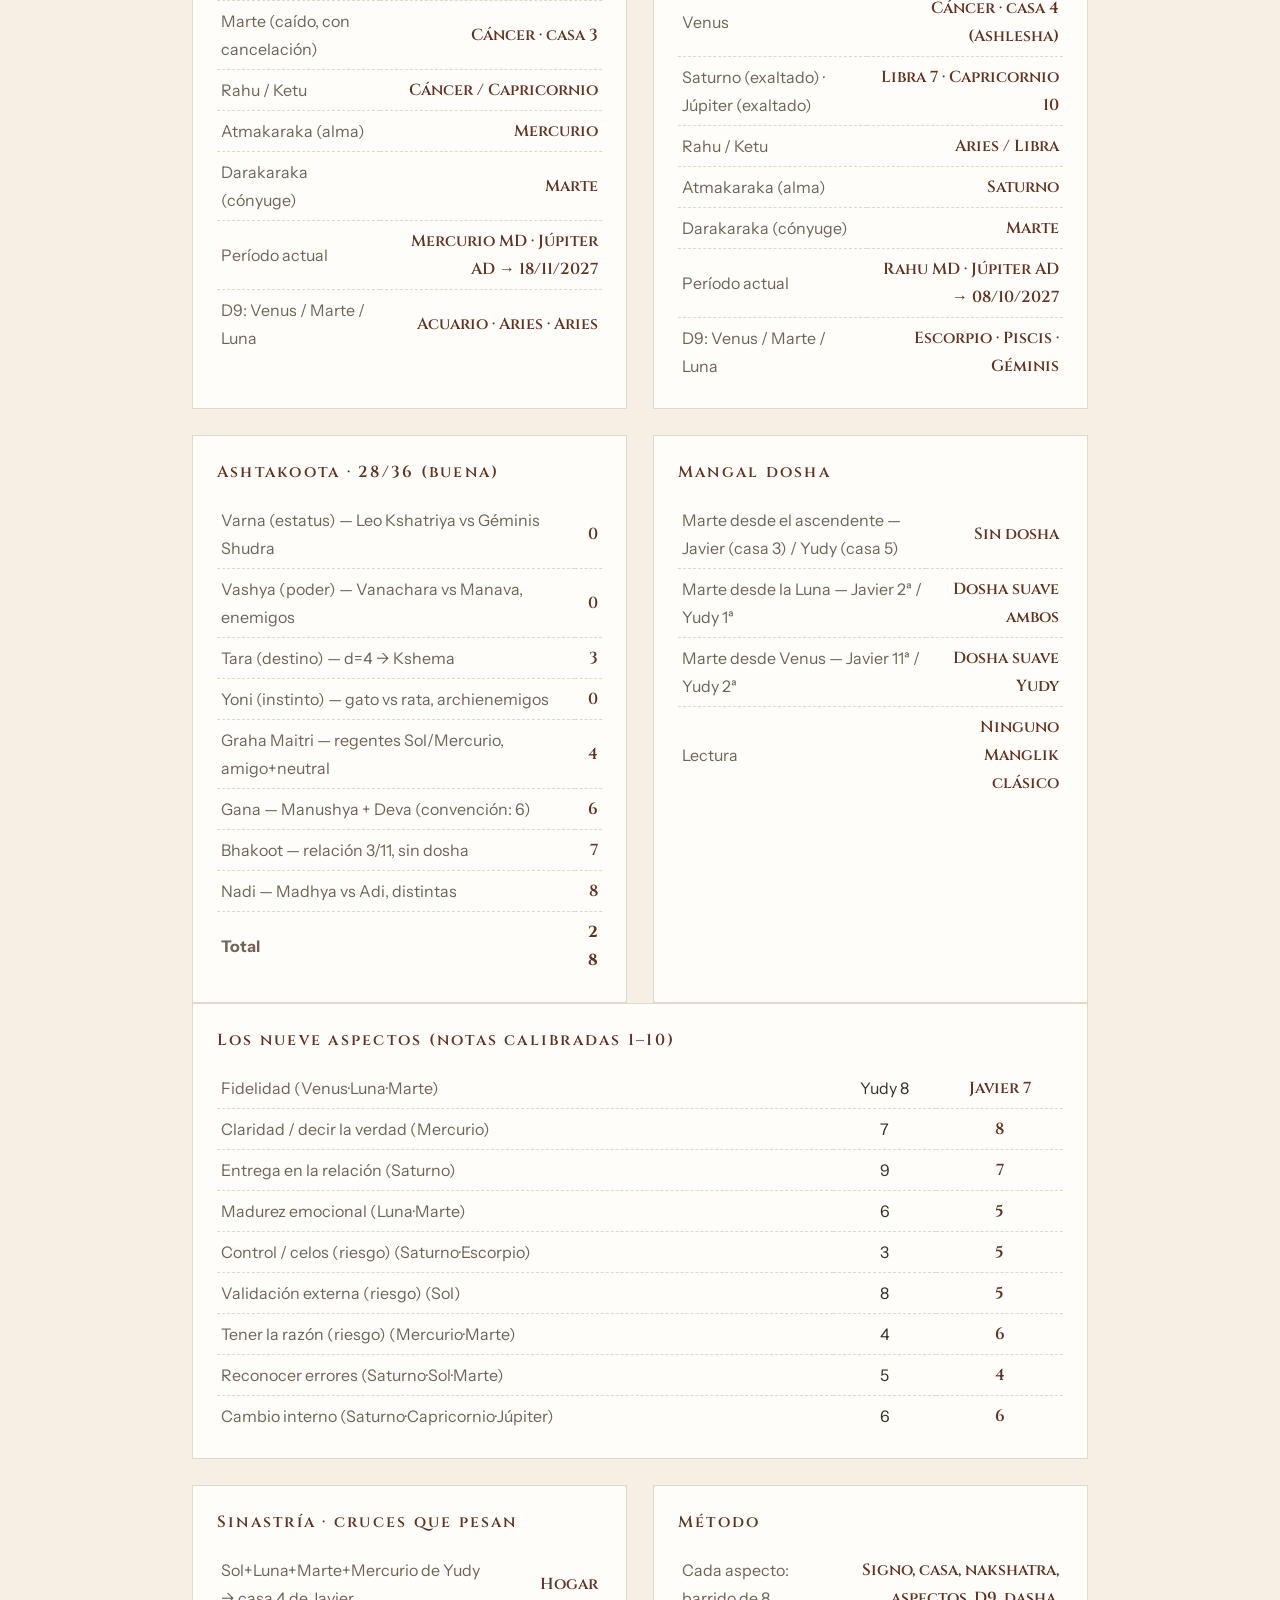
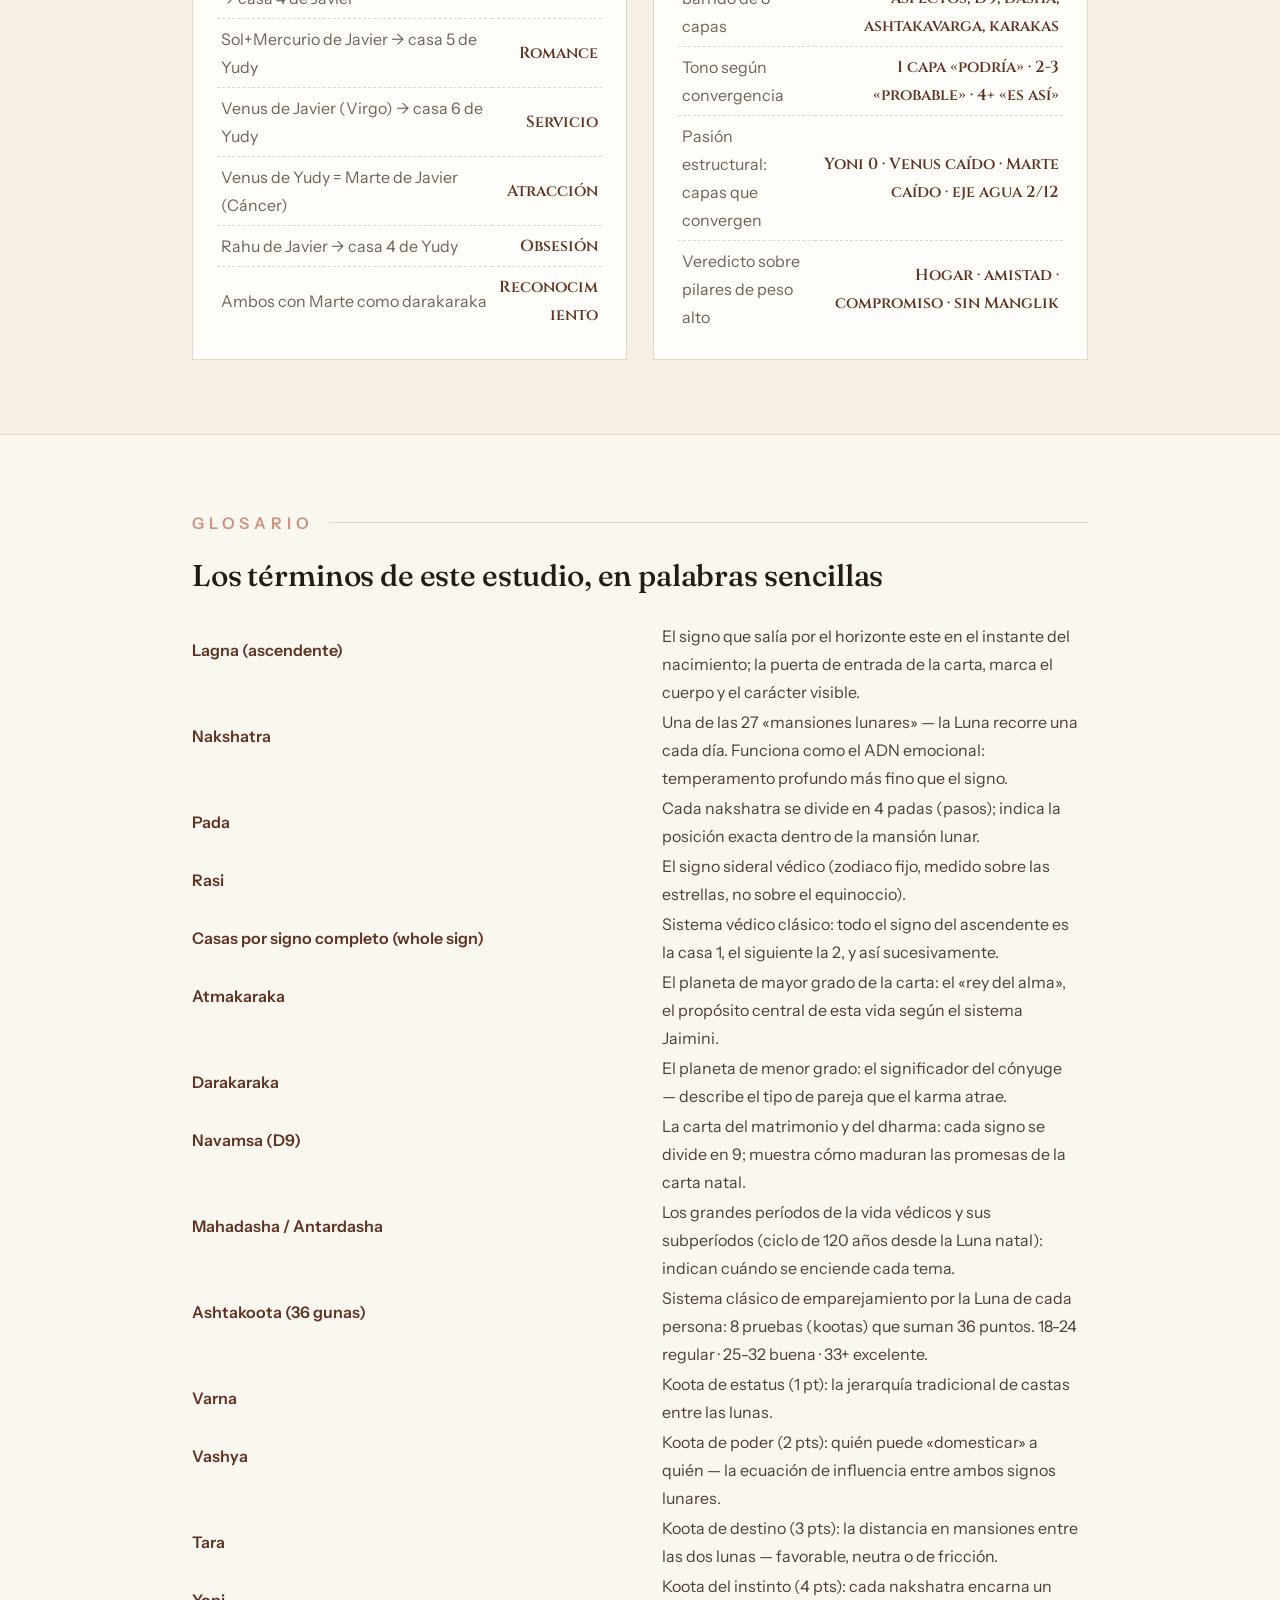
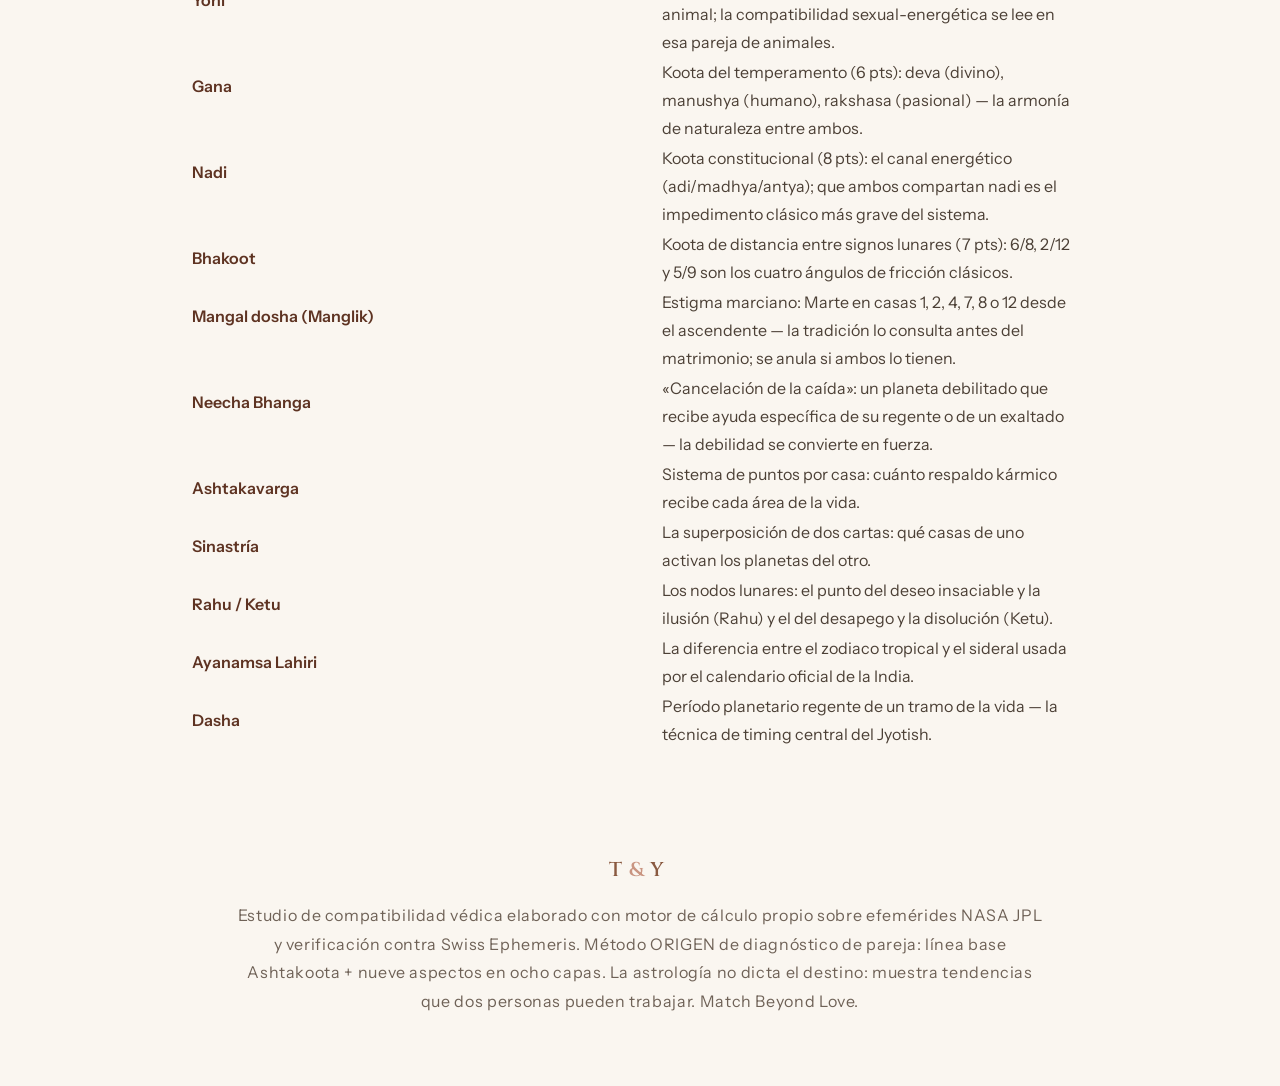
==== commit 467a3468: "Astrología: overflow-wrap en celdas del anexo (fix desborde en pantallas estrechas)" ====
--- a/astrologia/index.html
+++ b/astrologia/index.html
@@ -108,7 +108,7 @@
 .an-card{border:1px solid var(--line);background:var(--card);padding:22px 24px}
 .an-card h4{font-family:var(--display);font-size:16px;letter-spacing:.14em;font-weight:600;color:var(--copper);margin-bottom:14px}
 .an-card table{width:100%;border-collapse:collapse;font-family:var(--sans);font-size:16px}
-.an-card td{padding:6px 4px;border-bottom:1px dashed var(--line);color:#3a2f27}
+.an-card td{padding:6px 4px;border-bottom:1px dashed var(--line);color:#3a2f27;overflow-wrap:anywhere}
 .an-card td:last-child{text-align:right;font-family:var(--display);font-weight:600;color:var(--copper)}
 .an-card tr:last-child td{border-bottom:none}
 .an-card td.row{text-align:left;color:var(--muted)}
@@ -380,7 +380,7 @@
       <div class="an-card">
         <h4>Método</h4>
         <table>
-          <tr><td class="row">Cada aspecto: barrido de 8 capas</td><td>Signo·casa·nakshatra·aspectos·D9·dasha·ashtakavarga·karakas</td></tr>
+          <tr><td class="row">Cada aspecto: barrido de 8 capas</td><td>Signo, casa, nakshatra, aspectos, D9, dasha, ashtakavarga, karakas</td></tr>
           <tr><td class="row">Tono según convergencia</td><td>1 capa «podría» · 2-3 «probable» · 4+ «es así»</td></tr>
           <tr><td class="row">Pasión estructural: capas que convergen</td><td>Yoni 0 · Venus caído · Marte caído · eje agua 2/12</td></tr>
           <tr><td class="row">Veredicto sobre pilares de peso alto</td><td>Hogar · amistad · compromiso · sin Manglik</td></tr>
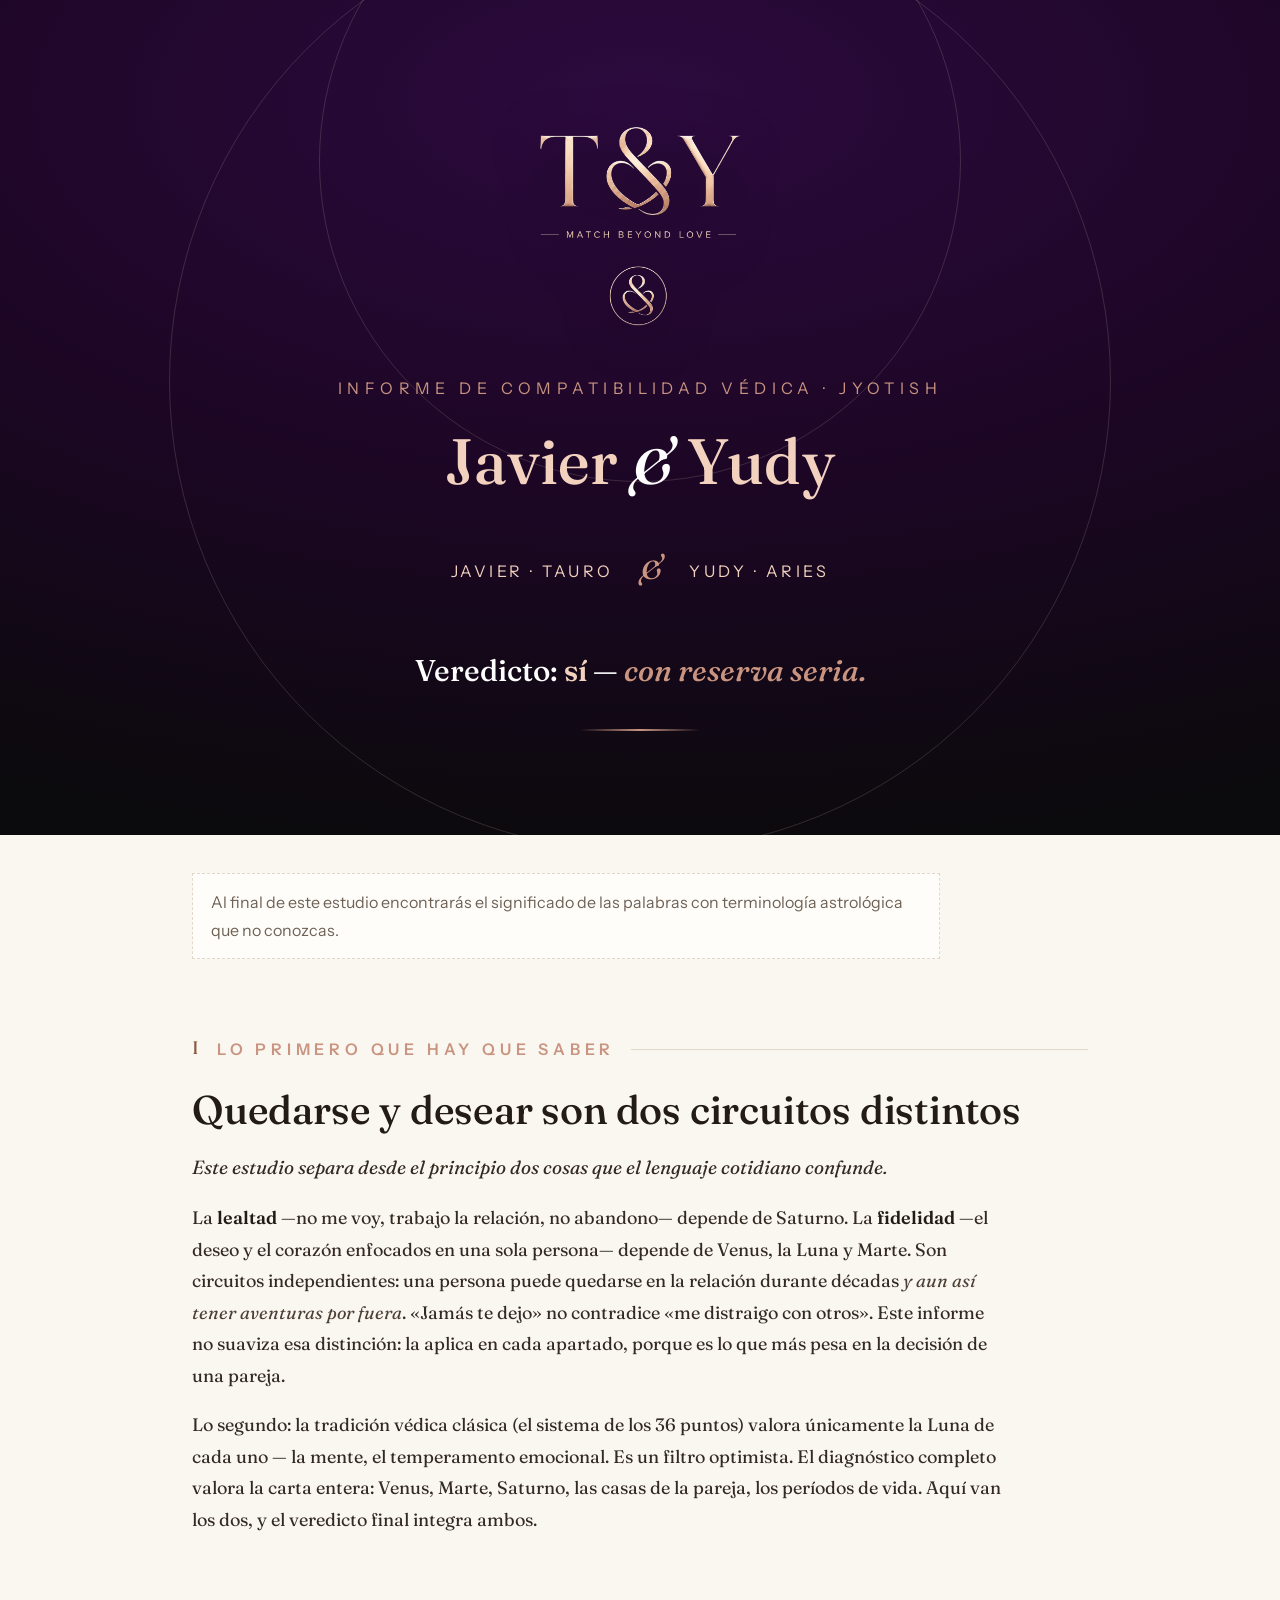
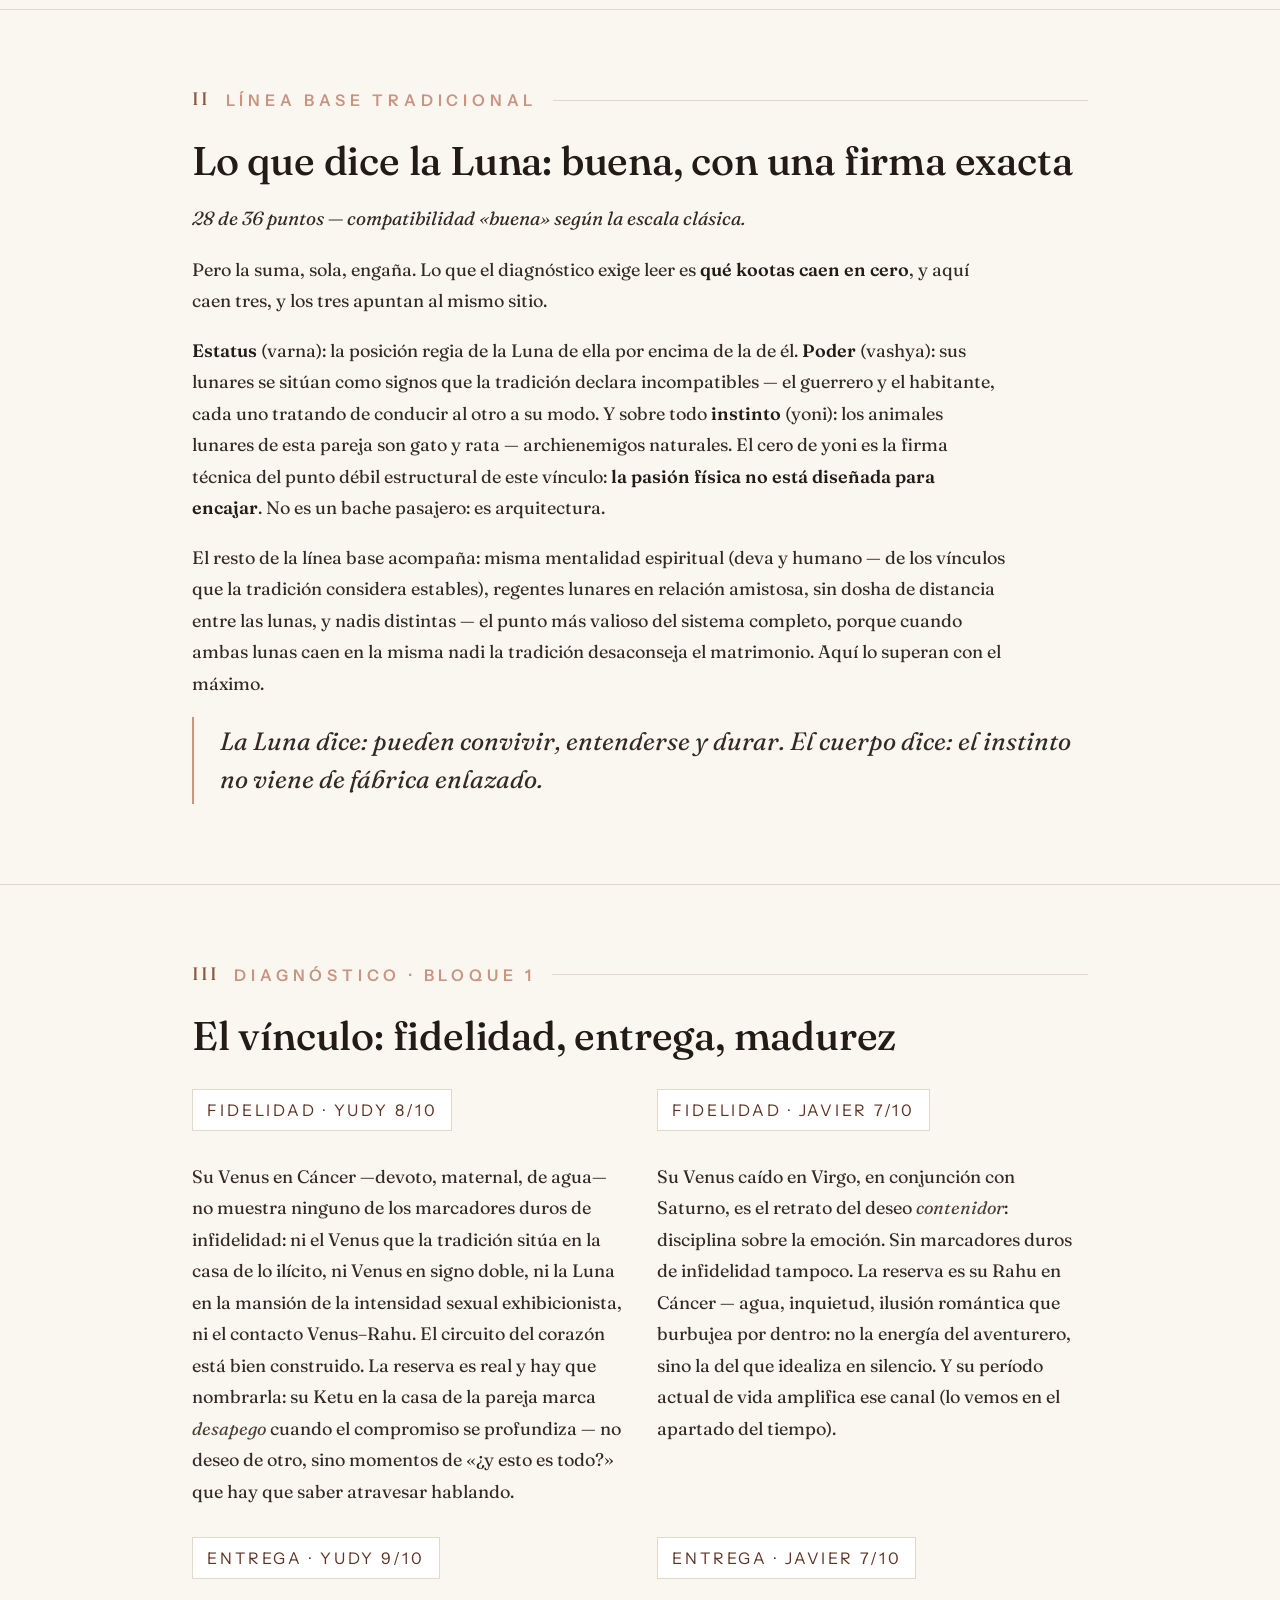
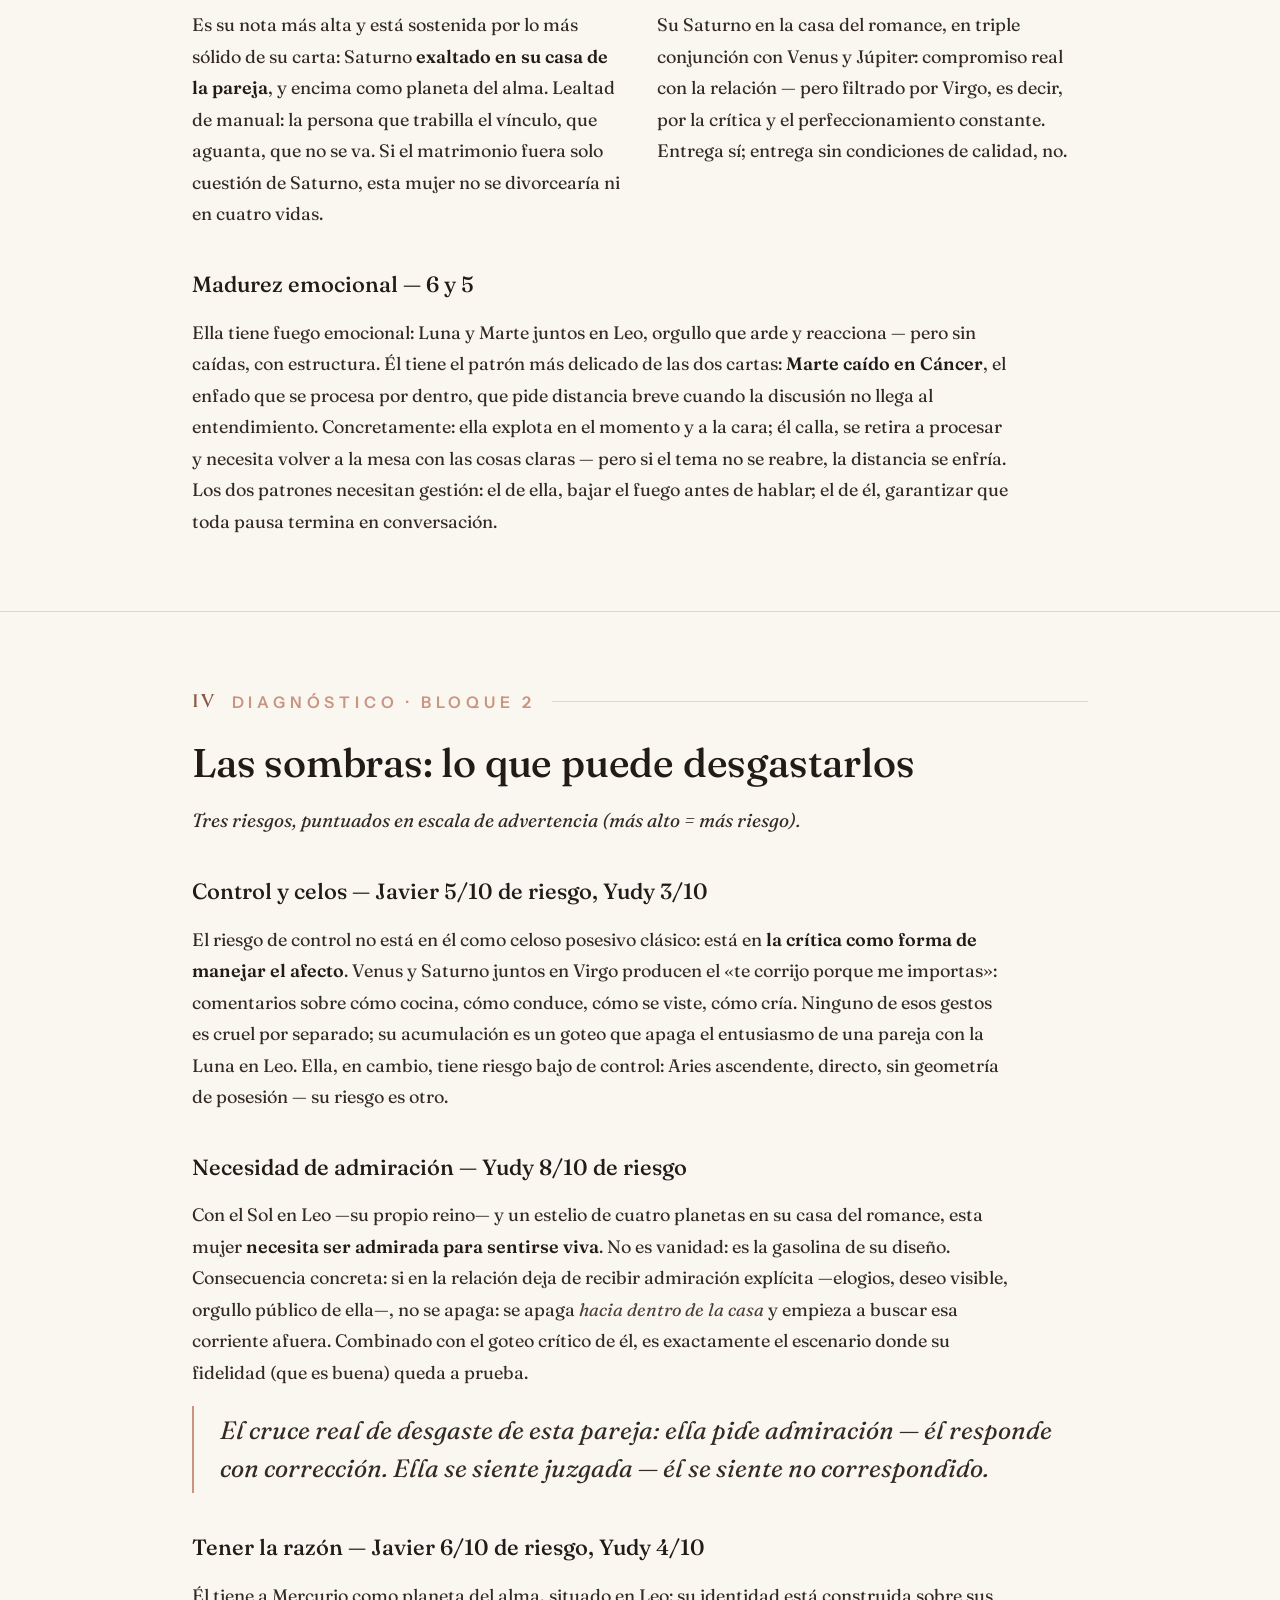
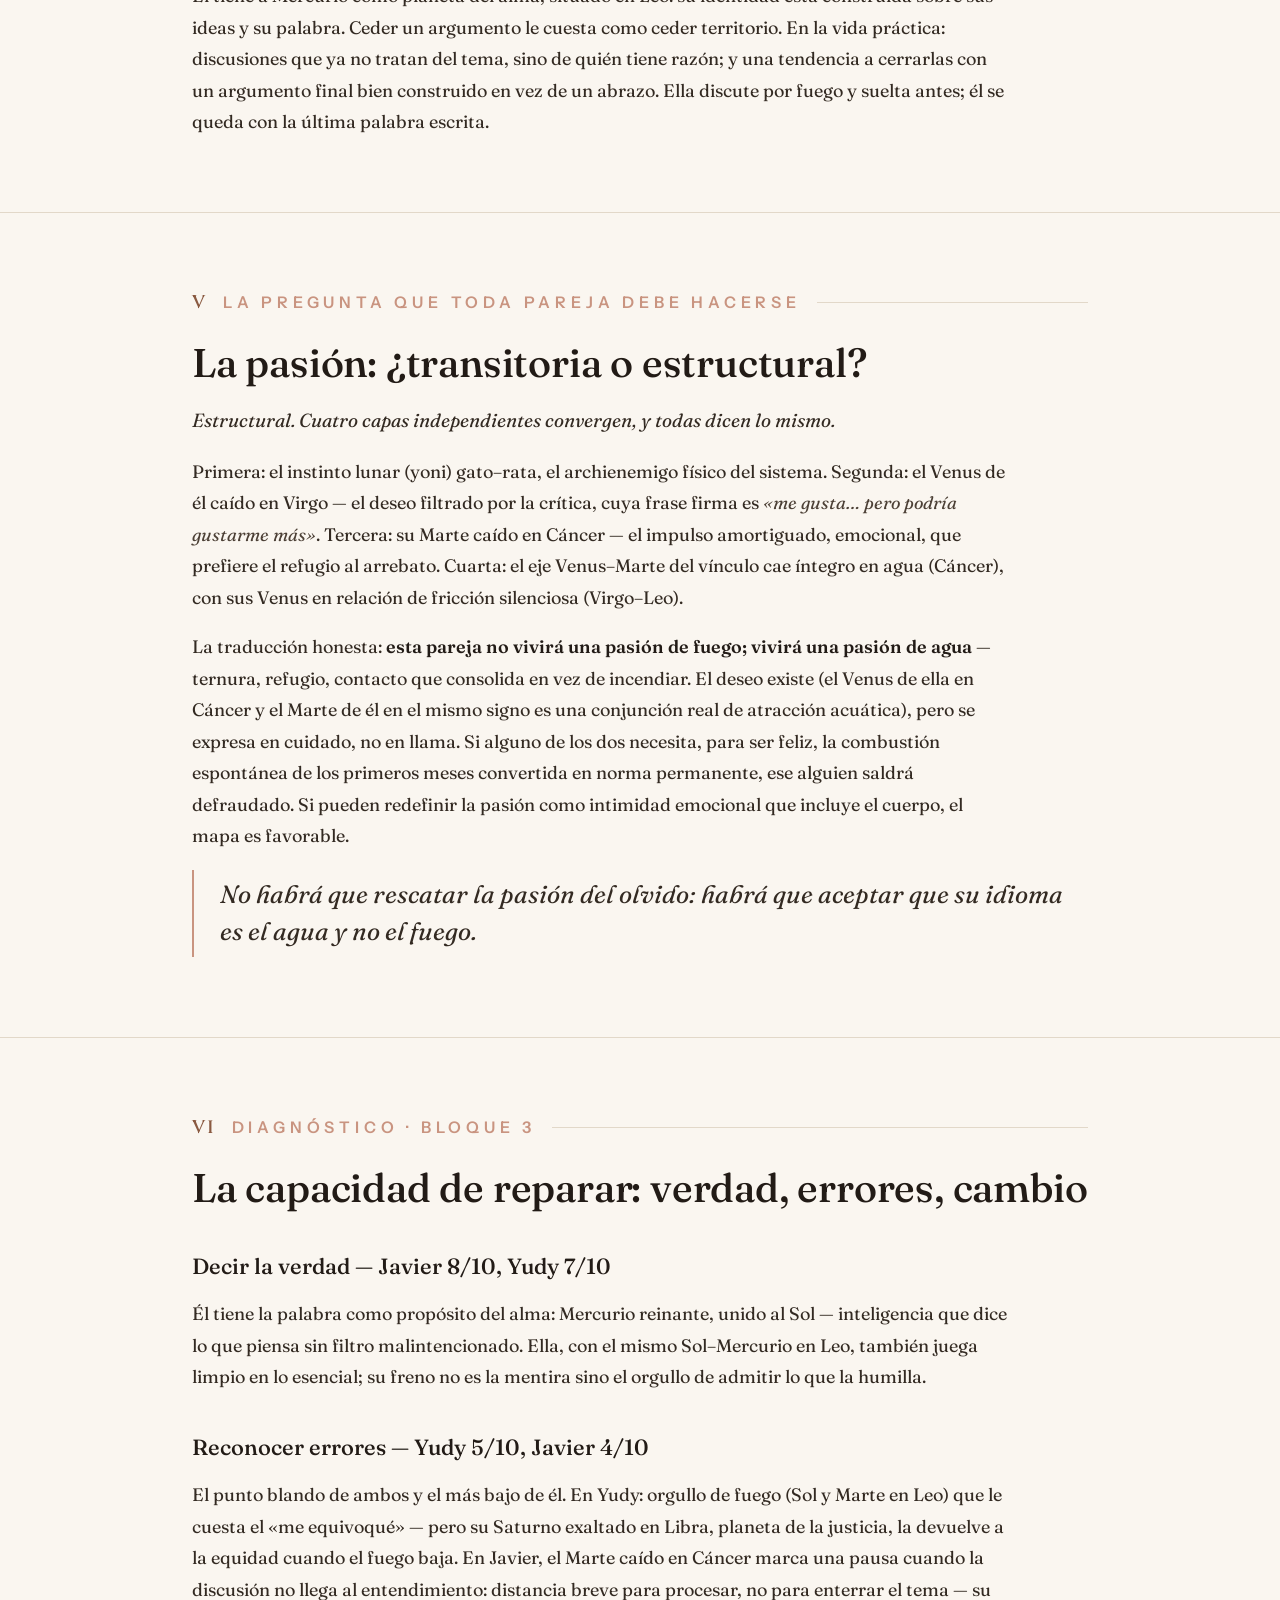
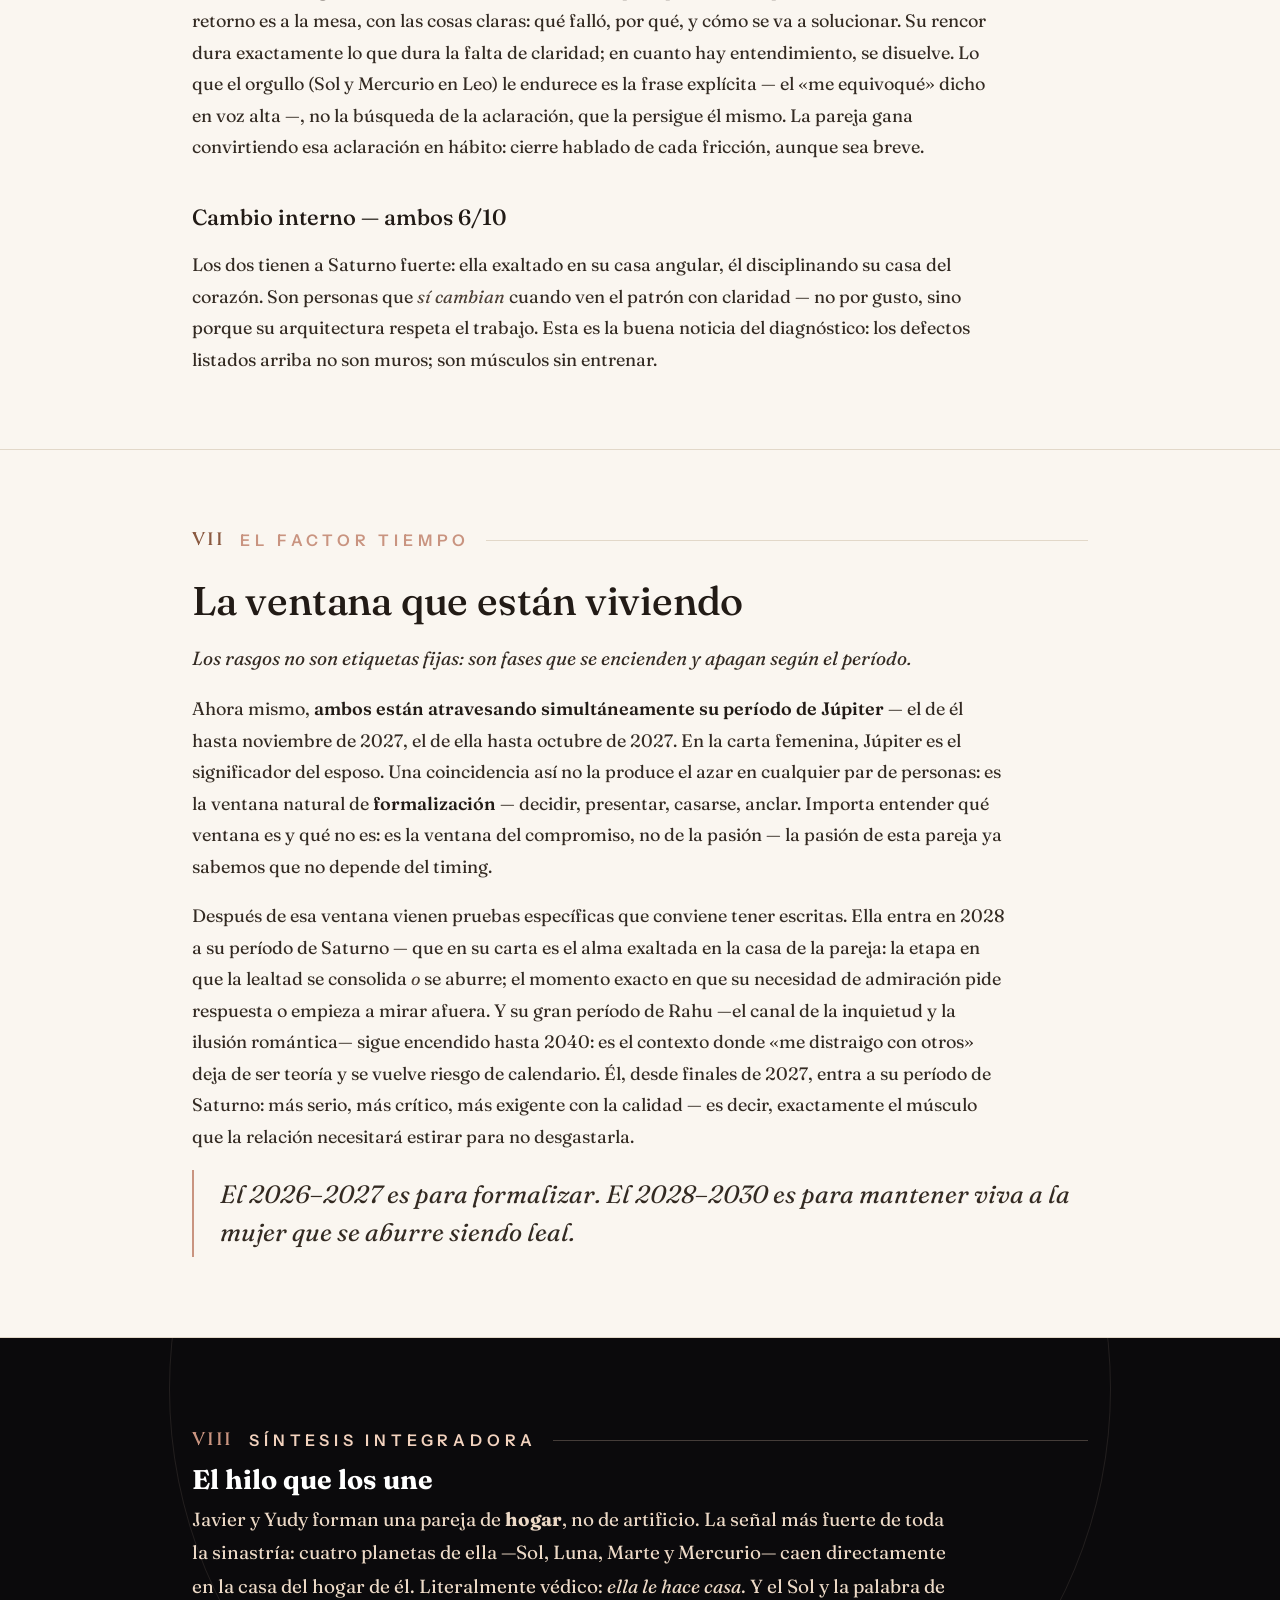
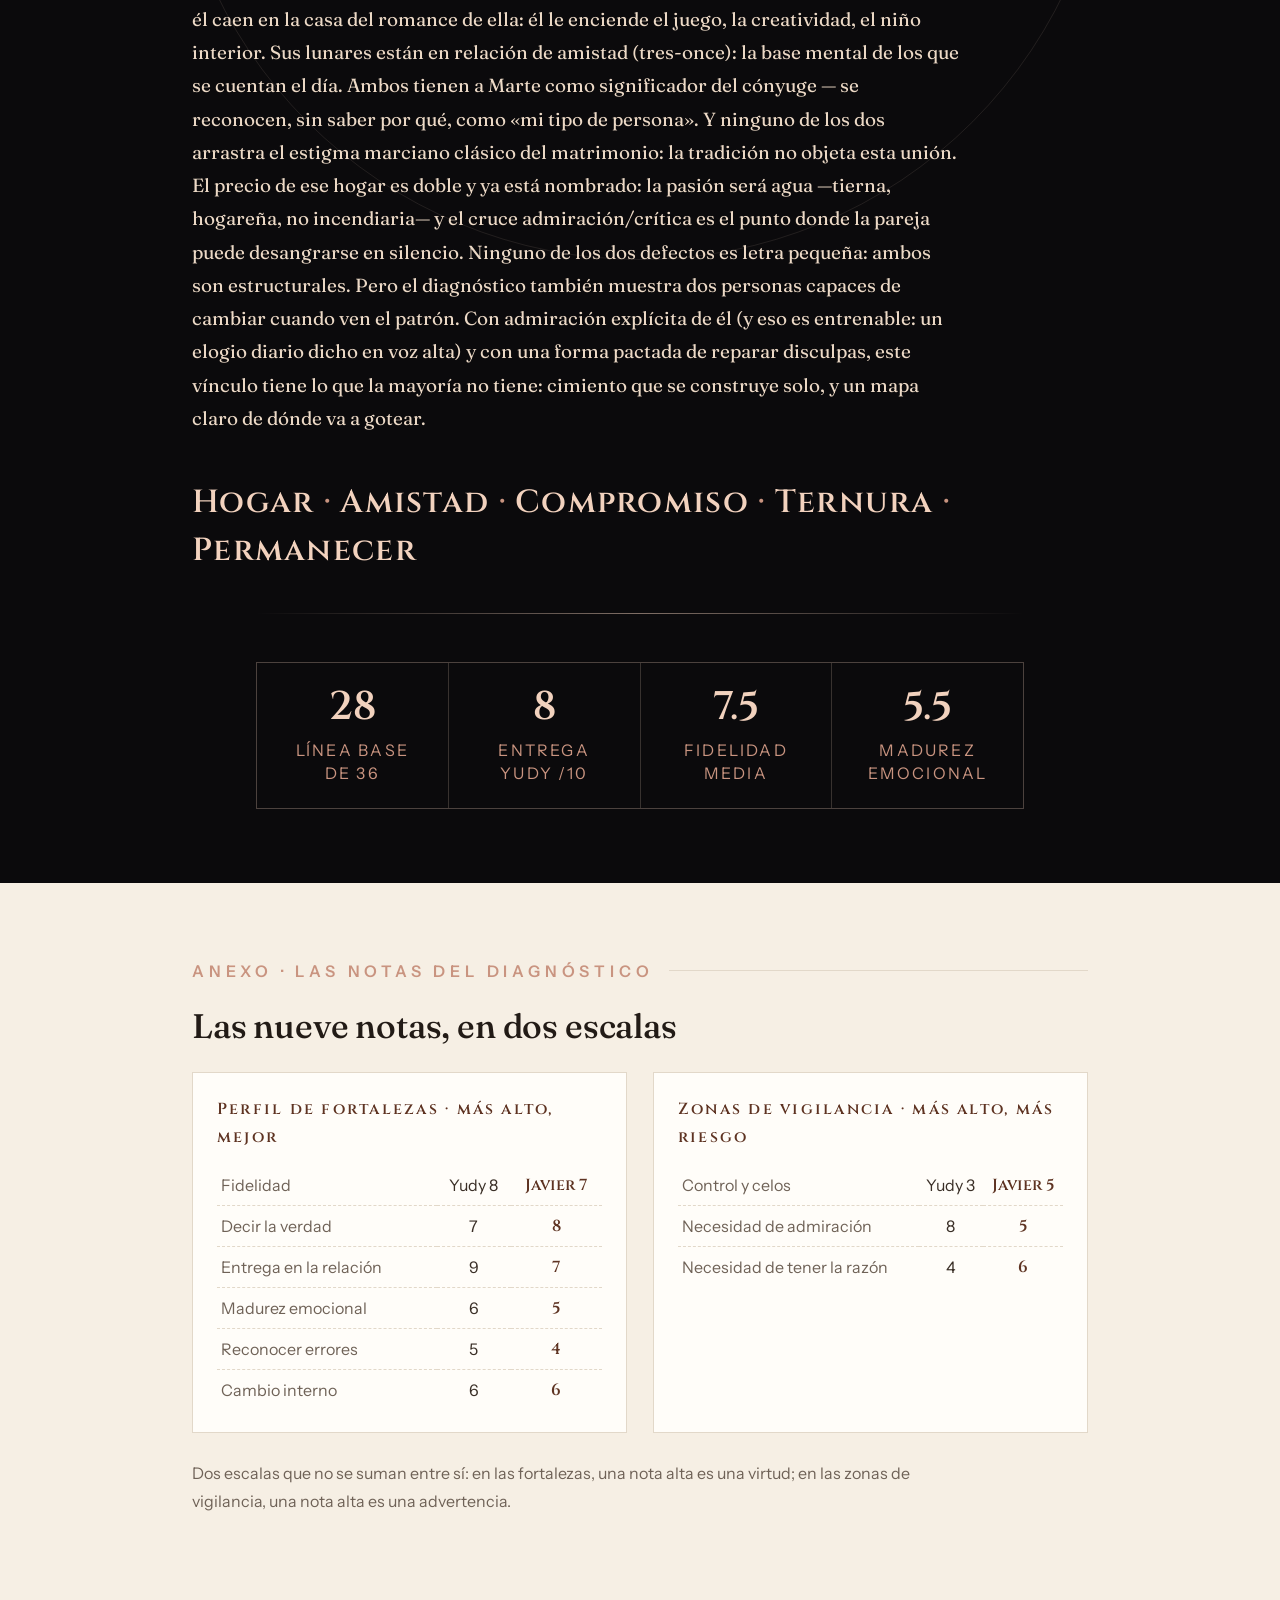
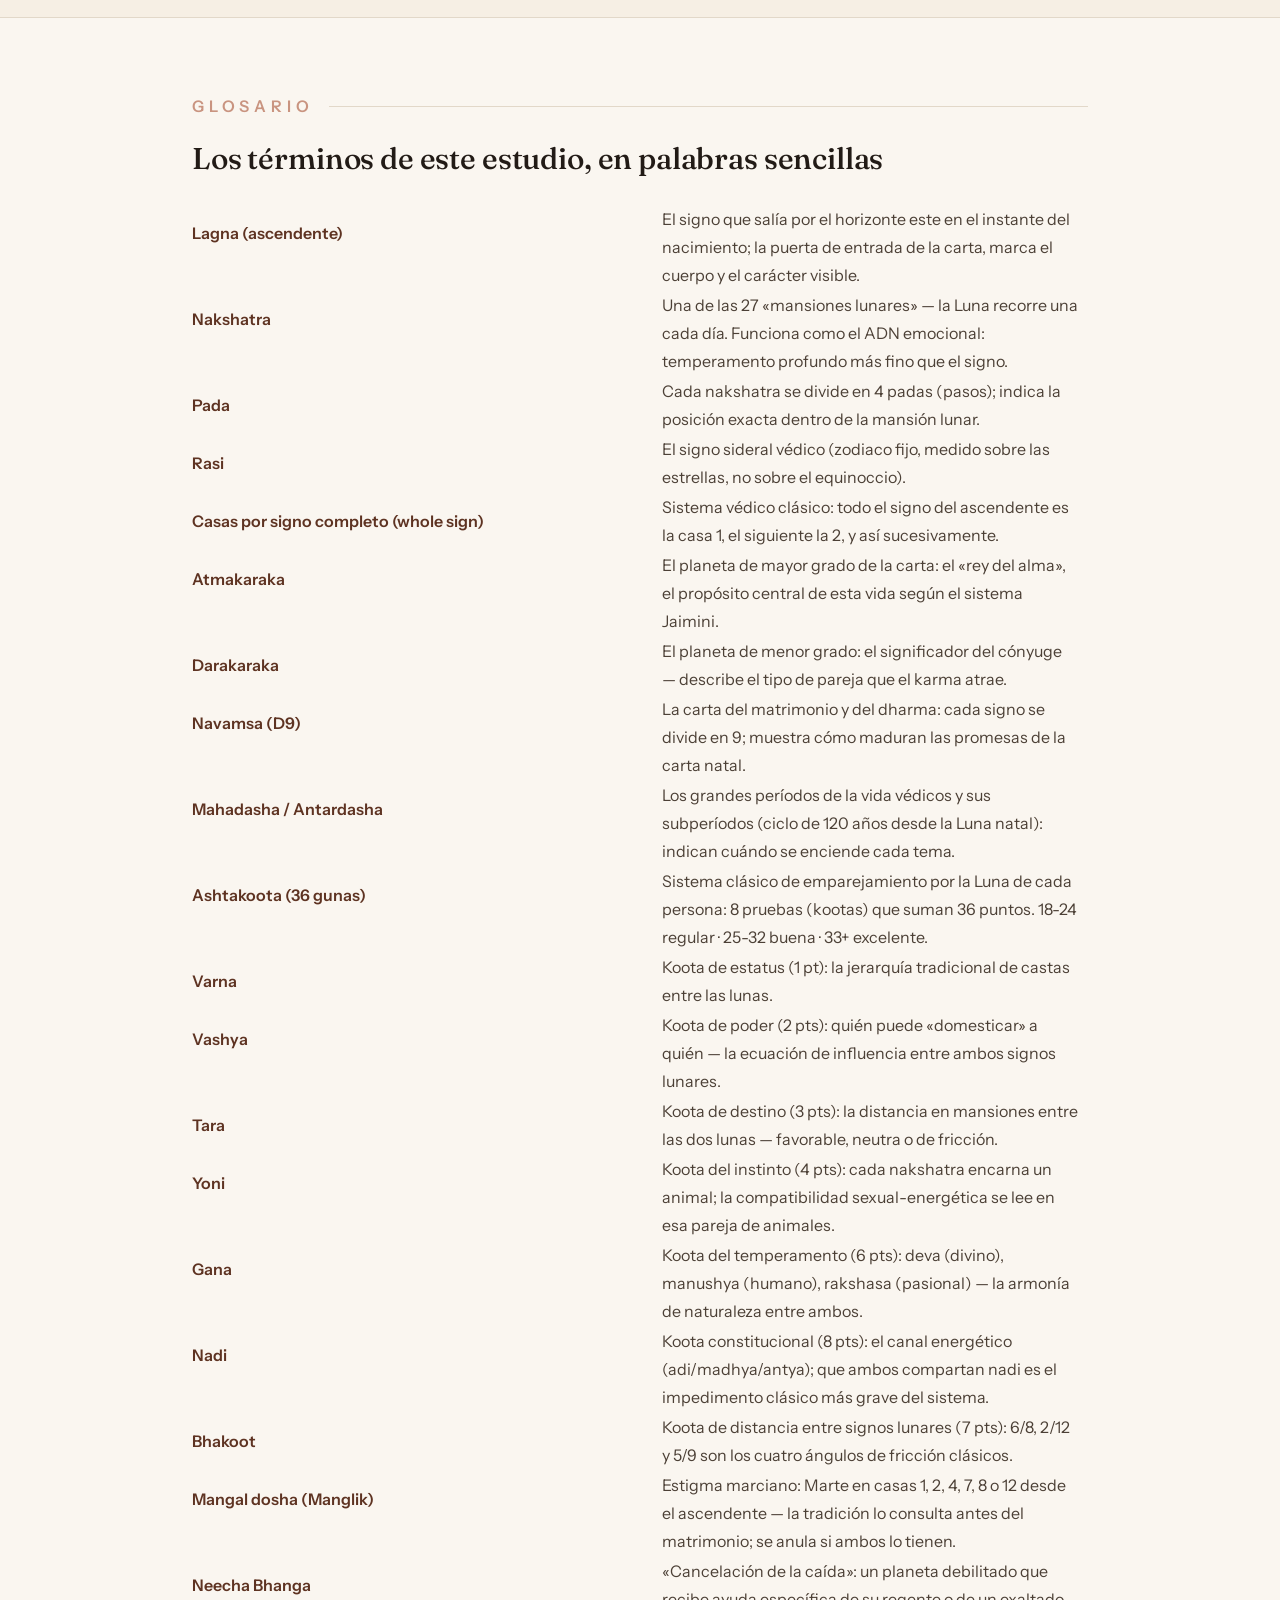
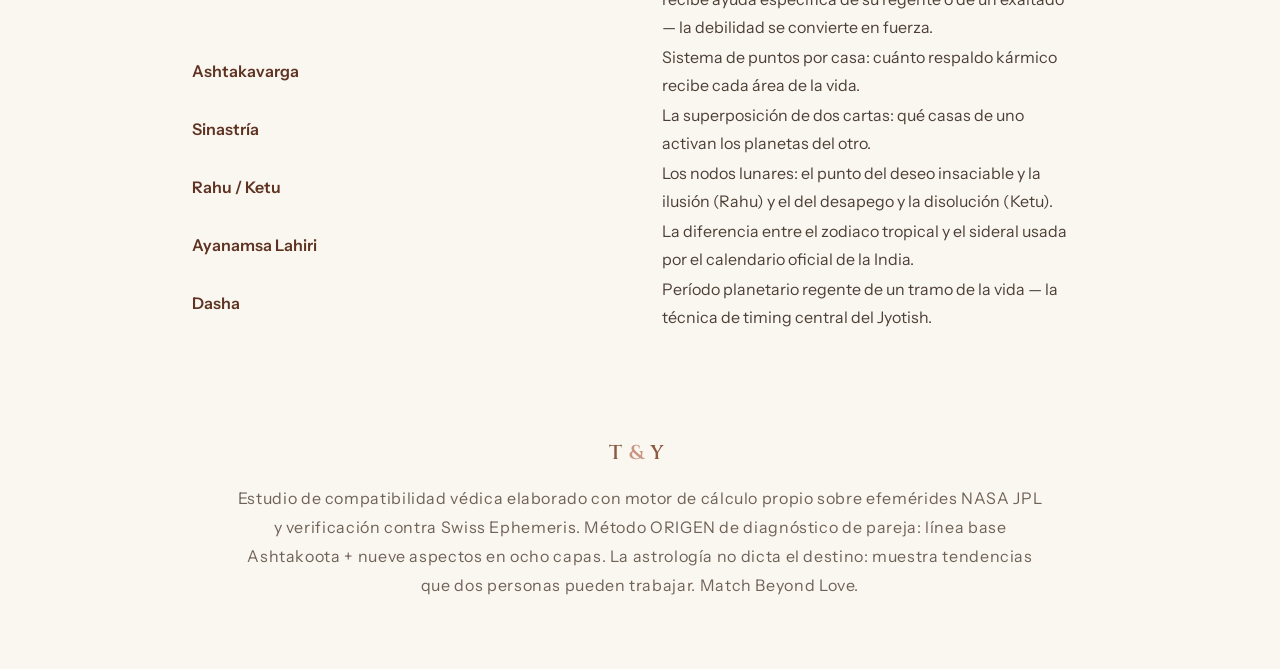
==== commit 439fd306: "Astrología: hero solo logo (sin duplicados), anexo reducido a notas en dos escalas, calibración Mart" ====
--- a/astrologia/index.html
+++ b/astrologia/index.html
@@ -49,11 +49,7 @@
 @keyframes logoFloat{0%,100%{transform:translateY(0)}50%{transform:translateY(-9px)}}
 @keyframes logoSheen{0%{background-position:-170% 0}55%{background-position:170% 0}100%{background-position:170% 0}}
 @media (prefers-reduced-motion:reduce){.logo-wrap .hero-logo,.logo-wrap .sheen{animation:none}.logo-wrap .sheen{background:none}}
-.tagline{display:inline-flex;align-items:center;gap:18px;margin-top:14px}
-.tagline .filete{width:44px;height:1px;background:linear-gradient(90deg,transparent,var(--rose))}
-.tagline .filete.r{background:linear-gradient(90deg,var(--rose),transparent)}
-.tagline span{font-family:var(--sans);font-size:16px;letter-spacing:.42em;color:var(--rose);text-transform:uppercase}
-.kicker{margin-top:56px;font-family:var(--sans);font-size:16px;letter-spacing:.34em;text-transform:uppercase;color:var(--rose)}
+.kicker{margin-top:44px;font-family:var(--sans);font-size:16px;letter-spacing:.34em;text-transform:uppercase;color:var(--rose)}
 .plum-hero h1{font-family:var(--serif);font-weight:500;font-size:clamp(40px,7vw,64px);line-height:1.08;margin-top:24px;letter-spacing:.005em;color:var(--champagne)}
 .plum-hero h1 em{font-style:italic;color:#fff}
 .plum-hero .lead{margin:26px auto 0;max-width:58ch;font-size:20px;color:#e6cbb4;font-family:var(--serif)}
@@ -134,15 +130,12 @@
 <!-- ============ PORTADA ============ -->
 <header class="plum-hero">
   <div class="wrap">
-    <div class="brand">T<span class="amp">&amp;</span>Y</div>
     <div class="logo-wrap">
       <img class="hero-logo" src="ty-logo-ciruela.png" alt="T&amp;Y · Match Beyond Love">
       <div class="sheen"></div>
     </div>
-    <div class="tagline"><span class="filete"></span><span>Match Beyond Love</span><span class="filete r"></span></div>
     <div class="kicker">Informe de compatibilidad védica · Jyotish</div>
     <h1>Javier <em>&amp;</em> Yudy</h1>
-    <p class="lead">Astrología sideral védica — ayanamsa Lahiri, casas por signo completo, efemérides NASA y verificación contra el estándar internacional. Dos valoraciones: la línea base tradicional de la Luna y el diagnóstico completo de la pareja, leído en ocho capas por separado.</p>
     <div class="pair-badge">
       <span class="p">Javier · Tauro</span>
       <span class="heart">&amp;</span>
@@ -155,7 +148,7 @@
 
 <main>
 <div class="wrap">
-  <p class="glosa-note" style="margin-top:38px">Al final de este estudio encontrarás el significado de todos los términos astrológicos.</p>
+  <p class="glosa-note" style="margin-top:38px">Al final de este estudio encontrarás el significado de las palabras con terminología astrológica que no conozcas.</p>
 </div>
 
 <!-- ============ I · PRINCIPIO CERO ============ -->
@@ -208,7 +201,7 @@
       </div>
     </div>
     <h3>Madurez emocional — 6 y 5</h3>
-    <p>Ella tiene fuego emocional: Luna y Marte juntos en Leo, orgullo que arde y reacciona — pero sin caídas, con estructura. Él tiene el patrón más delicado de las dos cartas: <strong>Marte caído en Cáncer</strong>, el enfado que no se dice y se traga, que reaparece como retirada silenciosa o como sarcasmo indirecto. Concretamente: ella explota en el momento y a la cara; él acumula tres fricciones sin decir nada y a la cuarta suena frío «sin motivo». Los dos patrones necesitan gestión, pero el de él es el que más erosiona una relación de pareja, porque el conflicto no entra al circuito de reparación.</p>
+    <p>Ella tiene fuego emocional: Luna y Marte juntos en Leo, orgullo que arde y reacciona — pero sin caídas, con estructura. Él tiene el patrón más delicado de las dos cartas: <strong>Marte caído en Cáncer</strong>, el enfado que se procesa por dentro, que pide distancia breve cuando la discusión no llega al entendimiento. Concretamente: ella explota en el momento y a la cara; él calla, se retira a procesar y necesita volver a la mesa con las cosas claras — pero si el tema no se reabre, la distancia se enfría. Los dos patrones necesitan gestión: el de ella, bajar el fuego antes de hablar; el de él, garantizar que toda pausa termina en conversación.</p>
   </div>
 </section>
 
@@ -248,7 +241,7 @@
     <h3>Decir la verdad — Javier 8/10, Yudy 7/10</h3>
     <p>Él tiene la palabra como propósito del alma: Mercurio reinante, unido al Sol — inteligencia que dice lo que piensa sin filtro malintencionado. Ella, con el mismo Sol–Mercurio en Leo, también juega limpio en lo esencial; su freno no es la mentira sino el orgullo de admitir lo que la humilla.</p>
     <h3>Reconocer errores — Yudy 5/10, Javier 4/10</h3>
-    <p>El punto blando de ambos y el más bajo de él. En Yudy: orgullo de fuego (Sol y Marte en Leo) que le cuesta el «me equivoqué» — pero su Saturno exaltado en Libra, planeta de la justicia, la devuelve a la equidad cuando el fuego baja. En Javier el orgullo se suma a la retirada pasiva del Marte caído: su forma de reconocer un error es desaparecer un rato y volver como si nada, sin la frase explícita. La pareja necesitará un ritual concreto — disculpa dicha en voz alta, no presupuesta — o este circuito queda cojo.</p>
+    <p>El punto blando de ambos y el más bajo de él. En Yudy: orgullo de fuego (Sol y Marte en Leo) que le cuesta el «me equivoqué» — pero su Saturno exaltado en Libra, planeta de la justicia, la devuelve a la equidad cuando el fuego baja. En Javier, el Marte caído en Cáncer marca una pausa cuando la discusión no llega al entendimiento: distancia breve para procesar, no para enterrar el tema — su retorno es a la mesa, con las cosas claras: qué falló, por qué, y cómo se va a solucionar. Su rencor dura exactamente lo que dura la falta de claridad; en cuanto hay entendimiento, se disuelve. Lo que el orgullo (Sol y Mercurio en Leo) le endurece es la frase explícita — el «me equivoqué» dicho en voz alta —, no la búsqueda de la aclaración, que la persigue él mismo. La pareja gana convirtiendo esa aclaración en hábito: cierre hablado de cada fricción, aunque sea breve.</p>
     <h3>Cambio interno — ambos 6/10</h3>
     <p>Los dos tienen a Saturno fuerte: ella exaltado en su casa angular, él disciplinando su casa del corazón. Son personas que <em>sí cambian</em> cuando ven el patrón con claridad — no por gusto, sino porque su arquitectura respeta el trabajo. Esta es la buena noticia del diagnóstico: los defectos listados arriba no son muros; son músculos sin entrenar.</p>
   </div>
@@ -287,106 +280,31 @@
 <!-- ============ ANEXO ============ -->
 <section class="section annex">
   <div class="wrap">
-    <div class="sec-eyebrow">Anexo · Detalle técnico</div>
-    <h2>La arquitectura del cielo</h2>
-    <p class="note">Motor de cálculo propio (efemérides NASA JPL, ayanamsa Lahiri, casas por signo completo, Luna geocéntrica; verificado contra Swiss Ephemeris el 27/09/2026, desviación &lt; 0,5′ de arco). Ashtakoota calculado por tablas deterministas según convenciones ORIGEN. Escala de los nueve aspectos: 1–10 por persona, separados.</p>
+    <div class="sec-eyebrow">Anexo · Las notas del diagnóstico</div>
+    <h2>Las nueve notas, en dos escalas</h2>
 
     <div class="grid2">
       <div class="an-card">
-        <h4>Javier · 26-08-1981 · 00:05 · Mataró</h4>
+        <h4>Perfil de fortalezas · más alto, mejor</h4>
         <table>
-          <tr><td class="row">Ascendente (lagna)</td><td>Tauro 5°09′</td></tr>
-          <tr><td class="row">Luna · nakshatra</td><td>Géminis 22°56′ · Punarvasu 1</td></tr>
-          <tr><td class="row">Sol + Mercurio</td><td>Leo · casa 4</td></tr>
-          <tr><td class="row">Júpiter + Venus + Saturno</td><td>Virgo · casa 5</td></tr>
-          <tr><td class="row">Marte (caído, con cancelación)</td><td>Cáncer · casa 3</td></tr>
-          <tr><td class="row">Rahu / Ketu</td><td>Cáncer / Capricornio</td></tr>
-          <tr><td class="row">Atmakaraka (alma)</td><td>Mercurio</td></tr>
-          <tr><td class="row">Darakaraka (cónyuge)</td><td>Marte</td></tr>
-          <tr><td class="row">Período actual</td><td>Mercurio MD · Júpiter AD → 18/11/2027</td></tr>
-          <tr><td class="row">D9: Venus / Marte / Luna</td><td>Acuario · Aries · Aries</td></tr>
+          <tr><td class="row">Fidelidad</td><td class="c">Yudy 8</td><td class="c">Javier 7</td></tr>
+          <tr><td class="row">Decir la verdad</td><td class="c">7</td><td class="c">8</td></tr>
+          <tr><td class="row">Entrega en la relación</td><td class="c">9</td><td class="c">7</td></tr>
+          <tr><td class="row">Madurez emocional</td><td class="c">6</td><td class="c">5</td></tr>
+          <tr><td class="row">Reconocer errores</td><td class="c">5</td><td class="c">4</td></tr>
+          <tr><td class="row">Cambio interno</td><td class="c">6</td><td class="c">6</td></tr>
         </table>
       </div>
       <div class="an-card">
-        <h4>Yudy · 13-09-1985 · 20:20 · Bogotá</h4>
+        <h4>Zonas de vigilancia · más alto, más riesgo</h4>
         <table>
-          <tr><td class="row">Ascendente (lagna)</td><td>Aries 8°45′</td></tr>
-          <tr><td class="row">Luna · nakshatra</td><td>Leo 17°35′ · Purva Phalguni 2</td></tr>
-          <tr><td class="row">Estelio (Sol·Luna·Marte·Mercurio)</td><td>Leo · casa 5</td></tr>
-          <tr><td class="row">Venus</td><td>Cáncer · casa 4 (Ashlesha)</td></tr>
-          <tr><td class="row">Saturno (exaltado) · Júpiter (exaltado)</td><td>Libra 7 · Capricornio 10</td></tr>
-          <tr><td class="row">Rahu / Ketu</td><td>Aries / Libra</td></tr>
-          <tr><td class="row">Atmakaraka (alma)</td><td>Saturno</td></tr>
-          <tr><td class="row">Darakaraka (cónyuge)</td><td>Marte</td></tr>
-          <tr><td class="row">Período actual</td><td>Rahu MD · Júpiter AD → 08/10/2027</td></tr>
-          <tr><td class="row">D9: Venus / Marte / Luna</td><td>Escorpio · Piscis · Géminis</td></tr>
+          <tr><td class="row">Control y celos</td><td class="c">Yudy 3</td><td class="c">Javier 5</td></tr>
+          <tr><td class="row">Necesidad de admiración</td><td class="c">8</td><td class="c">5</td></tr>
+          <tr><td class="row">Necesidad de tener la razón</td><td class="c">4</td><td class="c">6</td></tr>
         </table>
       </div>
     </div>
-
-    <div class="grid2">
-      <div class="an-card">
-        <h4>Ashtakoota · 28/36 (buena)</h4>
-        <table>
-          <tr><td class="row">Varna (estatus) — Leo Kshatriya vs Géminis Shudra</td><td>0</td></tr>
-          <tr><td class="row">Vashya (poder) — Vanachara vs Manava, enemigos</td><td>0</td></tr>
-          <tr><td class="row">Tara (destino) — d=4 → Kshema</td><td>3</td></tr>
-          <tr><td class="row">Yoni (instinto) — gato vs rata, archienemigos</td><td>0</td></tr>
-          <tr><td class="row">Graha Maitri — regentes Sol/Mercurio, amigo+neutral</td><td>4</td></tr>
-          <tr><td class="row">Gana — Manushya + Deva (convención: 6)</td><td>6</td></tr>
-          <tr><td class="row">Bhakoot — relación 3/11, sin dosha</td><td>7</td></tr>
-          <tr><td class="row">Nadi — Madhya vs Adi, distintas</td><td>8</td></tr>
-          <tr><td class="row"><strong>Total</strong></td><td><strong>28</strong></td></tr>
-        </table>
-      </div>
-      <div class="an-card">
-        <h4>Mangal dosha</h4>
-        <table>
-          <tr><td class="row">Marte desde el ascendente — Javier (casa 3) / Yudy (casa 5)</td><td>Sin dosha</td></tr>
-          <tr><td class="row">Marte desde la Luna — Javier 2ª / Yudy 1ª</td><td>Dosha suave ambos</td></tr>
-          <tr><td class="row">Marte desde Venus — Javier 11ª / Yudy 2ª</td><td>Dosha suave Yudy</td></tr>
-          <tr><td class="row">Lectura</td><td>Ninguno Manglik clásico</td></tr>
-        </table>
-      </div>
-    </div>
-
-    <div class="an-card couple" style="max-width:100%">
-      <h4>Los nueve aspectos (notas calibradas 1–10)</h4>
-      <table>
-        <tr><td class="row">Fidelidad (Venus·Luna·Marte)</td><td class="c">Yudy 8</td><td class="c">Javier 7</td></tr>
-        <tr><td class="row">Claridad / decir la verdad (Mercurio)</td><td class="c">7</td><td class="c">8</td></tr>
-        <tr><td class="row">Entrega en la relación (Saturno)</td><td class="c">9</td><td class="c">7</td></tr>
-        <tr><td class="row">Madurez emocional (Luna·Marte)</td><td class="c">6</td><td class="c">5</td></tr>
-        <tr><td class="row">Control / celos (riesgo) (Saturno·Escorpio)</td><td class="c">3</td><td class="c">5</td></tr>
-        <tr><td class="row">Validación externa (riesgo) (Sol)</td><td class="c">8</td><td class="c">5</td></tr>
-        <tr><td class="row">Tener la razón (riesgo) (Mercurio·Marte)</td><td class="c">4</td><td class="c">6</td></tr>
-        <tr><td class="row">Reconocer errores (Saturno·Sol·Marte)</td><td class="c">5</td><td class="c">4</td></tr>
-        <tr><td class="row">Cambio interno (Saturno·Capricornio·Júpiter)</td><td class="c">6</td><td class="c">6</td></tr>
-      </table>
-    </div>
-
-    <div class="grid2">
-      <div class="an-card">
-        <h4>Sinastría · cruces que pesan</h4>
-        <table>
-          <tr><td class="row">Sol+Luna+Marte+Mercurio de Yudy → casa 4 de Javier</td><td>Hogar</td></tr>
-          <tr><td class="row">Sol+Mercurio de Javier → casa 5 de Yudy</td><td>Romance</td></tr>
-          <tr><td class="row">Venus de Javier (Virgo) → casa 6 de Yudy</td><td>Servicio</td></tr>
-          <tr><td class="row">Venus de Yudy = Marte de Javier (Cáncer)</td><td>Atracción</td></tr>
-          <tr><td class="row">Rahu de Javier → casa 4 de Yudy</td><td>Obsesión</td></tr>
-          <tr><td class="row">Ambos con Marte como darakaraka</td><td>Reconocimiento</td></tr>
-        </table>
-      </div>
-      <div class="an-card">
-        <h4>Método</h4>
-        <table>
-          <tr><td class="row">Cada aspecto: barrido de 8 capas</td><td>Signo, casa, nakshatra, aspectos, D9, dasha, ashtakavarga, karakas</td></tr>
-          <tr><td class="row">Tono según convergencia</td><td>1 capa «podría» · 2-3 «probable» · 4+ «es así»</td></tr>
-          <tr><td class="row">Pasión estructural: capas que convergen</td><td>Yoni 0 · Venus caído · Marte caído · eje agua 2/12</td></tr>
-          <tr><td class="row">Veredicto sobre pilares de peso alto</td><td>Hogar · amistad · compromiso · sin Manglik</td></tr>
-        </table>
-      </div>
-    </div>
+    <p class="note" style="margin-top:26px">Dos escalas que no se suman entre sí: en las fortalezas, una nota alta es una virtud; en las zonas de vigilancia, una nota alta es una advertencia.</p>
   </div>
 </section>
 
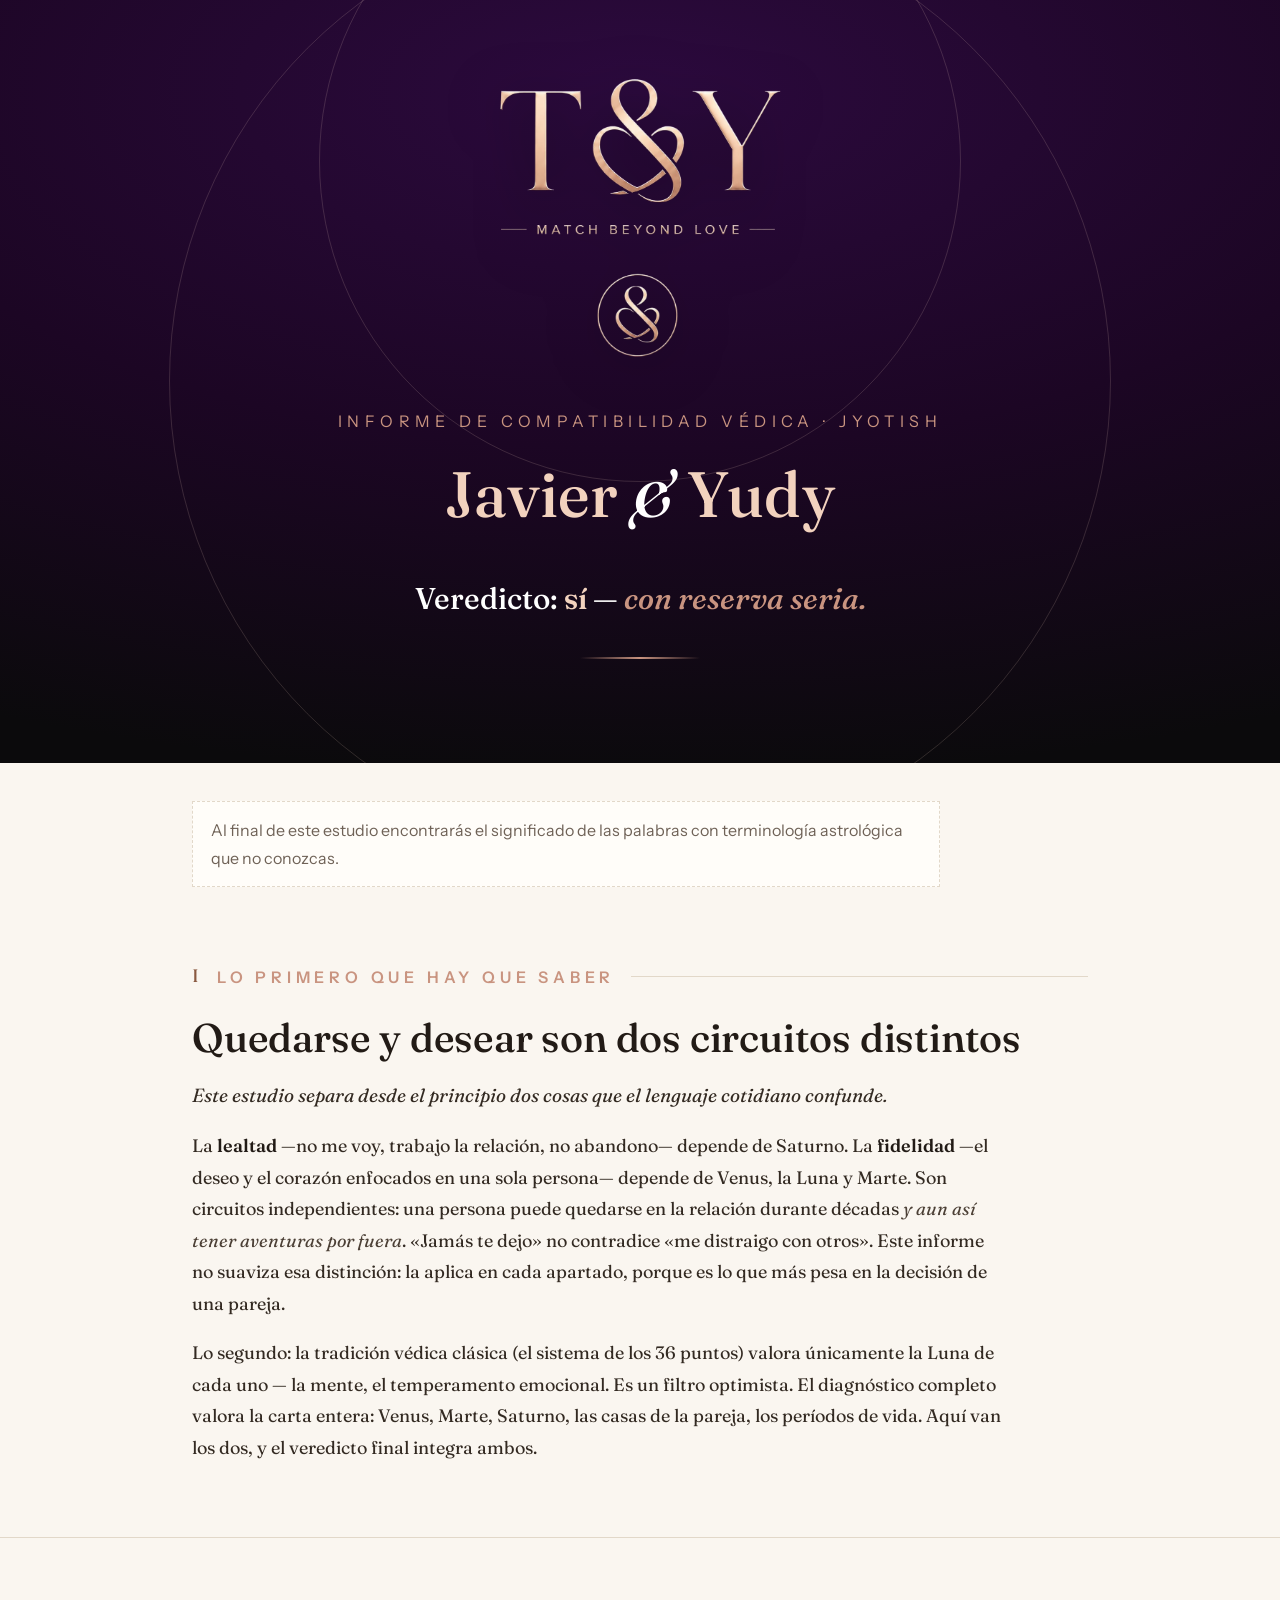
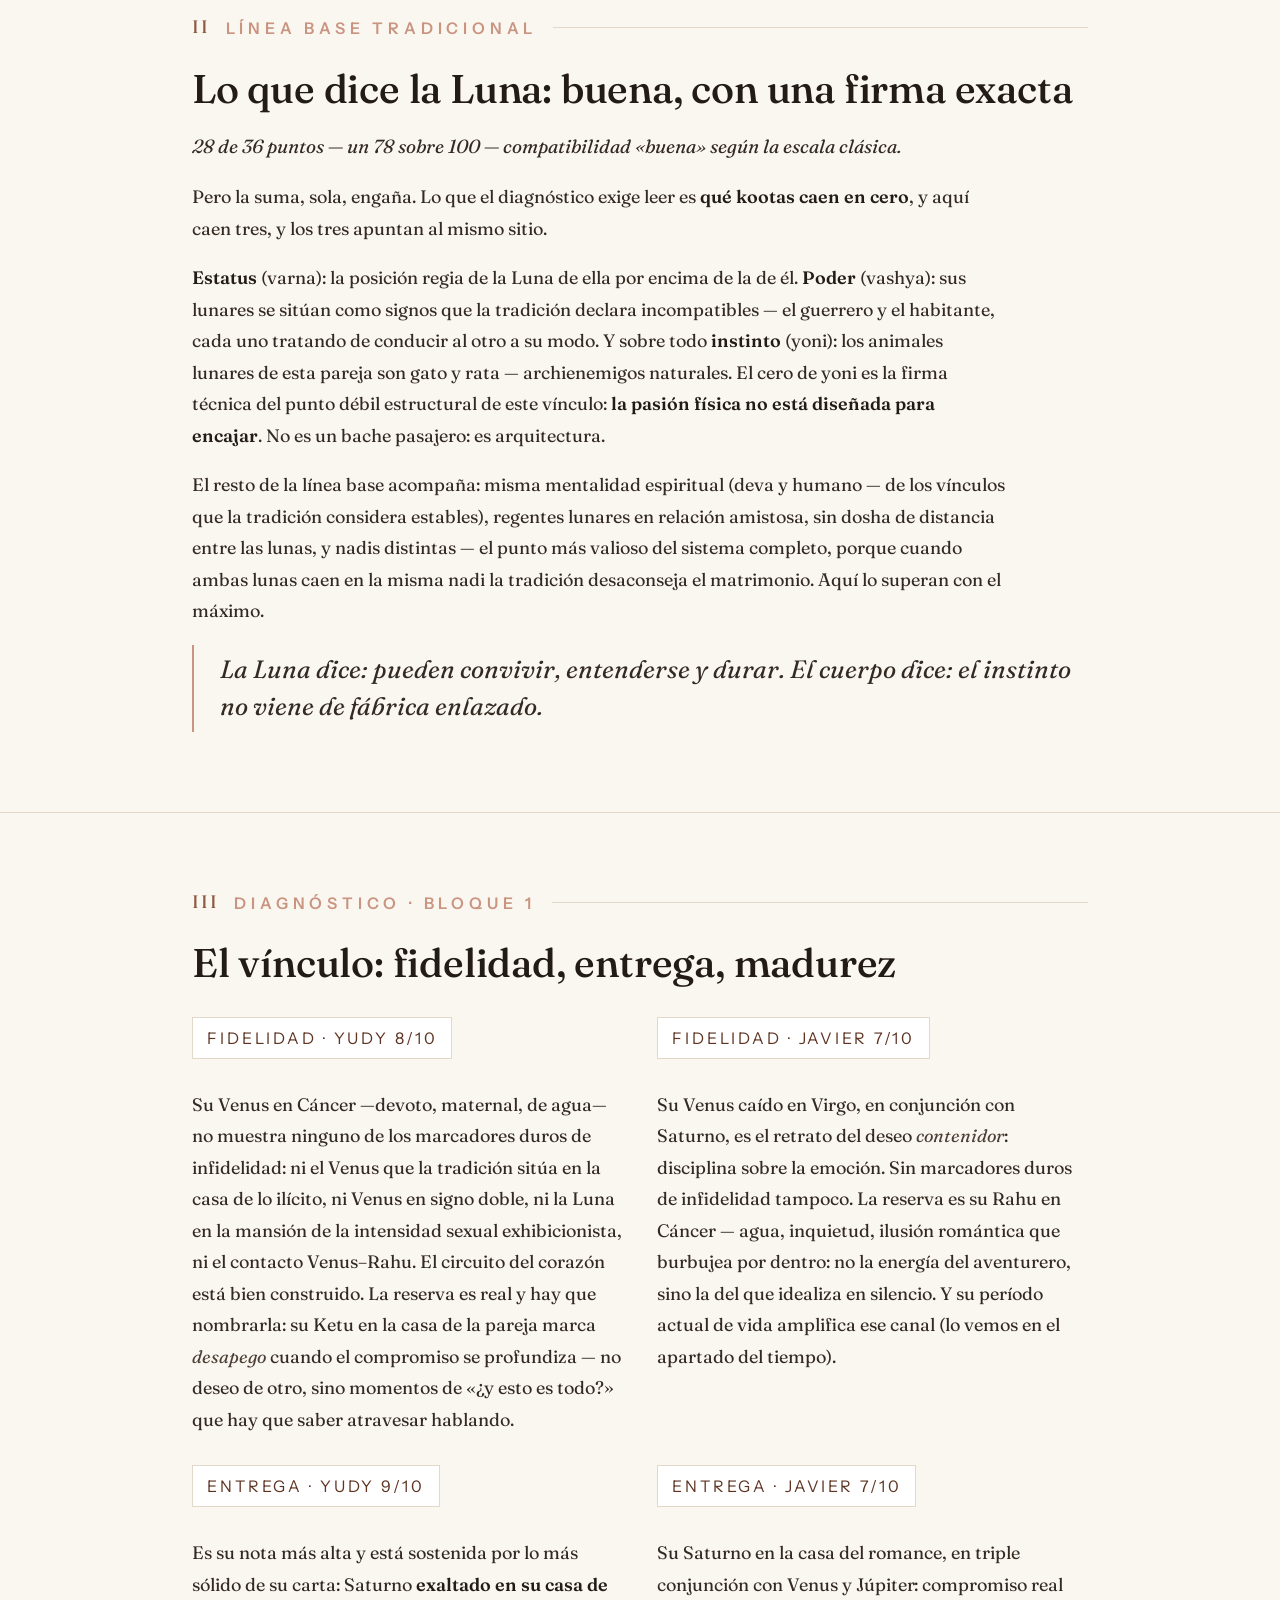
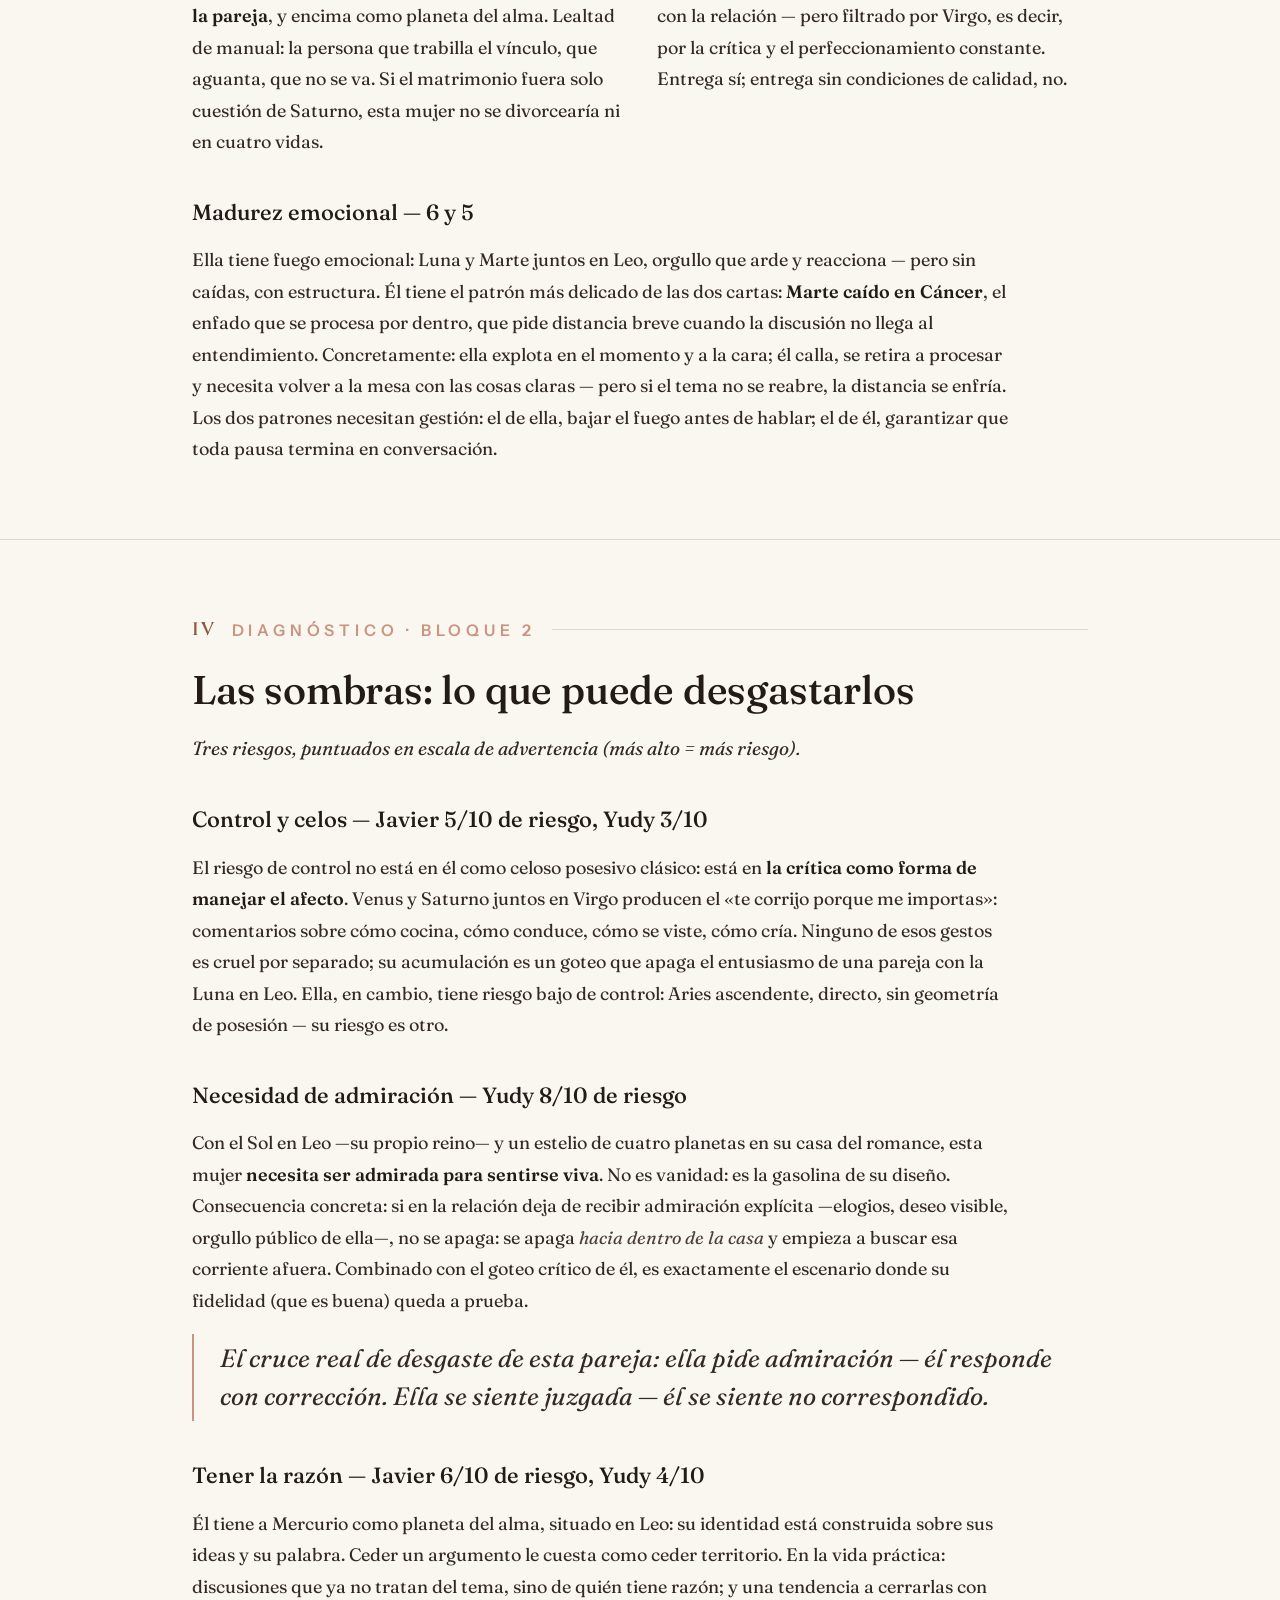
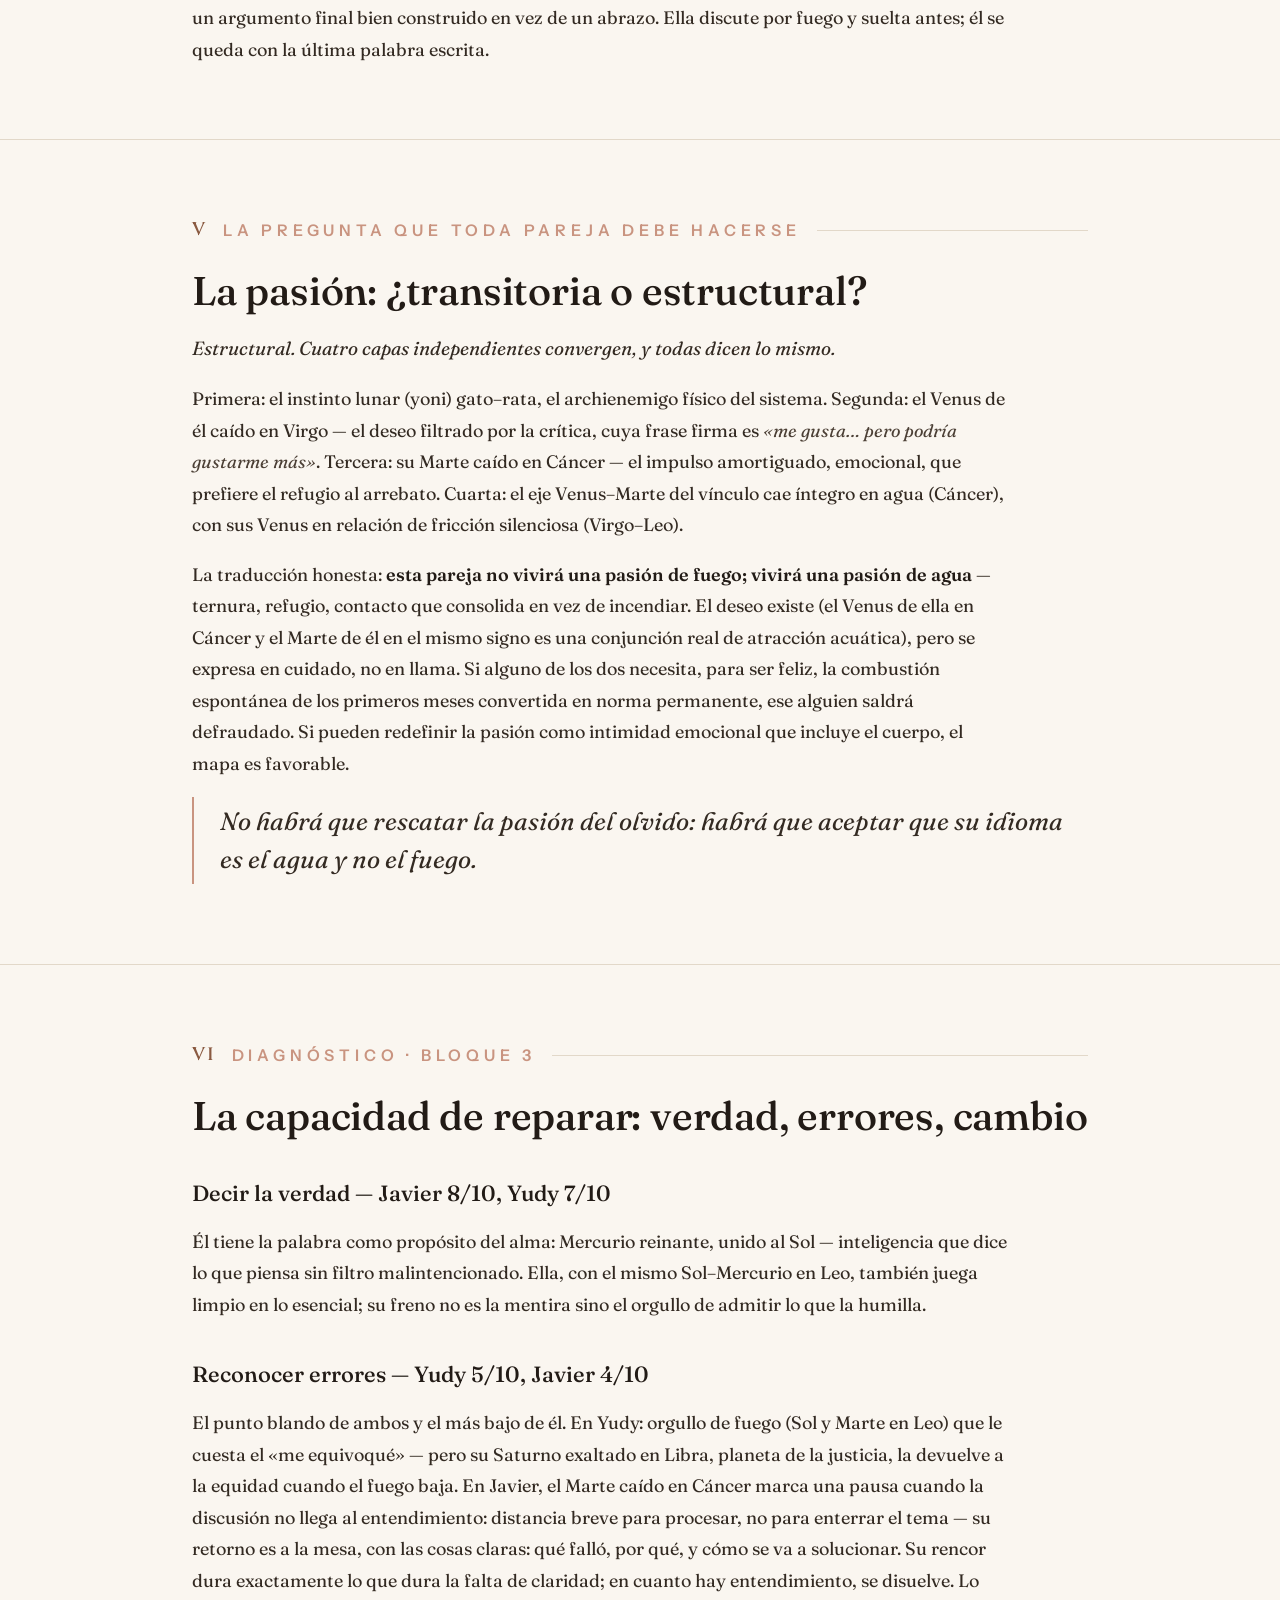
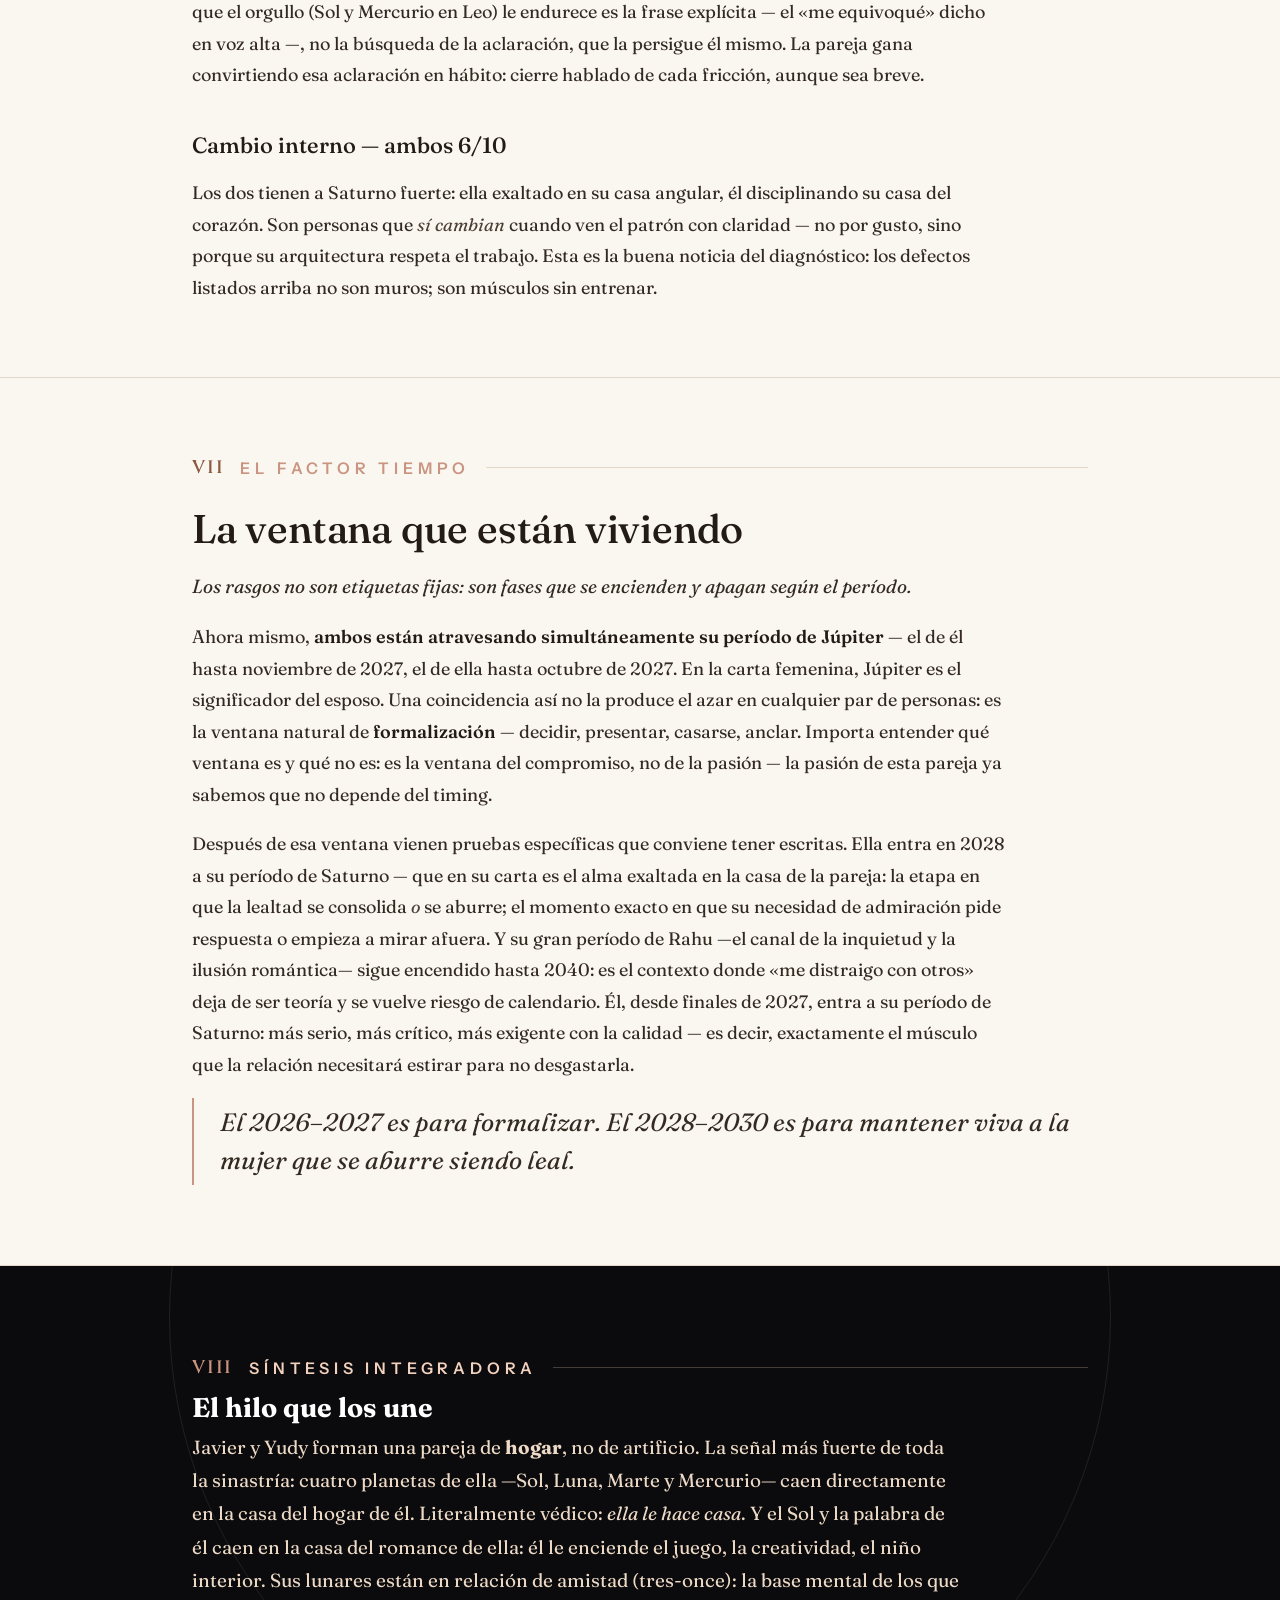
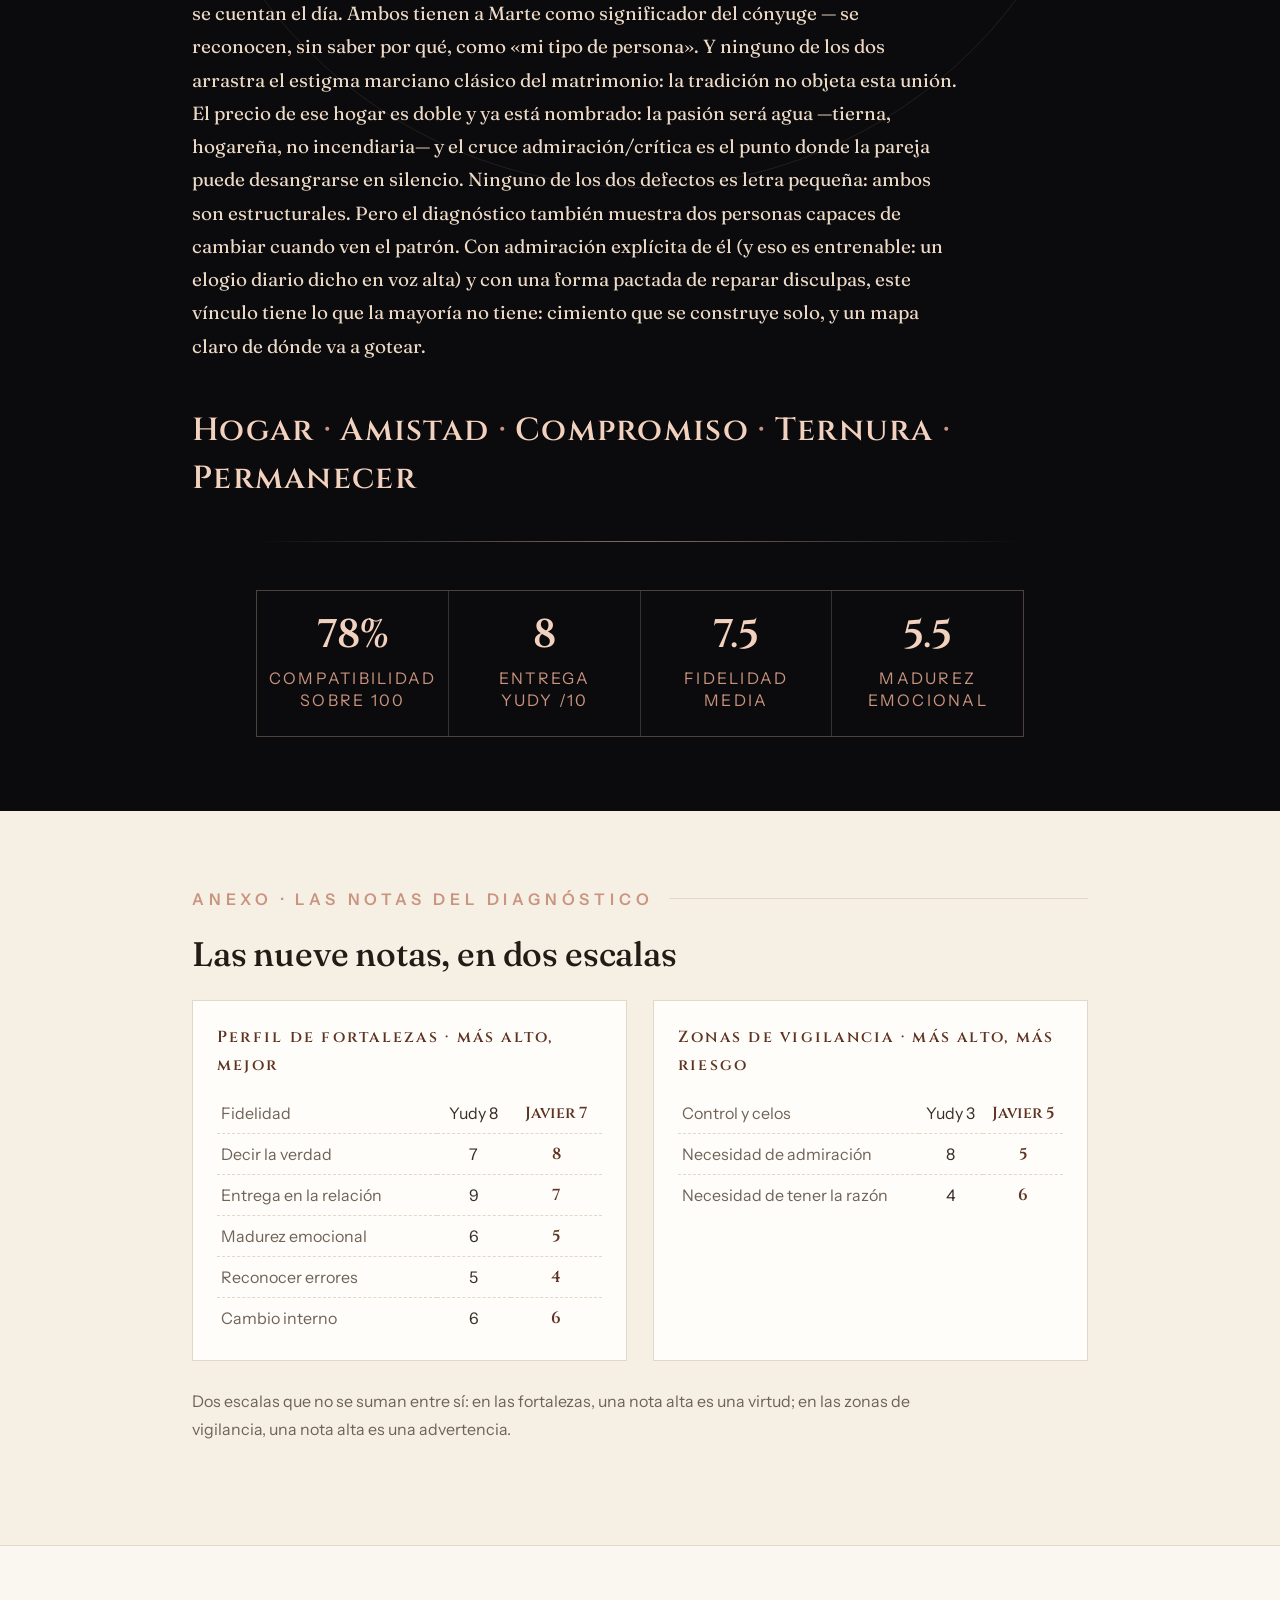
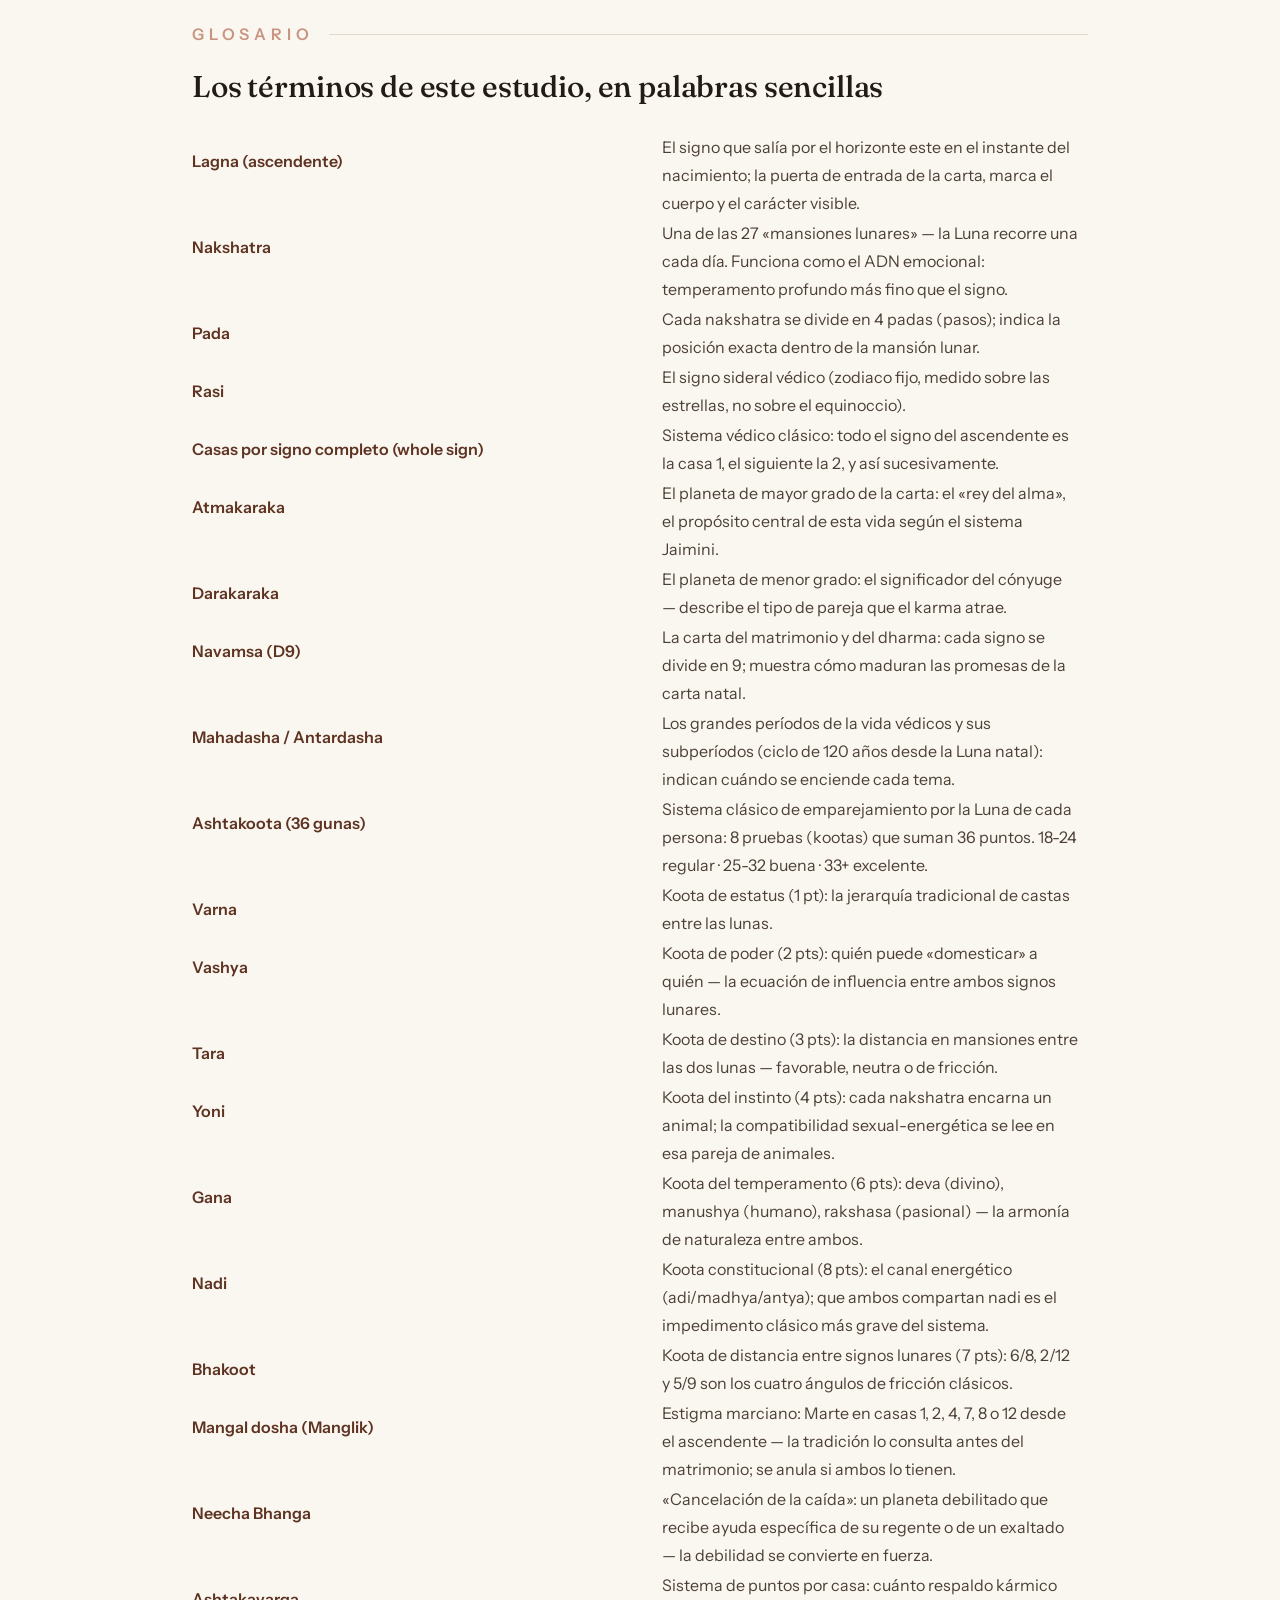
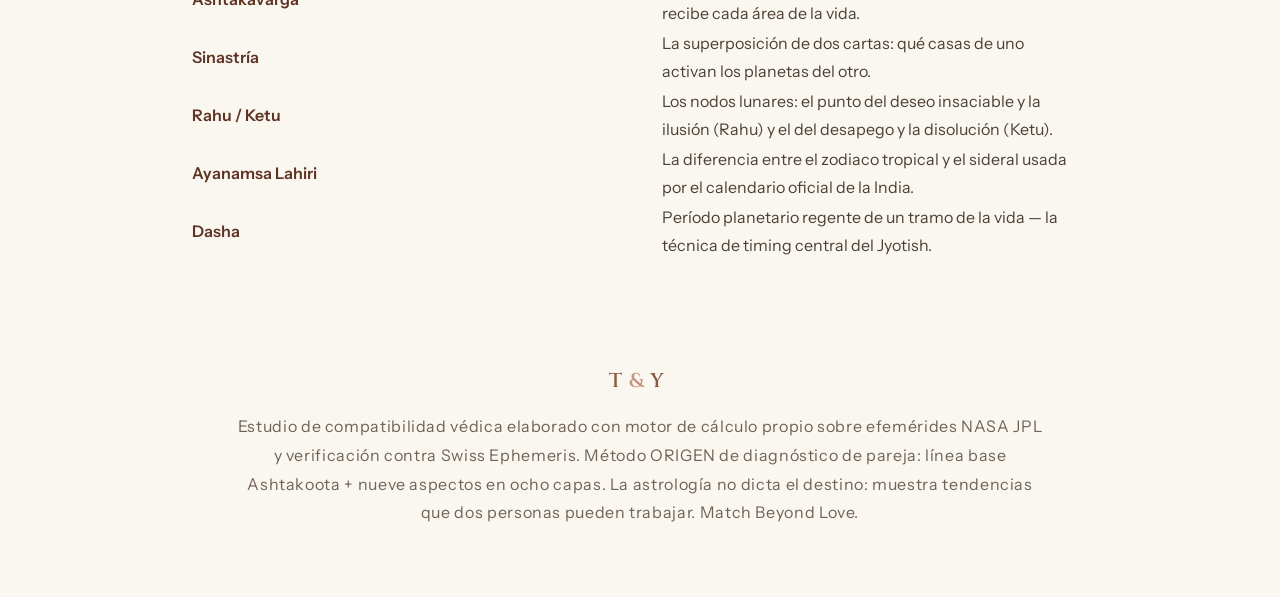
==== commit 3def00c4: "Astrología: logo +40%, margen superior -40%, sin pair-badge de ascendentes, veredicto 78/100" ====
--- a/astrologia/index.html
+++ b/astrologia/index.html
@@ -6,7 +6,7 @@
 <title>T&Y — Compatibilidad védica · Javier & Yudy</title>
 <meta name="description" content="Estudio de compatibilidad de pareja por astrología védica (Jyotish): Ashtakoota, nueve aspectos del vínculo, sinastría y períodos. Javier & Yudy.">
 <meta property="og:title" content="T&Y — Compatibilidad védica · Javier & Yudy">
-<meta property="og:description" content="Línea base védica 28/36. Diagnóstico completo de nueve aspectos, sinastría y timing de dashas.">
+<meta property="og:description" content="Compatibilidad védica: 78/100. Diagnóstico de nueve aspectos, pasión estructural y timing de dashas.">
 <meta property="og:image" content="https://clubdesarrollohumano.github.io/ty-landing/og-mujeres.png">
 <meta property="twitter:card" content="summary_large_image">
 <link rel="icon" href="../favicon-64.png">
@@ -31,13 +31,13 @@
 /* ── hero ciruela ── */
 .plum-hero{position:relative;color:var(--champagne);overflow:hidden;
   background:radial-gradient(ellipse 120% 90% at 50% 12%, var(--plum) 0%, #1c0624 52%, var(--noir) 100%);
-  padding:88px 0 104px;text-align:center}
+  padding:52px 0 104px;text-align:center}
 .plum-hero::before,.plum-hero::after{content:"";position:absolute;border-radius:50%;border:1px solid rgba(242,210,190,.16);pointer-events:none}
 .plum-hero::before{width:640px;height:640px;left:50%;top:-160px;transform:translateX(-50%)}
 .plum-hero::after{width:940px;height:940px;left:50%;top:-90px;transform:translateX(-50%)}
 .brand{font-family:var(--display);font-size:26px;letter-spacing:.34em;font-weight:600;color:var(--champagne);text-shadow:0 1px 18px rgba(242,210,190,.22)}
 .brand .amp{color:var(--rose)}
-.logo-wrap{position:relative;width:min(210px,60vw);margin:34px auto 0;display:block}
+.logo-wrap{position:relative;width:min(294px,70vw);margin:20px auto 0;display:block}
 .logo-wrap .hero-logo{width:100%;height:auto;display:block;filter:drop-shadow(0 10px 26px rgba(0,0,0,.5));animation:logoFloat 6.5s ease-in-out infinite}
 .logo-wrap .sheen{position:absolute;inset:0;pointer-events:none;
   -webkit-mask-image:url("ty-logo-ciruela.png");mask-image:url("ty-logo-ciruela.png");
@@ -54,9 +54,6 @@
 .plum-hero h1 em{font-style:italic;color:#fff}
 .plum-hero .lead{margin:26px auto 0;max-width:58ch;font-size:20px;color:#e6cbb4;font-family:var(--serif)}
 .rule-hero{width:120px;height:2px;margin:32px auto 0;background:linear-gradient(90deg,transparent,var(--rose),transparent)}
-.pair-badge{display:inline-flex;align-items:center;gap:26px;margin-top:46px}
-.pair-badge .p{font-family:var(--sans);font-size:16px;letter-spacing:.22em;color:var(--champagne);text-transform:uppercase}
-.pair-badge .heart{font-family:var(--serif);font-style:italic;font-size:34px;color:var(--rose);transform:translateY(-3px)}
 .verdict-hero{margin-top:44px;font-family:var(--serif);font-size:clamp(22px,3.2vw,30px);font-weight:500;color:#fff}
 .verdict-hero strong{font-weight:600;color:var(--champagne)}
 .verdict-hero .res{font-style:italic;color:var(--rose)}
@@ -136,11 +133,6 @@
     </div>
     <div class="kicker">Informe de compatibilidad védica · Jyotish</div>
     <h1>Javier <em>&amp;</em> Yudy</h1>
-    <div class="pair-badge">
-      <span class="p">Javier · Tauro</span>
-      <span class="heart">&amp;</span>
-      <span class="p">Yudy · Aries</span>
-    </div>
     <div class="verdict-hero">Veredicto: <strong>sí</strong> — <span class="res">con reserva seria.</span></div>
     <div class="rule-hero"></div>
   </div>
@@ -167,7 +159,7 @@
   <div class="wrap">
     <div class="sec-eyebrow"><span class="roman">II</span> Línea base tradicional</div>
     <h2>Lo que dice la Luna: buena, con una firma exacta</h2>
-    <p class="lead-p">28 de 36 puntos — compatibilidad «buena» según la escala clásica.</p>
+    <p class="lead-p">28 de 36 puntos — un 78 sobre 100 — compatibilidad «buena» según la escala clásica.</p>
     <p>Pero la suma, sola, engaña. Lo que el diagnóstico exige leer es <strong>qué kootas caen en cero</strong>, y aquí caen tres, y los tres apuntan al mismo sitio.</p>
     <p><strong>Estatus</strong> (varna): la posición regia de la Luna de ella por encima de la de él. <strong>Poder</strong> (vashya): sus lunares se sitúan como signos que la tradición declara incompatibles — el guerrero y el habitante, cada uno tratando de conducir al otro a su modo. Y sobre todo <strong>instinto</strong> (yoni): los animales lunares de esta pareja son gato y rata — archienemigos naturales. El cero de yoni es la firma técnica del punto débil estructural de este vínculo: <strong>la pasión física no está diseñada para encajar</strong>. No es un bache pasajero: es arquitectura.</p>
     <p>El resto de la línea base acompaña: misma mentalidad espiritual (deva y humano — de los vínculos que la tradición considera estables), regentes lunares en relación amistosa, sin dosha de distancia entre las lunas, y nadis distintas — el punto más valioso del sistema completo, porque cuando ambas lunas caen en la misma nadi la tradición desaconseja el matrimonio. Aquí lo superan con el máximo.</p>
@@ -269,7 +261,7 @@
     <div class="big-chain">Hogar <span>·</span> Amistad <span>·</span> Compromiso <span>·</span> Ternura <span>·</span> Permanecer</div>
     <div class="chain-rule"></div>
     <div class="score-band">
-      <div><div class="s-v">28</div><div class="s-l">Línea base<br>de 36</div></div>
+      <div><div class="s-v">78%</div><div class="s-l">Compatibilidad<br>sobre 100</div></div>
       <div><div class="s-v">8</div><div class="s-l">Entrega<br>Yudy /10</div></div>
       <div><div class="s-v">7.5</div><div class="s-l">Fidelidad<br>media</div></div>
       <div><div class="s-v">5.5</div><div class="s-l">Madurez<br>emocional</div></div>
